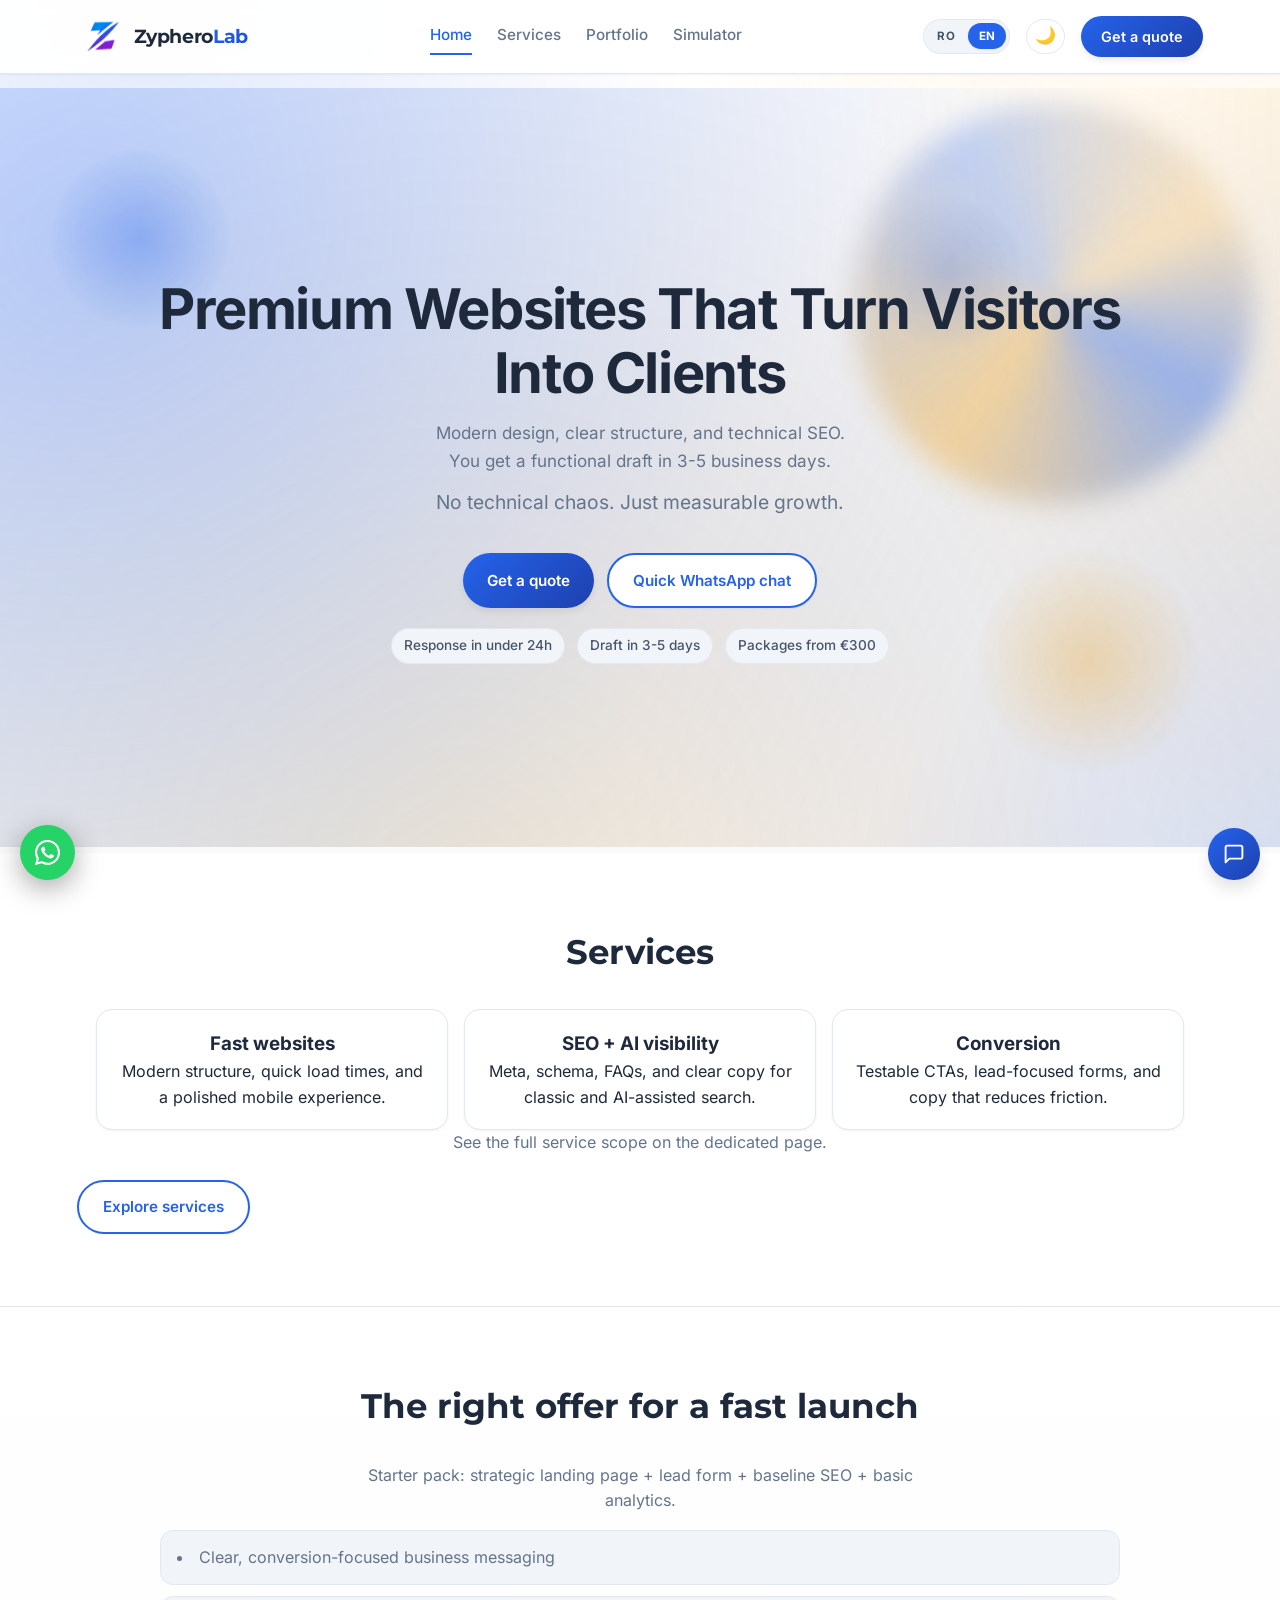
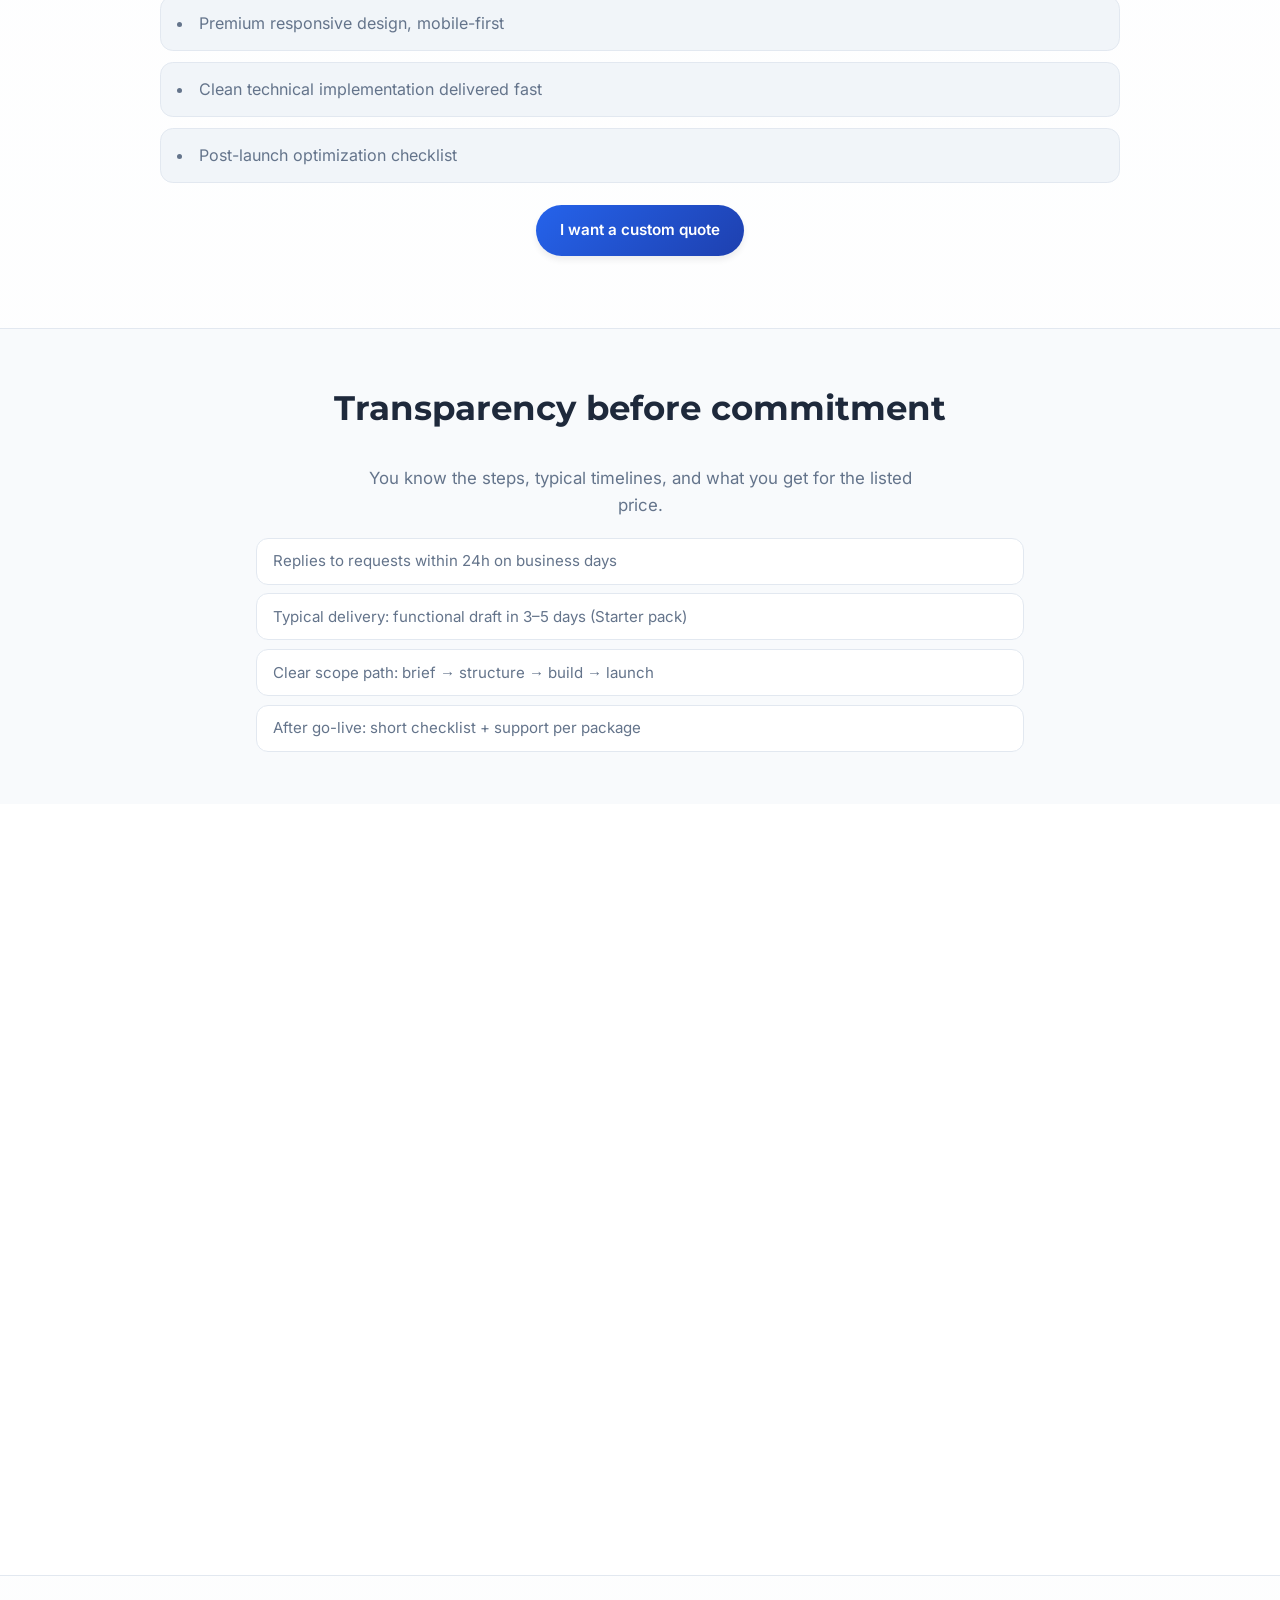
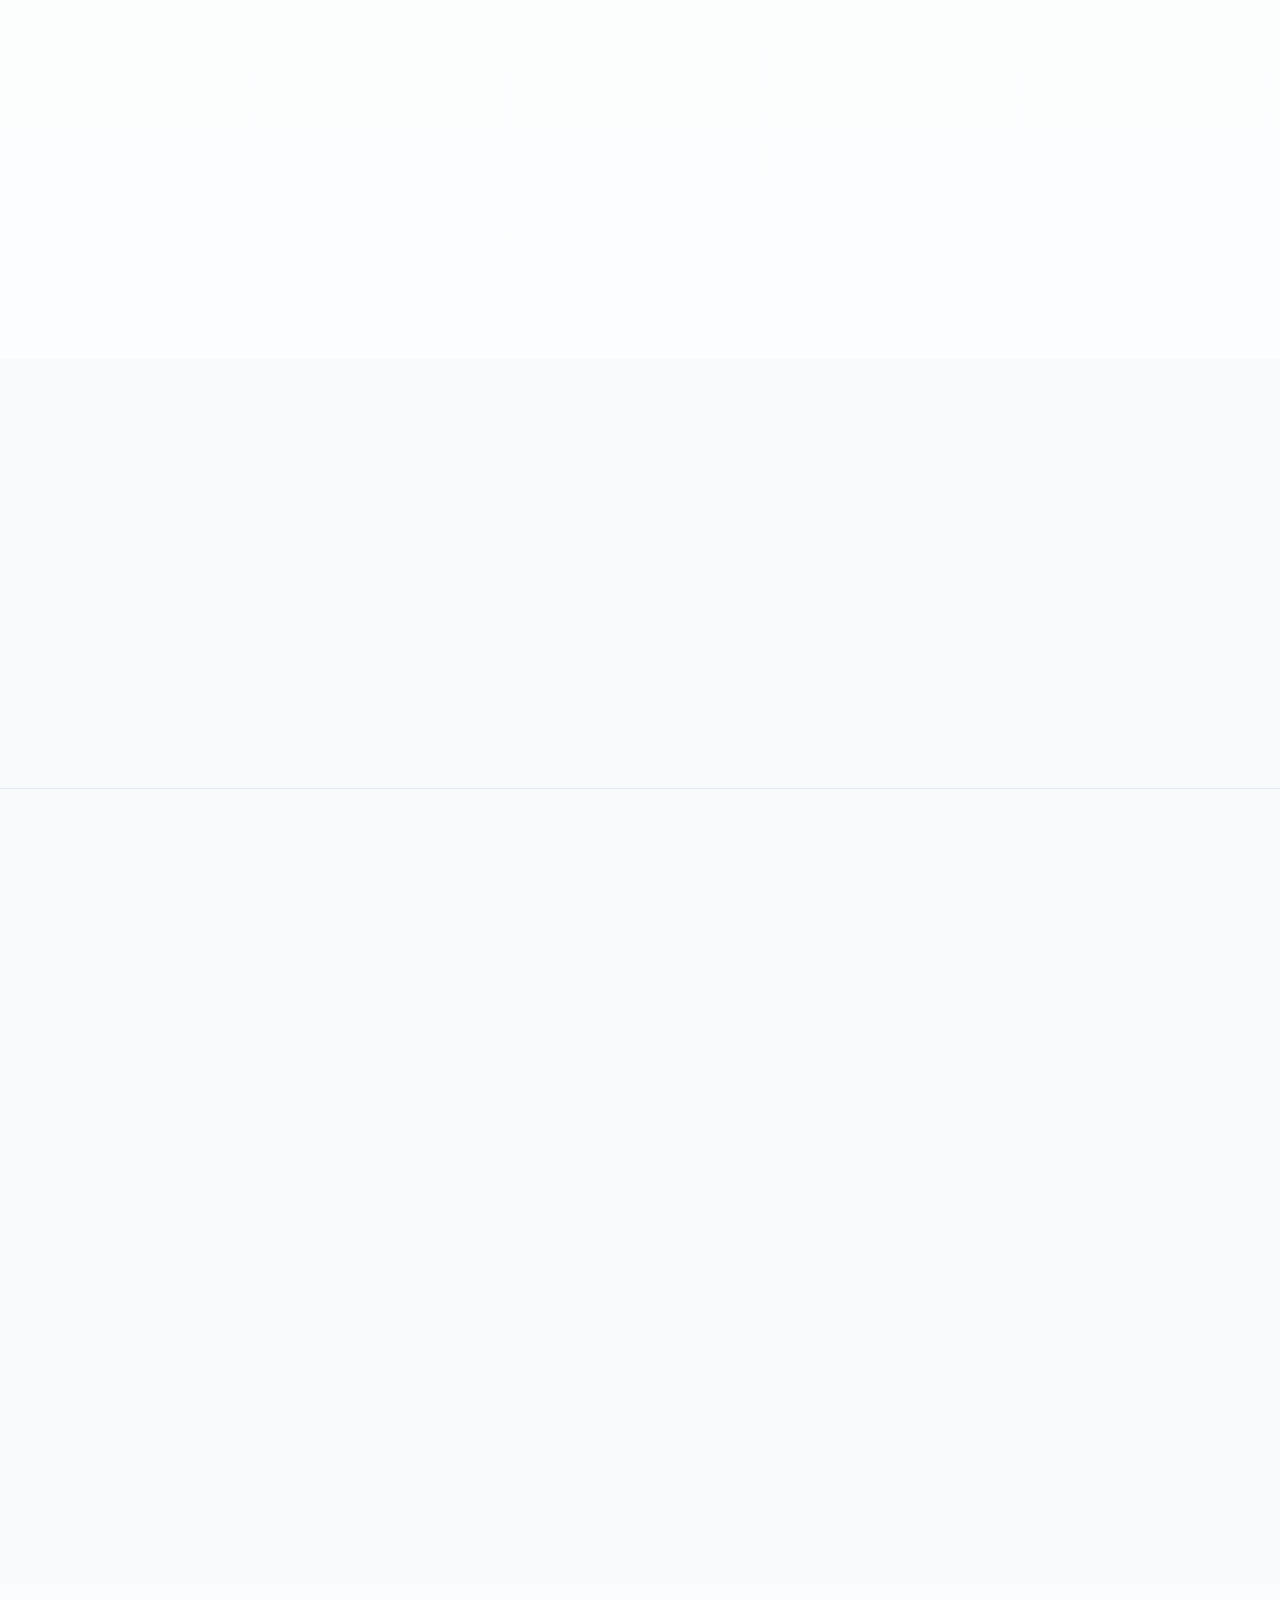
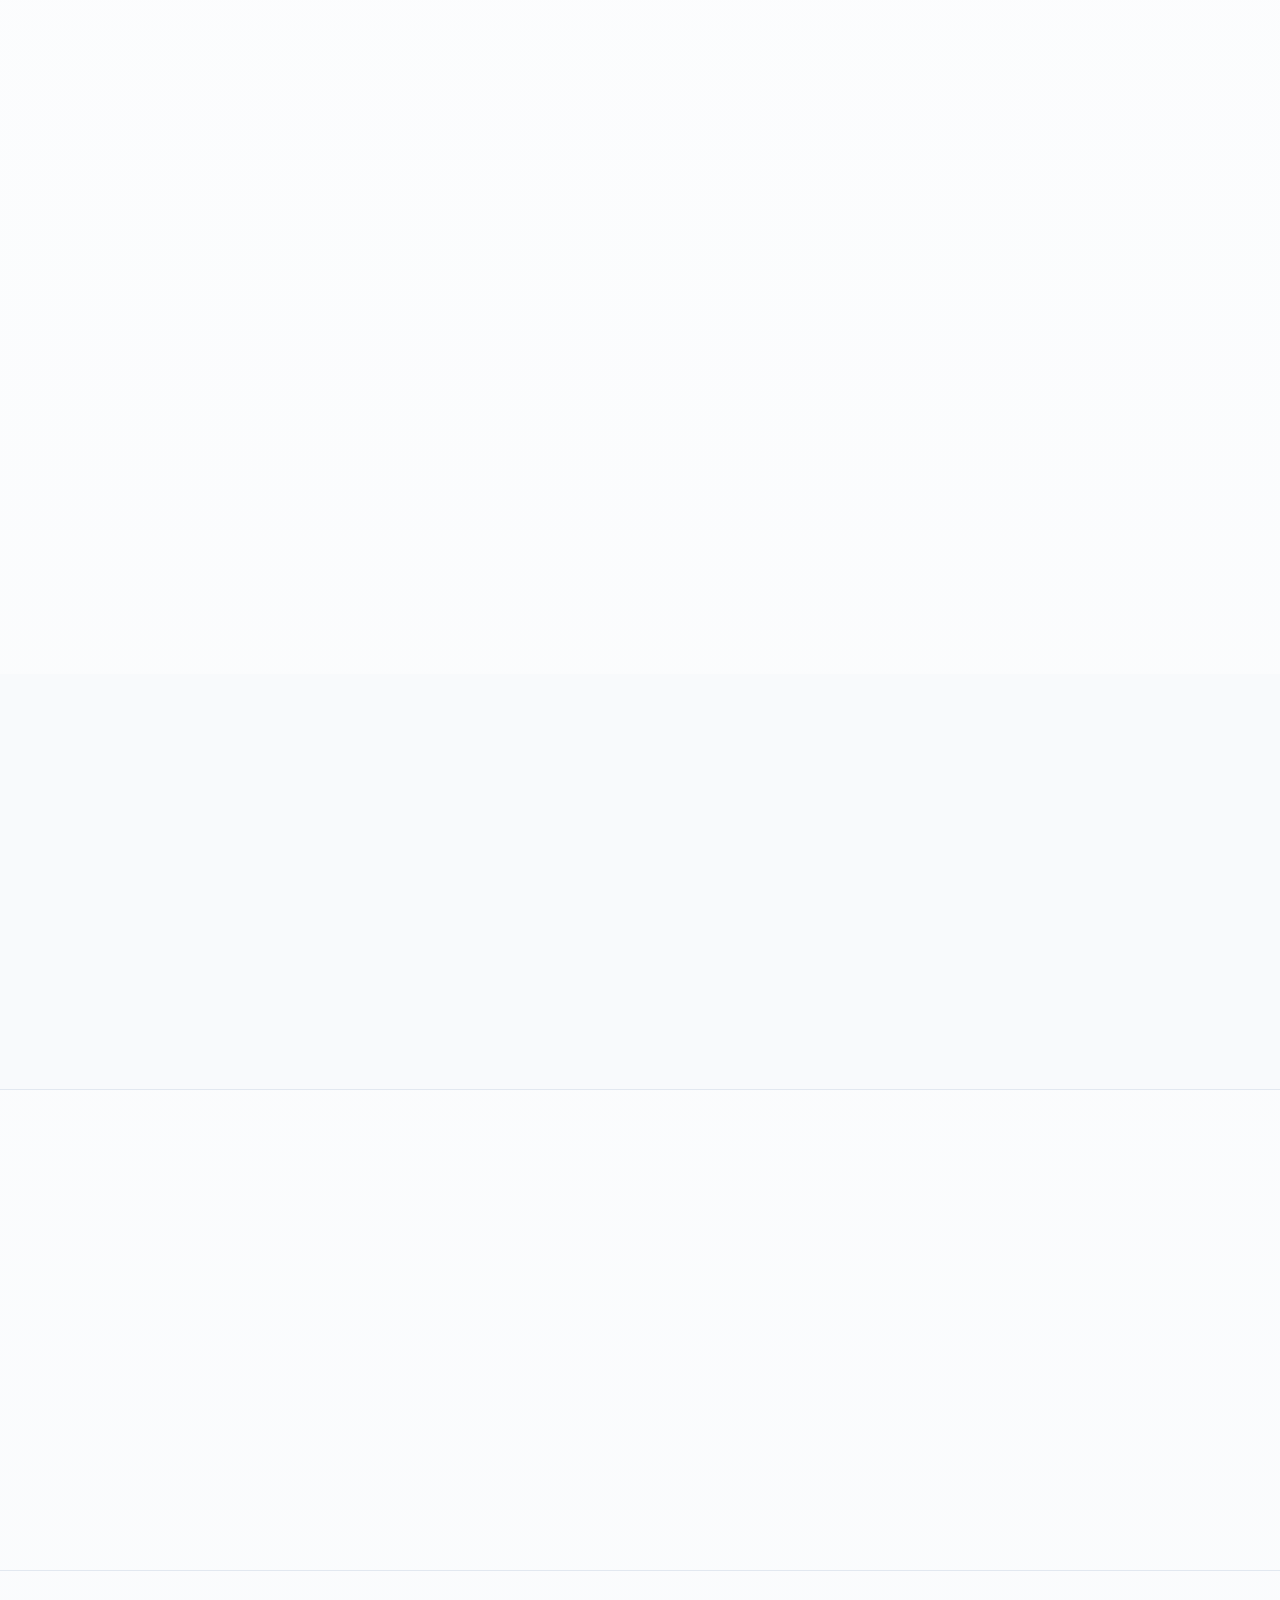
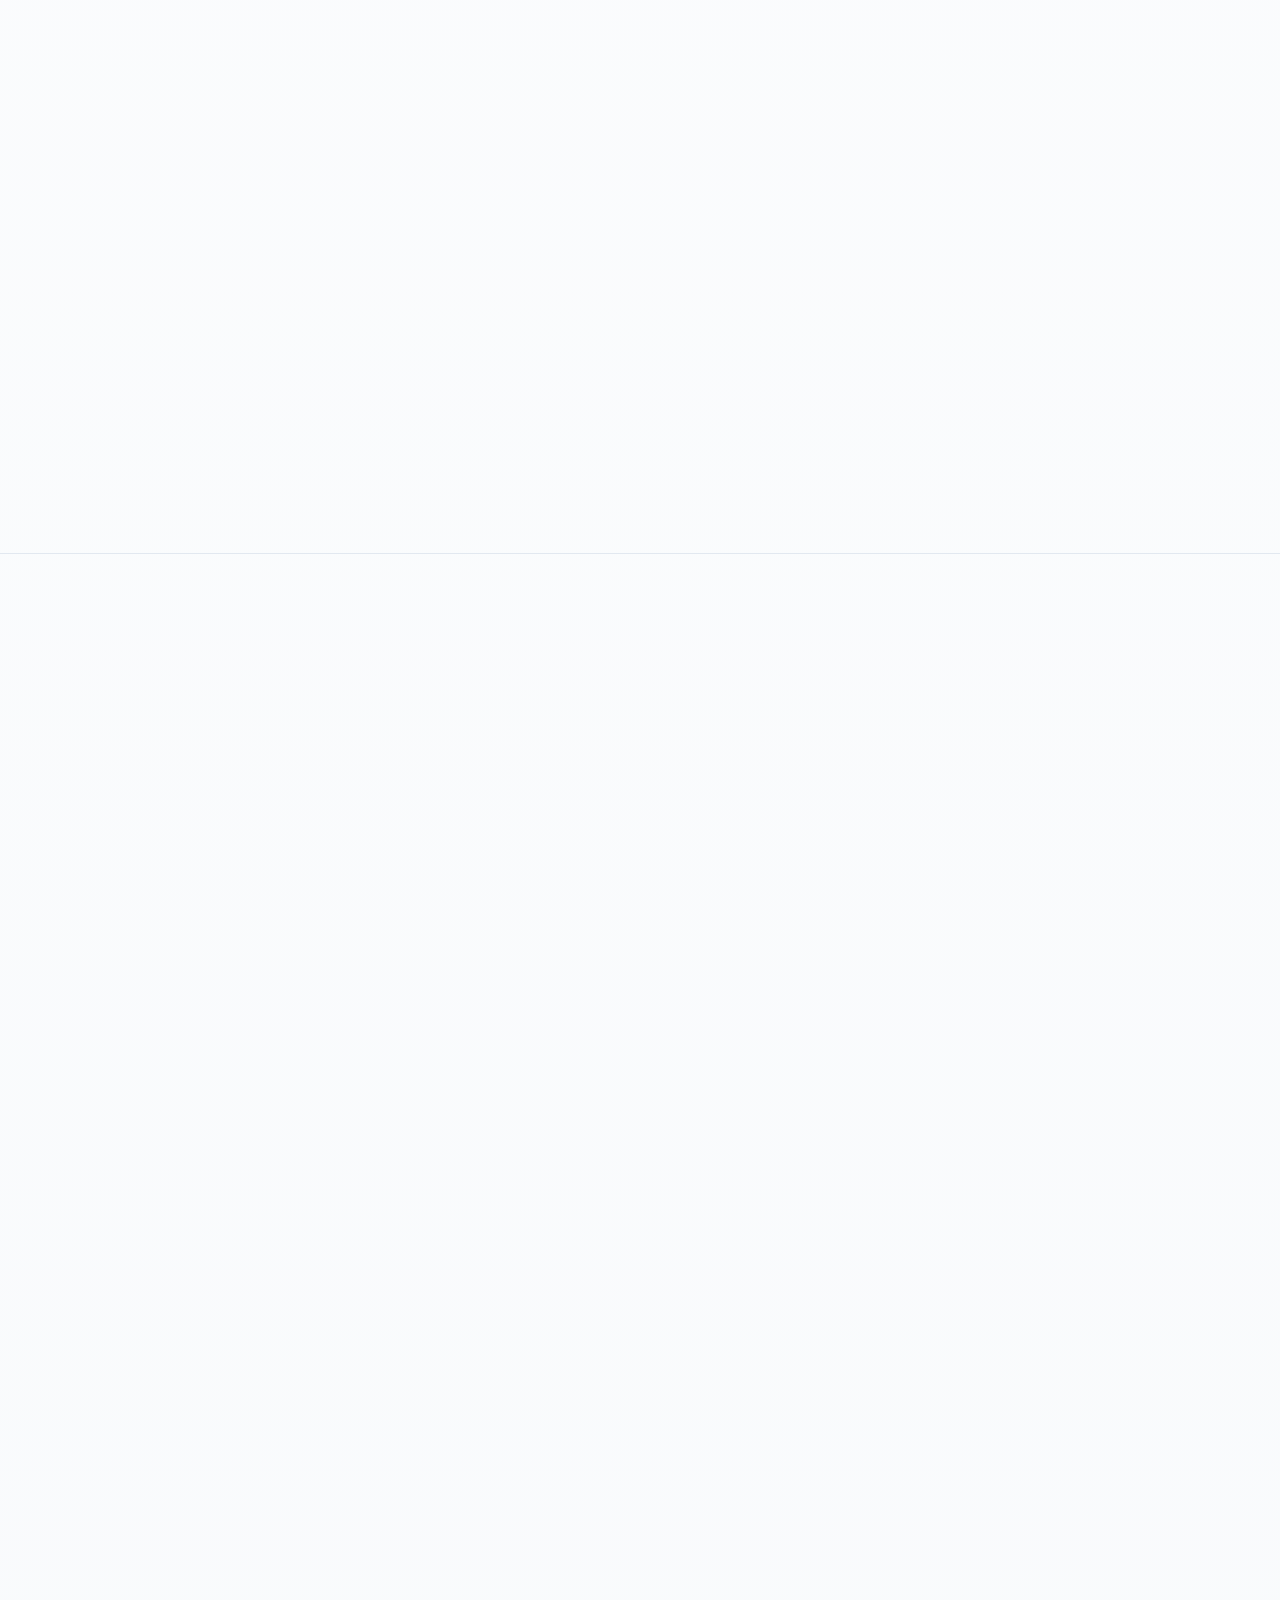
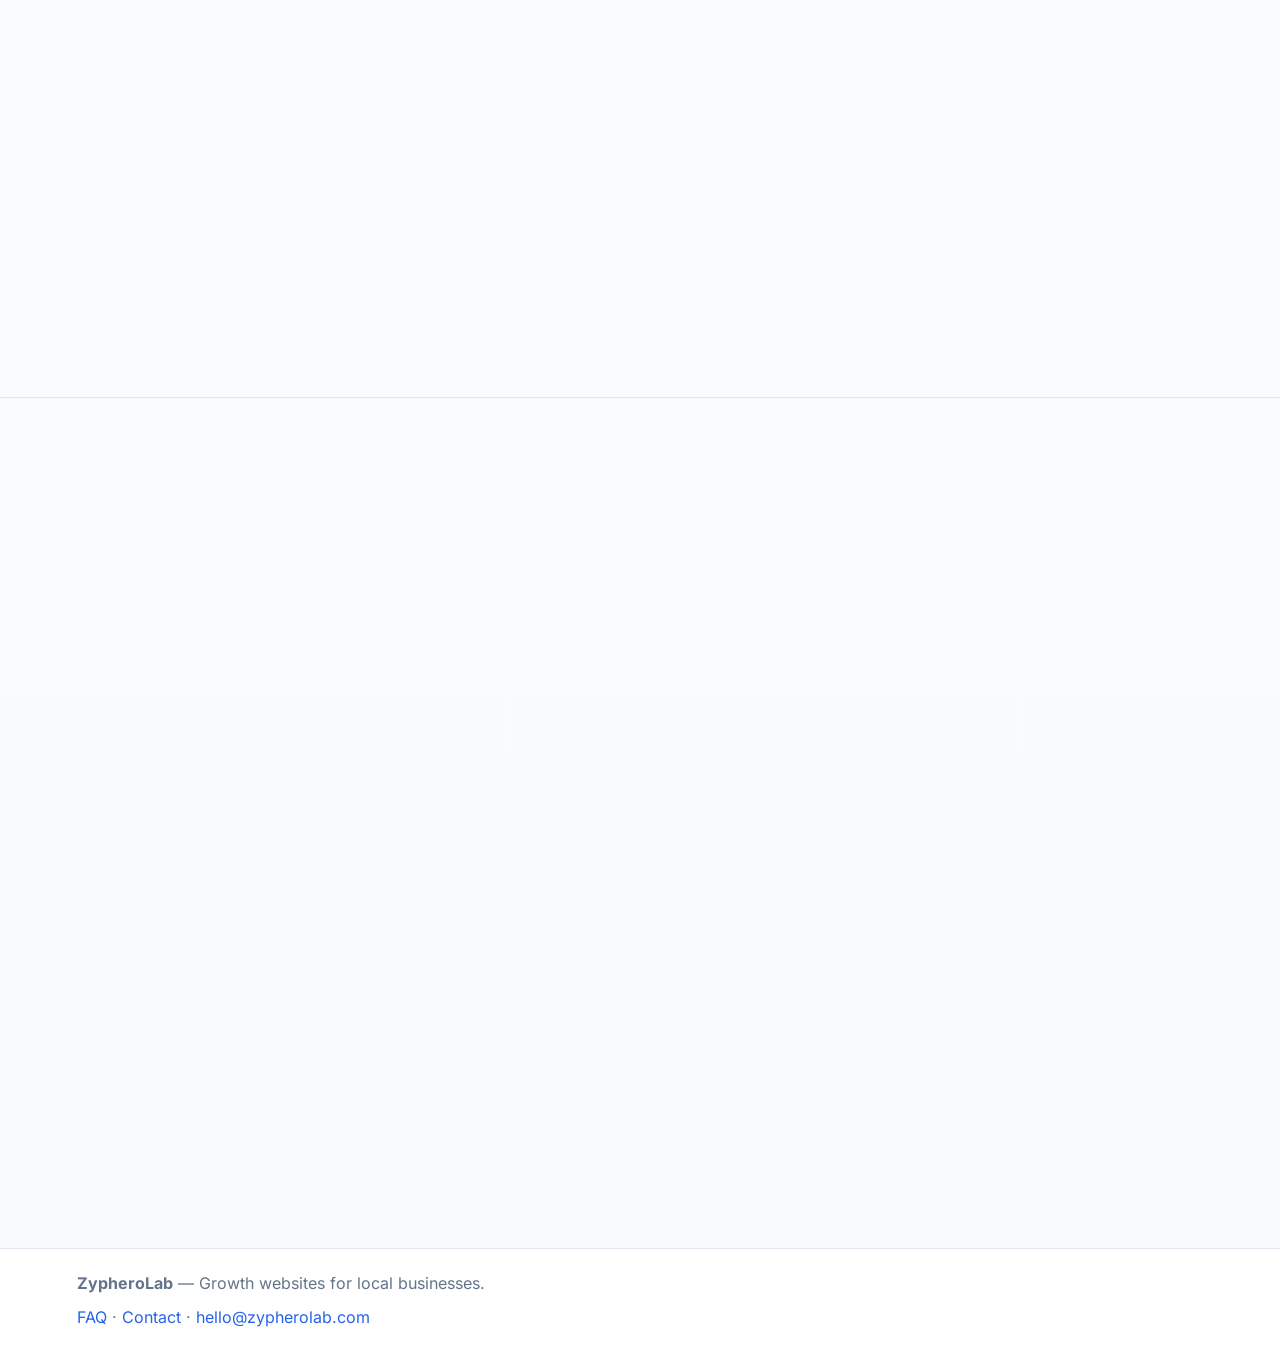
==== en/index.html @ 26cda98b "Optimize homepage font stylesheet loading to avoid unused preload warnings. Switch from direct font " ====
<!DOCTYPE html>
<html lang="en">
<head>
<meta charset="UTF-8">
<meta name="viewport" content="width=device-width, initial-scale=1.0">
<title>ZypheroLab | Premium websites that win clients</title>
<meta name="description" content="ZypheroLab builds premium, high-performance websites for small and medium businesses in Romania and internationally. Conversion-focused UX, technical SEO, and measurable lead growth.">
<meta name="robots" content="index, follow, max-image-preview:large, max-snippet:-1, max-video-preview:-1">
<meta name="google-site-verification" content="-THxZHHRE3mQGlULUgCp1KORz4AVxFaa0b4eiRkuZHc">
<meta name="author" content="ZypheroLab">
<meta name="theme-color" content="#667eea">
<link rel="icon" href="/favicon.ico" sizes="any">
<link rel="icon" href="/favicon-32.png" type="image/png" sizes="32x32">
<link rel="icon" href="/favicon-192.png" type="image/png" sizes="192x192">
<link rel="apple-touch-icon" href="/apple-touch-icon.png">
<link rel="canonical" href="https://zypherolab.com/en/">
<link rel="alternate" hreflang="ro" href="https://zypherolab.com/">
<link rel="alternate" hreflang="en" href="https://zypherolab.com/en/">
<link rel="alternate" hreflang="x-default" href="https://zypherolab.com/">
<meta property="og:type" content="website">
<meta property="og:locale" content="en_US">
<meta property="og:locale:alternate" content="ro_RO">
<meta property="og:title" content="ZypheroLab | Premium websites for growth">
<meta property="og:description" content="Modern design, strong performance, and clear conversion flow. Optimized for Google and AI-assisted search.">
<meta property="og:url" content="https://zypherolab.com/en/">
<meta property="og:site_name" content="ZypheroLab">
<meta property="og:image" content="https://zypherolab.com/img/brand/og-image.png">
<meta property="og:image:width" content="1200">
<meta property="og:image:height" content="630">
<meta name="twitter:card" content="summary_large_image">
<meta name="twitter:title" content="ZypheroLab | Premium websites for business">
<meta name="twitter:description" content="Fast, SEO-ready websites designed to generate leads.">
<meta name="twitter:image" content="https://zypherolab.com/img/brand/og-image.png">
<link rel="preload" href="/css/fonts.css?v=20260424b" as="style" onload="this.onload=null;this.rel='stylesheet'">
<noscript><link rel="stylesheet" href="/css/fonts.css?v=20260424b"></noscript>
<link rel="preload" href="/css/style.css?v=20260424b" as="style" onload="this.onload=null;this.rel='stylesheet'">
<noscript><link rel="stylesheet" href="/css/style.css?v=20260424b"></noscript>
<link rel="alternate" type="text/plain" href="/llms.txt" title="LLMs summary">
<noscript>
  <style>
    @media (max-width: 768px) {
      .nav-main {
        display: flex !important;
        width: 100%;
        justify-content: flex-start;
        overflow-x: auto;
        flex-wrap: nowrap;
        gap: 0.8rem;
        padding-top: 0.35rem;
      }
      .nav-main a {
        margin-left: 0;
        white-space: nowrap;
      }
      .hamburger,
      .mobile-menu,
      .mobile-menu-overlay {
        display: none !important;
      }
      .header-cta,
      .header-inner > .lang-switch,
      .header-inner > .dark-mode-toggle {
        display: inline-flex !important;
      }
      .header-inner {
        flex-wrap: wrap;
        row-gap: 0.5rem;
      }
    }
  </style>
</noscript>
<script type="application/ld+json">
{
  "@context": "https://schema.org",
  "@graph": [
    {
      "@type": "Organization",
      "@id": "https://zypherolab.com/#organization",
      "name": "ZypheroLab",
      "url": "https://zypherolab.com/",
      "description": "ZypheroLab builds premium, high-performance websites for small and medium businesses in Romania and internationally. Conversion-focused UX, technical SEO, and measurable lead growth.",
      "logo": "https://zypherolab.com/img/brand/zypherolab-logo.webp",
      "contactPoint": {
        "@type": "ContactPoint",
        "contactType": "sales",
        "telephone": "+40747821384",
        "url": "https://zypherolab.com/en/#contact",
        "availableLanguage": ["ro", "en"]
      }
    },
    {
      "@type": "WebSite",
      "@id": "https://zypherolab.com/en/#website",
      "url": "https://zypherolab.com/en/",
      "name": "ZypheroLab",
      "publisher": { "@id": "https://zypherolab.com/#organization" },
      "inLanguage": "en-US"
    },
    {
      "@type": "WebPage",
      "@id": "https://zypherolab.com/en/#webpage",
      "url": "https://zypherolab.com/en/",
      "name": "ZypheroLab | Premium websites that win clients",
      "description": "ZypheroLab builds premium, high-performance websites for small and medium businesses in Romania and internationally. Conversion-focused UX, technical SEO, and measurable lead growth.",
      "isPartOf": { "@id": "https://zypherolab.com/en/#website" },
      "about": { "@id": "https://zypherolab.com/#organization" },
      "inLanguage": "en-US",
      "primaryImageOfPage": {
        "@type": "ImageObject",
        "url": "https://zypherolab.com/img/brand/og-image.png"
      }
    },
    {
      "@type": "ProfessionalService",
      "@id": "https://zypherolab.com/en/#service",
      "name": "ZypheroLab Website Growth Service",
      "provider": { "@id": "https://zypherolab.com/#organization" },
      "serviceType": ["Web design", "Technical SEO", "Conversion optimization"],
      "areaServed": ["RO", "Worldwide"]
    },
    {
      "@type": "FAQPage",
      "@id": "https://zypherolab.com/en/#faq",
      "mainEntity": [
        {
          "@type": "Question",
          "name": "How much does a website cost?",
          "acceptedAnswer": {
            "@type": "Answer",
            "text": "Landing page from €300, full 5-page site from €600. Final price depends on features and complexity."
          }
        },
        {
          "@type": "Question",
          "name": "What is included in the starter package?",
          "acceptedAnswer": {
            "@type": "Answer",
            "text": "Strategic page structure, responsive design, lead form, baseline SEO setup, and analytics."
          }
        },
        {
          "@type": "Question",
          "name": "How does the website help me get more clients?",
          "acceptedAnswer": {
            "@type": "Answer",
            "text": "Through clear messaging, conversion-focused structure, and CTA flows that reduce friction."
          }
        },
        {
          "@type": "Question",
          "name": "Can I edit content later?",
          "acceptedAnswer": {
            "@type": "Answer",
            "text": "Yes, we deliver clean, documented source code. You can edit text or I can make changes on request."
          }
        },
        {
          "@type": "Question",
          "name": "Do you work with bilingual audiences?",
          "acceptedAnswer": {
            "@type": "Answer",
            "text": "Yes. The site supports RO/EN and content can be adapted for international clients."
          }
        }
      ]
    }
  ]
}
</script>
<script>
  (function () {
    var markReady = function () {
      document.documentElement.classList.add("fx-ready");
    };
    if ("requestIdleCallback" in window) {
      requestIdleCallback(markReady, { timeout: 1200 });
      return;
    }
    window.setTimeout(markReady, 400);
  })();
</script>
</head>
<body>
<a class="skip-link" href="#main-content" data-i18n="skip">Skip to content</a>

<header>
  <div class="header-inner">
    <a href="#home" class="brand" data-i18n-aria="brand.aria" aria-label="ZypheroLab — Home">
      <span class="brand-mark-hex" aria-hidden="true">
        <picture class="brand-mark-img">
          <source srcset="/img/brand/zypherolab-logo.webp" type="image/webp">
          <img src="/img/brand/zypherolab-logo.png" alt="ZypheroLab logo" width="44" height="44" decoding="async" loading="eager">
        </picture>
      </span>
      <span class="brand-wordmark">Zyphero<span class="brand-wordmark-accent">Lab</span></span>
    </a>
    <button type="button" class="hamburger" aria-label="Open menu" aria-expanded="false" aria-controls="mobile-menu">
      <span class="hamburger-line"></span>
      <span class="hamburger-line"></span>
      <span class="hamburger-line"></span>
    </button>
    <nav class="nav-main" data-i18n-aria="nav.aria" aria-label="Main navigation">
      <a href="#home" data-nav-target="home" class="is-active" data-i18n="nav.home">Home</a>
      <a href="#services" data-nav-target="services" data-i18n="nav.services">Services</a>
      <a href="#results" data-nav-target="results" data-i18n="nav.portfolio">Portfolio</a>
      <a href="#simulator" data-nav-target="simulator" data-i18n="nav.simulator">Simulator</a>
    </nav>
    <div class="lang-switch" role="group">
      <button type="button" class="lang-btn" data-lang="ro" aria-pressed="false">RO</button>
      <button type="button" class="lang-btn is-active" data-lang="en" aria-pressed="true">EN</button>
    </div>
    <button type="button" class="dark-mode-toggle" aria-label="Toggle dark mode" data-i18n-aria="darkMode.aria">
      <span class="dark-mode-toggle-icon" aria-hidden="true">🌙</span>
    </button>
    <a class="header-cta" href="#contact" data-i18n="header.cta">Get a quote</a>
  </div>
</header>

<div class="mobile-menu-overlay" aria-hidden="true"></div>
<div class="mobile-menu" id="mobile-menu" aria-hidden="true">
  <div class="mobile-menu-header">
    <a href="#home" class="brand" data-i18n-aria="brand.aria" aria-label="ZypheroLab — Home">
      <span class="brand-mark-hex" aria-hidden="true">
        <picture class="brand-mark-img">
          <source srcset="/img/brand/zypherolab-logo.webp" type="image/webp">
          <img src="/img/brand/zypherolab-logo.png" alt="ZypheroLab logo" width="44" height="44" decoding="async" loading="lazy">
        </picture>
      </span>
      <span class="brand-wordmark">Zyphero<span class="brand-wordmark-accent">Lab</span></span>
    </a>
    <button type="button" class="mobile-menu-close" aria-label="Close menu">
      <span aria-hidden="true">×</span>
    </button>
  </div>
  <nav class="mobile-menu-nav" data-i18n-aria="nav.aria" aria-label="Main navigation">
    <a href="#home" data-nav-target="home" class="is-active" data-i18n="nav.home">Home</a>
    <a href="#services" data-nav-target="services" data-i18n="nav.services">Services</a>
    <a href="#results" data-nav-target="results" data-i18n="nav.portfolio">Portfolio</a>
    <a href="#simulator" data-nav-target="simulator" data-i18n="nav.simulator">Simulator</a>
    <a href="#contact" data-nav-target="contact" data-i18n="nav.contact">Contact</a>
  </nav>
  <div class="mobile-menu-footer">
    <div class="lang-switch" role="group">
      <button type="button" class="lang-btn" data-lang="ro" aria-pressed="false">RO</button>
      <button type="button" class="lang-btn is-active" data-lang="en" aria-pressed="true">EN</button>
    </div>
    <button type="button" class="dark-mode-toggle" aria-label="Toggle dark mode" data-i18n-aria="darkMode.aria">
      <span class="dark-mode-toggle-icon" aria-hidden="true">🌙</span>
    </button>
  </div>
</div>

<main id="main-content">
  <section id="home" class="hero">
    <div class="floating-shape floating-shape--circle-1" aria-hidden="true"></div>
    <div class="floating-shape floating-shape--circle-2" aria-hidden="true"></div>
    <div class="floating-shape floating-shape--circle-3" aria-hidden="true"></div>
    <div class="hero-inner">
      <div class="hero-copy">
        <h1 data-i18n="hero.title">Premium Websites That Turn Visitors Into Clients</h1>
        <div class="hero-lead">
          <p class="hero-subtitle" data-i18n="hero.subtitle">Modern design, clear structure, and technical SEO. You get a functional draft in 3-5 business days.</p>
          <p class="hero-tagline" data-i18n="hero.tagline">No technical chaos. Just measurable growth.</p>
        </div>
        <div class="hero-actions">
          <a class="btn" href="#contact" data-i18n="hero.cta1">Get a quote</a>
          <a class="btn btn-secondary" href="https://wa.me/40747821384?text=Hi%2C%20I%E2%80%99d%20like%20a%20quote%20for%20a%20website." data-wa-link="true" data-i18n="hero.cta2">Quick WhatsApp chat</a>
        </div>
        <div class="trust-badges">
          <span class="trust-badge" data-i18n="hero.t1">Response in under 24h</span>
          <span class="trust-badge" data-i18n="hero.t2">Draft in 3-5 days</span>
          <span class="trust-badge" data-i18n="hero.t3">Packages from €300</span>
        </div>
      </div>
    </div>
  </section>

  <section id="services" class="services reveal" aria-labelledby="services-title">
    <h2 id="services-title" data-i18n="services.title">Services</h2>
    <div class="cards">
      <article class="card">
        <h3 data-i18n="services.c1t">Fast websites</h3>
        <p data-i18n="services.c1p">Modern structure, quick load times, and a polished mobile experience.</p>
      </article>
      <article class="card">
        <h3 data-i18n="services.c2t">SEO + AI visibility</h3>
        <p data-i18n="services.c2p">Meta, schema, FAQs, and clear copy for classic and AI-assisted search.</p>
      </article>
      <article class="card">
        <h3 data-i18n="services.c3t">Conversion</h3>
        <p data-i18n="services.c3p">Testable CTAs, lead-focused forms, and copy that reduces friction.</p>
      </article>
    </div>
    <p class="offer-lead" data-i18n="seoLinks.services.lead">See the full service scope on the dedicated page.</p>
    <a class="btn btn-secondary" href="/en/web-services.html" data-i18n="seoLinks.services.cta">Explore services</a>
  </section>
  <section id="offer" class="offer reveal" aria-labelledby="offer-title">
    <h2 id="offer-title" data-i18n="offer.title">The right offer for a fast launch</h2>
    <p class="offer-lead" data-i18n="offer.lead">Starter pack: strategic landing page + lead form + baseline SEO + basic analytics.</p>
    <ul class="offer-list">
      <li data-i18n="offer.li1">Clear, conversion-focused business messaging</li>
      <li data-i18n="offer.li2">Premium responsive design, mobile-first</li>
      <li data-i18n="offer.li3">Clean technical implementation delivered fast</li>
      <li data-i18n="offer.li4">Post-launch optimization checklist</li>
    </ul>
    <a class="btn" href="#contact" data-i18n="offer.cta">I want a custom quote</a>
  </section>
  <section class="proof-strip reveal" aria-labelledby="proof-title">
    <h2 id="proof-title" data-i18n="proof.title">Transparency before commitment</h2>
    <p class="proof-strip-lead" data-i18n="proof.lead">You know the steps, typical timelines, and what you get for the listed price.</p>
    <ul class="proof-strip-list">
      <li data-i18n="proof.b1">Replies to requests within 24h on business days</li>
      <li data-i18n="proof.b2">Typical delivery: functional draft in 3–5 days (Starter pack)</li>
      <li data-i18n="proof.b3">Clear scope path: brief → structure → build → launch</li>
      <li data-i18n="proof.b4">After go-live: short checklist + support per package</li>
    </ul>
  </section>

  <section id="results" class="portfolio reveal" aria-labelledby="portfolio-title">
    <h2 id="portfolio-title" data-i18n="portfolio.title">Portfolio — web design projects</h2>
    <div class="portfolio-grid">
      <article class="portfolio-item">
        <h3 data-i18n="portfolio.project1.title">Restaurant Landing</h3>
        <ul class="portfolio-case">
          <li><span class="portfolio-case-type" data-i18n="portfolio.labelChallenge">Challenge:</span> <span data-i18n="portfolio.project1.challenge">Old site was slow on mobile; reservations were getting lost on the phone.</span></li>
          <li><span class="portfolio-case-type" data-i18n="portfolio.labelSolution">Solution:</span> <span data-i18n="portfolio.project1.solution">Landing with clear menu, reservation CTA, and easy-to-scan details.</span></li>
          <li><span class="portfolio-case-type" data-i18n="portfolio.labelResult">Outcome:</span> <span data-i18n="portfolio.project1.result">One unified contact flow; a stable phone-first experience.</span></li>
        </ul>
        <a href="#contact" class="portfolio-link" data-i18n="portfolio.project1.link">Details on request →</a>
      </article>
      <article class="portfolio-item">
        <h3 data-i18n="portfolio.project2.title">Law Firm Site</h3>
        <ul class="portfolio-case">
          <li><span class="portfolio-case-type" data-i18n="portfolio.labelChallenge">Challenge:</span> <span data-i18n="portfolio.project2.challenge">Clients did not know how to book; low trust in the online channel.</span></li>
          <li><span class="portfolio-case-type" data-i18n="portfolio.labelSolution">Solution:</span> <span data-i18n="portfolio.project2.solution">Services structure + appointment form + baseline local SEO.</span></li>
          <li><span class="portfolio-case-type" data-i18n="portfolio.labelResult">Outcome:</span> <span data-i18n="portfolio.project2.result">Professional message and a clear intake path.</span></li>
        </ul>
        <a href="#contact" class="portfolio-link" data-i18n="portfolio.project2.link">Details on request →</a>
      </article>
      <article class="portfolio-item">
        <h3 data-i18n="portfolio.project3.title">E-commerce Redesign</h3>
        <ul class="portfolio-case">
          <li><span class="portfolio-case-type" data-i18n="portfolio.labelChallenge">Challenge:</span> <span data-i18n="portfolio.project3.challenge">High cart abandonment; weak mobile; unclear product story.</span></li>
          <li><span class="portfolio-case-type" data-i18n="portfolio.labelSolution">Solution:</span> <span data-i18n="portfolio.project3.solution">Checkout flow redesign, visual hierarchy, and conversion-led product pages.</span></li>
          <li><span class="portfolio-case-type" data-i18n="portfolio.labelResult">Outcome:</span> <span data-i18n="portfolio.project3.result">Estimated +40% sales after launch (vs. same period year before).</span></li>
        </ul>
        <a href="#contact" class="portfolio-link" data-i18n="portfolio.project3.link">Details on request →</a>
      </article>
      <article class="portfolio-item">
        <h3 data-i18n="portfolio.project4.title">Freelancer Portfolio</h3>
        <ul class="portfolio-case">
          <li><span class="portfolio-case-type" data-i18n="portfolio.labelChallenge">Challenge:</span> <span data-i18n="portfolio.project4.challenge">Work was scattered; contact was hard to find quickly.</span></li>
          <li><span class="portfolio-case-type" data-i18n="portfolio.labelSolution">Solution:</span> <span data-i18n="portfolio.project4.solution">Minimal site with a project gallery and one primary CTA.</span></li>
          <li><span class="portfolio-case-type" data-i18n="portfolio.labelResult">Outcome:</span> <span data-i18n="portfolio.project4.result">Unified presentation; fewer unclear inbound messages.</span></li>
        </ul>
        <a href="#contact" class="portfolio-link" data-i18n="portfolio.project4.link">Details on request →</a>
      </article>
      <article class="portfolio-item portfolio-item--highlight">
        <h3 data-i18n="portfolio.project5.title">Interactive demo</h3>
        <ul class="portfolio-case">
          <li><span class="portfolio-case-type" data-i18n="portfolio.labelChallenge">Challenge:</span> <span data-i18n="portfolio.project5.challenge">Hard to visualize the site before a full brief is written.</span></li>
          <li><span class="portfolio-case-type" data-i18n="portfolio.labelSolution">Solution:</span> <span data-i18n="portfolio.project5.solution">Business type + accent color + instant in-page preview (no backend).</span></li>
          <li><span class="portfolio-case-type" data-i18n="portfolio.labelResult">Outcome:</span> <span data-i18n="portfolio.project5.result">Start from a visible concept; then refine into a tailored quote.</span></li>
        </ul>
        <a href="#simulator" class="portfolio-link" data-i18n="portfolio.project5.link">Try demo →</a>
      </article>
    </div>
  </section>

  <section class="testimonials reveal" aria-labelledby="testimonials-title">
    <h2 id="testimonials-title" data-i18n="testimonials.title">What clients say</h2>
    <div class="testimonials-grid">
      <blockquote>
        <p data-i18n="testimonials.cristi.text">"We moved from an outdated site to a clear lead flow. Now requests come in consistently."</p>
        <cite data-i18n="testimonials.cristi.author">— Cristi, local business owner</cite>
      </blockquote>
      <blockquote>
        <p data-i18n="testimonials.maria.text">"Clear process, fast delivery, premium design. Clients now perceive us as much more credible."</p>
        <cite data-i18n="testimonials.maria.author">— Maria, studio founder</cite>
      </blockquote>
      <blockquote>
        <p data-i18n="testimonials.andrei.text">"After launch, qualified enquiries increased within weeks. The site communicates exactly what we offer."</p>
        <cite data-i18n="testimonials.andrei.author">— Andrei, service business founder</cite>
      </blockquote>
    </div>
  </section>
  <section id="process" class="process reveal" aria-labelledby="process-title">
    <h2 id="process-title" data-i18n="process.title">How we work</h2>
    <div class="process-grid">
      <article class="process-step">
        <div class="process-number">1</div>
        <h3 data-i18n="process.step1">Brief call</h3>
        <p data-i18n="process.step1desc">We learn your goals, target audience, and core message.</p>
      </article>
      <article class="process-step">
        <div class="process-number">2</div>
        <h3 data-i18n="process.step2">Wireframe</h3>
        <p data-i18n="process.step2desc">We approve structure and flow before final design.</p>
      </article>
      <article class="process-step">
        <div class="process-number">3</div>
        <h3 data-i18n="process.step3">Build + Test</h3>
        <p data-i18n="process.step3desc">Rapid development, testing on all devices.</p>
      </article>
      <article class="process-step">
        <div class="process-number">4</div>
        <h3 data-i18n="process.step4">Launch + Support</h3>
        <p data-i18n="process.step4desc">Publication, monitoring, and 3 months included support.</p>
      </article>
    </div>
  </section>
  <section id="pricing" class="pricing reveal" aria-labelledby="pricing-title">
    <div class="floating-shape floating-shape--circle-1" aria-hidden="true"></div>
    <div class="floating-shape floating-shape--circle-2" aria-hidden="true"></div>
    <div class="floating-shape floating-shape--circle-3" aria-hidden="true"></div>
    <h2 id="pricing-title" data-i18n="pricing.title">Transparent Pricing</h2>
    <div class="pricing-grid">
      <div class="pricing-card">
        <h3 data-i18n="pricing.start.title">Starter Pack</h3>
        <div class="pricing-price" data-i18n="pricing.start.price">300 €</div>
        <ul class="pricing-features">
          <li data-i18n="pricing.start.f1">Complete landing page</li>
          <li data-i18n="pricing.start.f2">Baseline technical SEO</li>
          <li data-i18n="pricing.start.f3">Lead form + WhatsApp</li>
          <li data-i18n="pricing.start.f4">Launched in 3-5 days</li>
          <li data-i18n="pricing.start.f5">Email support 30 days</li>
        </ul>
        <a class="btn" href="#contact" data-i18n="pricing.start.cta">I want the Starter pack</a>
      </div>
      <div class="pricing-card pricing-card--featured">
        <div class="pricing-badge" data-i18n="pricing.popular">Most Popular</div>
        <h3 data-i18n="pricing.growth.title">Growth Pack</h3>
        <div class="pricing-price" data-i18n="pricing.growth.price">600 €</div>
        <ul class="pricing-features">
          <li data-i18n="pricing.growth.f1">Multi-page website</li>
          <li data-i18n="pricing.growth.f2">Advanced technical SEO</li>
          <li data-i18n="pricing.growth.f3">Analytics + monthly reports</li>
          <li data-i18n="pricing.growth.f4">Launched in 5-7 days</li>
          <li data-i18n="pricing.growth.f5">Priority support 3 months</li>
        </ul>
        <a class="btn" href="#contact" data-i18n="pricing.growth.cta">I want the Growth pack</a>
      </div>
      <div class="pricing-card">
        <h3 data-i18n="pricing.custom.title">Custom Project</h3>
        <div class="pricing-price" data-i18n="pricing.custom.price">On request</div>
        <ul class="pricing-features">
          <li data-i18n="pricing.custom.f1">Custom solution</li>
          <li data-i18n="pricing.custom.f2">E-commerce or application</li>
          <li data-i18n="pricing.custom.f3">API integrations</li>
          <li data-i18n="pricing.custom.f4">Flexible timeline</li>
          <li data-i18n="pricing.custom.f5">Dedicated support</li>
        </ul>
        <a class="btn" href="#contact" data-i18n="pricing.custom.cta">Get a quote</a>
      </div>
    </div>
    <p class="offer-lead" data-i18n="seoLinks.pricing.lead">Compare all packages on the detailed pricing page.</p>
    <a class="btn btn-secondary" href="/en/web-pricing.html" data-i18n="seoLinks.pricing.cta">View detailed pricing</a>
  </section>
  <section id="subscriptions" class="subscriptions reveal" aria-labelledby="subscriptions-title">
    <h2 id="subscriptions-title" data-i18n="pricing.subscription.title">Monthly Subscriptions</h2>
    <p class="subscriptions-subtitle" data-i18n="pricing.subscription.subtitle">Continuous support for growth</p>
    <div class="subscriptions-grid">
      <div class="subscription-card">
        <h3 data-i18n="pricing.subscription.maintenance.title">Maintenance</h3>
        <div class="subscription-price" data-i18n="pricing.subscription.maintenance.price">50 € / month</div>
        <ul class="subscription-features">
          <li data-i18n="pricing.subscription.maintenance.f1">Daily backups</li>
          <li data-i18n="pricing.subscription.maintenance.f2">Security updates</li>
          <li data-i18n="pricing.subscription.maintenance.f3">Uptime monitoring</li>
          <li data-i18n="pricing.subscription.maintenance.f4">Minor bug fixes</li>
        </ul>
        <a class="btn" href="#contact" data-i18n="pricing.subscription.maintenance.cta">Subscribe</a>
      </div>
      <div class="subscription-card subscription-card--featured">
        <div class="subscription-badge">Popular</div>
        <h3 data-i18n="pricing.subscription.support.title">Priority Support</h3>
        <div class="subscription-price" data-i18n="pricing.subscription.support.price">100 € / month</div>
        <ul class="subscription-features">
          <li data-i18n="pricing.subscription.support.f1">2-hour response</li>
          <li data-i18n="pricing.subscription.support.f2">Modifications included</li>
          <li data-i18n="pricing.subscription.support.f3">Technical consulting</li>
          <li data-i18n="pricing.subscription.support.f4">Update priority</li>
        </ul>
        <a class="btn" href="#contact" data-i18n="pricing.subscription.support.cta">Subscribe</a>
      </div>
      <div class="subscription-card">
        <h3 data-i18n="pricing.subscription.content.title">Content Updates</h3>
        <div class="subscription-price" data-i18n="pricing.subscription.content.price">30 € / month</div>
        <ul class="subscription-features">
          <li data-i18n="pricing.subscription.content.f1">Text modifications</li>
          <li data-i18n="pricing.subscription.content.f2">Add articles</li>
          <li data-i18n="pricing.subscription.content.f3">Update images</li>
          <li data-i18n="pricing.subscription.content.f4">On-page SEO</li>
        </ul>
        <a class="btn" href="#contact" data-i18n="pricing.subscription.content.cta">Subscribe</a>
      </div>
    </div>
  </section>
  <section class="about reveal" aria-labelledby="about-title">
    <div class="about-inner">
      <h2 id="about-title" data-i18n="about.title">About me</h2>
      <p data-i18n="about.intro">Freelance web designer. Fast delivery for small and medium businesses in Romania and abroad.</p>
      <a href="#contact" class="btn" data-i18n="about.cta">Let's talk</a>
    </div>
  </section>
  <section class="facts reveal" aria-labelledby="facts-title">
    <h2 id="facts-title" data-i18n="facts.title">Quick signals for Google and AI engines</h2>
    <ul class="facts-list">
      <li data-i18n="facts.li1">ZypheroLab designs conversion-focused websites for SMBs.</li>
      <li data-i18n="facts.li2">Our stack prioritizes performance, accessibility, and easy-to-quote content.</li>
      <li data-i18n="facts.li3">We optimize semantic HTML, schema markup, FAQs, and message clarity.</li>
      <li data-i18n="facts.li4">CTAs are built for direct contact: form + WhatsApp.</li>
    </ul>
  </section>
  <section id="faq" class="faq reveal" aria-labelledby="faq-title">
    <h2 id="faq-title" data-i18n="faq.title">FAQ — web design</h2>
    <div class="faq-list">
      <details class="faq-item">
        <summary data-i18n="faq.q1">How much does a website cost?</summary>
        <p data-i18n="faq.a1">Landing page from €300, full 5-page site from €600. Final price depends on features and complexity.</p>
      </details>
      <details class="faq-item">
        <summary data-i18n="faq.q2">What is included in the starter package?</summary>
        <p data-i18n="faq.a2">Strategic page structure, responsive design, lead form, baseline SEO setup, and analytics.</p>
      </details>
      <details class="faq-item">
        <summary data-i18n="faq.q3">How does the website help me get more clients?</summary>
        <p data-i18n="faq.a3">Through clear messaging, conversion-focused structure, and CTA flows that reduce friction.</p>
      </details>
      <details class="faq-item">
        <summary data-i18n="faq.q4">Can I edit content later?</summary>
        <p data-i18n="faq.a4">Yes, we deliver clean, documented source code. You can edit text or I can make changes on request.</p>
      </details>
      <details class="faq-item">
        <summary data-i18n="faq.q5">Do you work with bilingual audiences?</summary>
        <p data-i18n="faq.a5">Yes. The site supports RO/EN and content can be adapted for international clients.</p>
      </details>
    </div>
  </section>
  <section id="simulator" class="generator-section reveal" aria-labelledby="generator-title">
    <div class="generator-card simulator-box">
      <div class="generator-card-head">
        <h2 id="generator-title" data-i18n="gen.title">AI website generator</h2>
        <p class="generator-funnel-bridge" data-i18n="gen.funnelBridge">Pre-quote step: a directional preview as a starting point (not the final build). When you like the direction, send the request and we align details 1:1.</p>
      </div>
      <div class="generator-grid">
        <div class="generator-form-column inputs">
          <div class="field-group">
            <label for="siteName" data-i18n="gen.labelName">Business name</label>
            <input type="text" id="siteName" data-i18n-placeholder="gen.phName" placeholder="Enter your name" required autocomplete="organization">
          </div>
          <div class="field-group">
            <label for="siteType" data-i18n="gen.labelType">Business type</label>
            <select id="siteType" data-i18n-options>
              <option value="restaurant" data-i18n="gen.opt.restaurant">Restaurant</option>
              <option value="barber" data-i18n="gen.opt.barber">Barber shop</option>
              <option value="agency" data-i18n="gen.opt.agency">Agency</option>
              <option value="services" data-i18n="gen.opt.services">Services</option>
              <option value="ecommerce" data-i18n="gen.opt.ecommerce">E-commerce</option>
              <option value="medical" data-i18n="gen.opt.medical">Medical clinic</option>
              <option value="fitness" data-i18n="gen.opt.fitness">Gym / Fitness</option>
              <option value="legal" data-i18n="gen.opt.legal">Law firm</option>
              <option value="education" data-i18n="gen.opt.education">Education / Courses</option>
              <option value="consulting" data-i18n="gen.opt.consulting">Consulting</option>
            </select>
          </div>
          <div class="field-group">
            <label for="siteDescription" data-i18n="gen.labelDescription">Short description</label>
            <textarea id="siteDescription" rows="2" data-i18n-placeholder="gen.phDescription" placeholder="Describe your business in a few words"></textarea>
          </div>
          <div class="field-group">
            <label for="siteAddress" data-i18n="gen.labelAddress">Address</label>
            <input type="text" id="siteAddress" data-i18n-placeholder="gen.phAddress" placeholder="Street, number, city" autocomplete="street-address">
          </div>
          <div class="field-group">
            <label for="sitePhone" data-i18n="gen.labelPhone">Phone</label>
            <input type="tel" id="sitePhone" data-i18n-placeholder="gen.phPhone" placeholder="07XX XXX XXX" autocomplete="tel">
          </div>
          <div class="field-group">
            <label for="siteServices" data-i18n="gen.labelServices">Main services (comma separated)</label>
            <textarea id="siteServices" rows="2" data-i18n-placeholder="gen.phServices" placeholder="Ex: Web design, SEO, Marketing"></textarea>
          </div>
          <div class="field-group">
            <label for="siteColor"><span data-i18n="gen.labelColor">Primary color</span> <span class="color-value" id="siteColorValue" aria-hidden="true">220°</span></label>
            <input type="range" id="siteColor" class="color-picker" min="0" max="360" value="220" aria-describedby="siteColorHint">
            <span id="siteColorHint" class="sr-only" data-i18n="gen.colorHint">Pick the accent hue for the preview, from 0 to 360 degrees.</span>
          </div>
          <div class="field-group field-group--styles">
            <span class="field-label-like" id="style-label" data-i18n="gen.labelStyle">Style</span>
            <div class="style-toggles style-options" role="group" aria-labelledby="style-label">
              <button type="button" class="active" data-style="modern" aria-label="Modern style">Modern</button>
              <button type="button" data-style="minimal" aria-label="Minimal style">Minimal</button>
              <button type="button" data-style="luxury" aria-label="Luxury style">Luxury</button>
            </div>
          </div>
          <div class="generator-actions">
            <button class="btn btn-generate" id="generatePreviewBtn" type="button" data-i18n="gen.btnGenerate" aria-label="Generate website preview">Generate website preview</button>
            <button class="btn btn-secondary btn-export" id="exportPreviewBtn" type="button" data-i18n="gen.btnExport" aria-label="Export preview">Export preview</button>
          </div>
        </div>
        <div class="generator-preview-column">
          <div class="preview-controls">
            <button type="button" class="preview-toggle preview-toggle--active" data-preview="desktop" aria-label="Desktop preview">Desktop</button>
            <button type="button" class="preview-toggle" data-preview="mobile" aria-label="Mobile preview">Mobile</button>
          </div>
          <div class="preview-laptop preview-device preview-device--active">
            <div class="preview-laptop-bezel">
              <div class="preview-laptop-screen">
                <div class="preview-chrome" aria-hidden="true">
                  <span></span><span></span><span></span>
                </div>
                <div id="previewBox" class="preview-mount" role="region" aria-live="polite" data-i18n-aria="gen.previewRegion" aria-label="Website concept preview">
                  <p class="preview-placeholder" data-i18n="gen.phPreview">Press “Generate website preview” to see the concept.</p>
                </div>
              </div>
            </div>
          </div>
          <div class="preview-mobile preview-device">
            <div class="preview-mobile-bezel">
              <div class="preview-mobile-screen">
                <div class="preview-chrome" aria-hidden="true">
                  <span></span><span></span><span></span>
                </div>
                <div id="previewBoxMobile" class="preview-mount" role="region" aria-live="polite" aria-label="Website concept mobile preview">
                  <p class="preview-placeholder" data-i18n="gen.phPreview">Press “Generate website preview” to see the concept.</p>
                </div>
              </div>
            </div>
          </div>
        </div>
      </div>
      <div class="generator-card-foot">
        <p data-i18n="gen.footText">After the preview, submit the request — we use your inputs as reference for estimation and next steps.</p>
        <a class="btn" href="#contact" data-i18n="gen.footCta">Continue to quote request</a>
      </div>
    </div>
  </section>
  <section id="contact" class="contact reveal" aria-labelledby="contact-title">
    <h2 id="contact-title" data-i18n="contact.title">Book a free call</h2>
    <form id="leadForm" action="https://formspree.io/f/xzdyzdpn" method="POST" novalidate>
      <div class="field-group">
        <label for="name" data-i18n="contact.name">Name</label>
        <input id="name" name="name" type="text" autocomplete="name" data-i18n-placeholder="contact.phName" placeholder="Your name" required>
      </div>
      <div class="field-group">
        <label for="email" data-i18n="contact.email">Email</label>
        <input id="email" name="email" type="email" autocomplete="email" data-i18n-placeholder="contact.phEmail" placeholder="you@company.com" required>
      </div>
      <div class="field-group">
        <label for="business" data-i18n="contact.business">Business</label>
        <input id="business" name="business" type="text" autocomplete="organization" data-i18n-placeholder="contact.phBusiness" placeholder="Business name" required>
      </div>
      <div class="field-group">
        <label for="goal" data-i18n="contact.goal">Main goal</label>
        <textarea id="goal" name="goal" autocomplete="off" data-i18n-placeholder="contact.phGoal" placeholder="e.g. more leads from Google" required></textarea>
      </div>
      <button class="btn" type="submit" data-i18n="contact.submit">Send request</button>
    </form>
    <p id="formStatus" class="form-status" aria-live="polite"></p>
    <p class="offer-lead" data-i18n="seoLinks.contact.lead">Need a broader scope? Use the dedicated commercial contact page.</p>
    <a class="btn btn-secondary" href="/en/contact.html" data-i18n="seoLinks.contact.cta">Contact page</a>
  </section>
</main>

<footer>
  <p><strong>ZypheroLab</strong> — <span data-i18n="footer.line">Growth websites for local businesses.</span></p>
  <p class="footer-links">
    <a href="#faq" data-i18n="footer.faq">FAQ</a>
    <span aria-hidden="true"> · </span>
    <a href="#contact" data-i18n="footer.contact">Contact</a>
    <span aria-hidden="true"> · </span>
    <a href="mailto:hello@zypherolab.com">hello@zypherolab.com</a>
  </p>
</footer>

<a href="https://wa.me/40747821384?text=Hi%2C%20I%E2%80%99d%20like%20a%20quote%20for%20a%20website." class="whatsapp" data-wa-link="true" data-i18n-aria="float.wa" aria-label="Chat on WhatsApp">
  <span class="whatsapp-icon" aria-hidden="true"></span>
</a>
<a href="#contact" class="chat-ai" data-i18n-aria="float.chat" aria-label="Request a quote">
  <span class="chat-ai-icon" aria-hidden="true"></span>
</a>

<noscript data-i18n="noscript">This site works best with JavaScript enabled.</noscript>
<script src="/js/config.js?v=20260424b" defer></script>
<script src="/js/mobile-menu.js?v=20260424b" defer></script>
<script src="/js/dark-mode.js?v=20260424b" defer></script>
<script src="/js/reveal.js?v=20260424a" defer></script>
<script>
  (function () {
    var loaded = {
      i18n: false,
      simulator: false
    };

    function loadScriptOnce(key, src) {
      if (loaded[key]) {
        return;
      }
      loaded[key] = true;
      var script = document.createElement("script");
      script.src = src;
      script.defer = true;
      document.head.appendChild(script);
    }

    function loadStyleOnce(key, href) {
      if (loaded[key]) {
        return;
      }
      loaded[key] = true;
      var link = document.createElement("link");
      link.rel = "stylesheet";
      link.href = href;
      document.head.appendChild(link);
    }

    function loadI18n() {
      loadScriptOnce("i18n", "/js/i18n.js?v=20260424b");
    }

    function loadSimulator() {
      loadI18n();
      loadStyleOnce("simulatorCss", "/css/simulator.css?v=20260424b");
      loadScriptOnce("simulator", "/js/simulator.js?v=20260424b");
    }

    function setupIntentLoaders() {
      var langSwitch = document.querySelector(".lang-switch");
      if (langSwitch) {
        ["pointerdown", "touchstart", "focusin", "keydown"].forEach(function (eventName) {
          langSwitch.addEventListener(eventName, loadI18n, eventName === "keydown" ? { once: true } : { once: true, passive: true });
        });
      }

      var simulatorSection = document.getElementById("simulator");
      if (!simulatorSection) {
        return;
      }

      if ("IntersectionObserver" in window) {
        var observer = new IntersectionObserver(
          function (entries, currentObserver) {
            entries.forEach(function (entry) {
              if (entry.isIntersecting) {
                loadSimulator();
                currentObserver.disconnect();
              }
            });
          },
          {
            threshold: 0.08,
            rootMargin: "220px 0px"
          }
        );
        observer.observe(simulatorSection);
      }

      ["pointerdown", "touchstart", "focusin"].forEach(function (eventName) {
        simulatorSection.addEventListener(eventName, loadSimulator, { once: true, passive: true });
      });
      if (window.location.hash === "#simulator") {
        loadSimulator();
      }
    }

    setupIntentLoaders();
  })();
</script>
<script src="/js/analytics-loader.js?v=20260424d" defer></script>
</body>
</html>
---- css/fonts.css ----
/* Self-hosted subsets (latin + latin-ext) for RO/EN. SIL Open Font License. */
@font-face {
  font-family: "Inter";
  font-style: normal;
  font-weight: 400;
  font-display: swap;
  src: url("/fonts/inter-latin.woff2") format("woff2");
  unicode-range: U+0000-00FF, U+0131, U+0152-0153, U+02BB-02BC, U+02C6, U+02DA, U+02DC, U+0304, U+0308, U+0329, U+2000-206F, U+20AC, U+2122, U+2191, U+2193, U+2212, U+2215, U+FEFF, U+FFFD;
}

@font-face {
  font-family: "Inter";
  font-style: normal;
  font-weight: 400;
  font-display: swap;
  src: url("/fonts/inter-latin-ext.woff2") format("woff2");
  unicode-range: U+0100-02BA, U+02BD-02C5, U+02C7-02CC, U+02CE-02D7, U+02DD-02FF, U+0304, U+0308, U+0329, U+1D00-1DBF, U+1E00-1E9F, U+1EF2-1EFF, U+2020, U+20A0-20AB, U+20AD-20C0, U+2113, U+2C60-2C7F, U+A720-A7FF;
}

@font-face {
  font-family: "Inter";
  font-style: normal;
  font-weight: 500;
  font-display: swap;
  src: url("/fonts/inter-latin.woff2") format("woff2");
  unicode-range: U+0000-00FF, U+0131, U+0152-0153, U+02BB-02BC, U+02C6, U+02DA, U+02DC, U+0304, U+0308, U+0329, U+2000-206F, U+20AC, U+2122, U+2191, U+2193, U+2212, U+2215, U+FEFF, U+FFFD;
}

@font-face {
  font-family: "Inter";
  font-style: normal;
  font-weight: 500;
  font-display: swap;
  src: url("/fonts/inter-latin-ext.woff2") format("woff2");
  unicode-range: U+0100-02BA, U+02BD-02C5, U+02C7-02CC, U+02CE-02D7, U+02DD-02FF, U+0304, U+0308, U+0329, U+1D00-1DBF, U+1E00-1E9F, U+1EF2-1EFF, U+2020, U+20A0-20AB, U+20AD-20C0, U+2113, U+2C60-2C7F, U+A720-A7FF;
}

@font-face {
  font-family: "Inter";
  font-style: normal;
  font-weight: 600;
  font-display: swap;
  src: url("/fonts/inter-latin.woff2") format("woff2");
  unicode-range: U+0000-00FF, U+0131, U+0152-0153, U+02BB-02BC, U+02C6, U+02DA, U+02DC, U+0304, U+0308, U+0329, U+2000-206F, U+20AC, U+2122, U+2191, U+2193, U+2212, U+2215, U+FEFF, U+FFFD;
}

@font-face {
  font-family: "Inter";
  font-style: normal;
  font-weight: 600;
  font-display: swap;
  src: url("/fonts/inter-latin-ext.woff2") format("woff2");
  unicode-range: U+0100-02BA, U+02BD-02C5, U+02C7-02CC, U+02CE-02D7, U+02DD-02FF, U+0304, U+0308, U+0329, U+1D00-1DBF, U+1E00-1E9F, U+1EF2-1EFF, U+2020, U+20A0-20AB, U+20AD-20C0, U+2113, U+2C60-2C7F, U+A720-A7FF;
}

@font-face {
  font-family: "Inter";
  font-style: normal;
  font-weight: 700;
  font-display: swap;
  src: url("/fonts/inter-latin.woff2") format("woff2");
  unicode-range: U+0000-00FF, U+0131, U+0152-0153, U+02BB-02BC, U+02C6, U+02DA, U+02DC, U+0304, U+0308, U+0329, U+2000-206F, U+20AC, U+2122, U+2191, U+2193, U+2212, U+2215, U+FEFF, U+FFFD;
}

@font-face {
  font-family: "Inter";
  font-style: normal;
  font-weight: 700;
  font-display: swap;
  src: url("/fonts/inter-latin-ext.woff2") format("woff2");
  unicode-range: U+0100-02BA, U+02BD-02C5, U+02C7-02CC, U+02CE-02D7, U+02DD-02FF, U+0304, U+0308, U+0329, U+1D00-1DBF, U+1E00-1E9F, U+1EF2-1EFF, U+2020, U+20A0-20AB, U+20AD-20C0, U+2113, U+2C60-2C7F, U+A720-A7FF;
}

@font-face {
  font-family: "Montserrat";
  font-style: normal;
  font-weight: 600;
  font-display: swap;
  src: url("/fonts/montserrat-latin.woff2") format("woff2");
  unicode-range: U+0000-00FF, U+0131, U+0152-0153, U+02BB-02BC, U+02C6, U+02DA, U+02DC, U+0304, U+0308, U+0329, U+2000-206F, U+20AC, U+2122, U+2191, U+2193, U+2212, U+2215, U+FEFF, U+FFFD;
}

@font-face {
  font-family: "Montserrat";
  font-style: normal;
  font-weight: 600;
  font-display: swap;
  src: url("/fonts/montserrat-latin-ext.woff2") format("woff2");
  unicode-range: U+0100-02BA, U+02BD-02C5, U+02C7-02CC, U+02CE-02D7, U+02DD-02FF, U+0304, U+0308, U+0329, U+1D00-1DBF, U+1E00-1E9F, U+1EF2-1EFF, U+2020, U+20A0-20AB, U+20AD-20C0, U+2113, U+2C60-2C7F, U+A720-A7FF;
}

@font-face {
  font-family: "Montserrat";
  font-style: normal;
  font-weight: 700;
  font-display: swap;
  src: url("/fonts/montserrat-latin.woff2") format("woff2");
  unicode-range: U+0000-00FF, U+0131, U+0152-0153, U+02BB-02BC, U+02C6, U+02DA, U+02DC, U+0304, U+0308, U+0329, U+2000-206F, U+20AC, U+2122, U+2191, U+2193, U+2212, U+2215, U+FEFF, U+FFFD;
}

@font-face {
  font-family: "Montserrat";
  font-style: normal;
  font-weight: 700;
  font-display: swap;
  src: url("/fonts/montserrat-latin-ext.woff2") format("woff2");
  unicode-range: U+0100-02BA, U+02BD-02C5, U+02C7-02CC, U+02CE-02D7, U+02DD-02FF, U+0304, U+0308, U+0329, U+1D00-1DBF, U+1E00-1E9F, U+1EF2-1EFF, U+2020, U+20A0-20AB, U+20AD-20C0, U+2113, U+2C60-2C7F, U+A720-A7FF;
}

@font-face {
  font-family: "Montserrat";
  font-style: normal;
  font-weight: 800;
  font-display: swap;
  src: url("/fonts/montserrat-latin.woff2") format("woff2");
  unicode-range: U+0000-00FF, U+0131, U+0152-0153, U+02BB-02BC, U+02C6, U+02DA, U+02DC, U+0304, U+0308, U+0329, U+2000-206F, U+20AC, U+2122, U+2191, U+2193, U+2212, U+2215, U+FEFF, U+FFFD;
}

@font-face {
  font-family: "Montserrat";
  font-style: normal;
  font-weight: 800;
  font-display: swap;
  src: url("/fonts/montserrat-latin-ext.woff2") format("woff2");
  unicode-range: U+0100-02BA, U+02BD-02C5, U+02C7-02CC, U+02CE-02D7, U+02DD-02FF, U+0304, U+0308, U+0329, U+1D00-1DBF, U+1E00-1E9F, U+1EF2-1EFF, U+2020, U+20A0-20AB, U+20AD-20C0, U+2113, U+2C60-2C7F, U+A720-A7FF;
}
---- css/fonts.css ----
/* Self-hosted subsets (latin + latin-ext) for RO/EN. SIL Open Font License. */
@font-face {
  font-family: "Inter";
  font-style: normal;
  font-weight: 400;
  font-display: swap;
  src: url("/fonts/inter-latin.woff2") format("woff2");
  unicode-range: U+0000-00FF, U+0131, U+0152-0153, U+02BB-02BC, U+02C6, U+02DA, U+02DC, U+0304, U+0308, U+0329, U+2000-206F, U+20AC, U+2122, U+2191, U+2193, U+2212, U+2215, U+FEFF, U+FFFD;
}

@font-face {
  font-family: "Inter";
  font-style: normal;
  font-weight: 400;
  font-display: swap;
  src: url("/fonts/inter-latin-ext.woff2") format("woff2");
  unicode-range: U+0100-02BA, U+02BD-02C5, U+02C7-02CC, U+02CE-02D7, U+02DD-02FF, U+0304, U+0308, U+0329, U+1D00-1DBF, U+1E00-1E9F, U+1EF2-1EFF, U+2020, U+20A0-20AB, U+20AD-20C0, U+2113, U+2C60-2C7F, U+A720-A7FF;
}

@font-face {
  font-family: "Inter";
  font-style: normal;
  font-weight: 500;
  font-display: swap;
  src: url("/fonts/inter-latin.woff2") format("woff2");
  unicode-range: U+0000-00FF, U+0131, U+0152-0153, U+02BB-02BC, U+02C6, U+02DA, U+02DC, U+0304, U+0308, U+0329, U+2000-206F, U+20AC, U+2122, U+2191, U+2193, U+2212, U+2215, U+FEFF, U+FFFD;
}

@font-face {
  font-family: "Inter";
  font-style: normal;
  font-weight: 500;
  font-display: swap;
  src: url("/fonts/inter-latin-ext.woff2") format("woff2");
  unicode-range: U+0100-02BA, U+02BD-02C5, U+02C7-02CC, U+02CE-02D7, U+02DD-02FF, U+0304, U+0308, U+0329, U+1D00-1DBF, U+1E00-1E9F, U+1EF2-1EFF, U+2020, U+20A0-20AB, U+20AD-20C0, U+2113, U+2C60-2C7F, U+A720-A7FF;
}

@font-face {
  font-family: "Inter";
  font-style: normal;
  font-weight: 600;
  font-display: swap;
  src: url("/fonts/inter-latin.woff2") format("woff2");
  unicode-range: U+0000-00FF, U+0131, U+0152-0153, U+02BB-02BC, U+02C6, U+02DA, U+02DC, U+0304, U+0308, U+0329, U+2000-206F, U+20AC, U+2122, U+2191, U+2193, U+2212, U+2215, U+FEFF, U+FFFD;
}

@font-face {
  font-family: "Inter";
  font-style: normal;
  font-weight: 600;
  font-display: swap;
  src: url("/fonts/inter-latin-ext.woff2") format("woff2");
  unicode-range: U+0100-02BA, U+02BD-02C5, U+02C7-02CC, U+02CE-02D7, U+02DD-02FF, U+0304, U+0308, U+0329, U+1D00-1DBF, U+1E00-1E9F, U+1EF2-1EFF, U+2020, U+20A0-20AB, U+20AD-20C0, U+2113, U+2C60-2C7F, U+A720-A7FF;
}

@font-face {
  font-family: "Inter";
  font-style: normal;
  font-weight: 700;
  font-display: swap;
  src: url("/fonts/inter-latin.woff2") format("woff2");
  unicode-range: U+0000-00FF, U+0131, U+0152-0153, U+02BB-02BC, U+02C6, U+02DA, U+02DC, U+0304, U+0308, U+0329, U+2000-206F, U+20AC, U+2122, U+2191, U+2193, U+2212, U+2215, U+FEFF, U+FFFD;
}

@font-face {
  font-family: "Inter";
  font-style: normal;
  font-weight: 700;
  font-display: swap;
  src: url("/fonts/inter-latin-ext.woff2") format("woff2");
  unicode-range: U+0100-02BA, U+02BD-02C5, U+02C7-02CC, U+02CE-02D7, U+02DD-02FF, U+0304, U+0308, U+0329, U+1D00-1DBF, U+1E00-1E9F, U+1EF2-1EFF, U+2020, U+20A0-20AB, U+20AD-20C0, U+2113, U+2C60-2C7F, U+A720-A7FF;
}

@font-face {
  font-family: "Montserrat";
  font-style: normal;
  font-weight: 600;
  font-display: swap;
  src: url("/fonts/montserrat-latin.woff2") format("woff2");
  unicode-range: U+0000-00FF, U+0131, U+0152-0153, U+02BB-02BC, U+02C6, U+02DA, U+02DC, U+0304, U+0308, U+0329, U+2000-206F, U+20AC, U+2122, U+2191, U+2193, U+2212, U+2215, U+FEFF, U+FFFD;
}

@font-face {
  font-family: "Montserrat";
  font-style: normal;
  font-weight: 600;
  font-display: swap;
  src: url("/fonts/montserrat-latin-ext.woff2") format("woff2");
  unicode-range: U+0100-02BA, U+02BD-02C5, U+02C7-02CC, U+02CE-02D7, U+02DD-02FF, U+0304, U+0308, U+0329, U+1D00-1DBF, U+1E00-1E9F, U+1EF2-1EFF, U+2020, U+20A0-20AB, U+20AD-20C0, U+2113, U+2C60-2C7F, U+A720-A7FF;
}

@font-face {
  font-family: "Montserrat";
  font-style: normal;
  font-weight: 700;
  font-display: swap;
  src: url("/fonts/montserrat-latin.woff2") format("woff2");
  unicode-range: U+0000-00FF, U+0131, U+0152-0153, U+02BB-02BC, U+02C6, U+02DA, U+02DC, U+0304, U+0308, U+0329, U+2000-206F, U+20AC, U+2122, U+2191, U+2193, U+2212, U+2215, U+FEFF, U+FFFD;
}

@font-face {
  font-family: "Montserrat";
  font-style: normal;
  font-weight: 700;
  font-display: swap;
  src: url("/fonts/montserrat-latin-ext.woff2") format("woff2");
  unicode-range: U+0100-02BA, U+02BD-02C5, U+02C7-02CC, U+02CE-02D7, U+02DD-02FF, U+0304, U+0308, U+0329, U+1D00-1DBF, U+1E00-1E9F, U+1EF2-1EFF, U+2020, U+20A0-20AB, U+20AD-20C0, U+2113, U+2C60-2C7F, U+A720-A7FF;
}

@font-face {
  font-family: "Montserrat";
  font-style: normal;
  font-weight: 800;
  font-display: swap;
  src: url("/fonts/montserrat-latin.woff2") format("woff2");
  unicode-range: U+0000-00FF, U+0131, U+0152-0153, U+02BB-02BC, U+02C6, U+02DA, U+02DC, U+0304, U+0308, U+0329, U+2000-206F, U+20AC, U+2122, U+2191, U+2193, U+2212, U+2215, U+FEFF, U+FFFD;
}

@font-face {
  font-family: "Montserrat";
  font-style: normal;
  font-weight: 800;
  font-display: swap;
  src: url("/fonts/montserrat-latin-ext.woff2") format("woff2");
  unicode-range: U+0100-02BA, U+02BD-02C5, U+02C7-02CC, U+02CE-02D7, U+02DD-02FF, U+0304, U+0308, U+0329, U+1D00-1DBF, U+1E00-1E9F, U+1EF2-1EFF, U+2020, U+20A0-20AB, U+20AD-20C0, U+2113, U+2C60-2C7F, U+A720-A7FF;
}
---- css/style.css ----
/* RESET */
* {
  margin: 0;
  padding: 0;
  box-sizing: border-box;
}

:root {
  /* Trust-First Professional Palette */
  --bg-primary: #ffffff;
  --bg-secondary: #f8fafc;
  --bg-tertiary: #f1f5f9;
  --bg-dark: #0f172a;

  --primary: #2563eb;
  --primary-dark: #1d4ed8;
  --secondary: #0f172a;
  --accent: #f59e0b;
  --success: #10b981;

  --text-main: #1e293b;
  --text-secondary: #64748b;
  --text-muted: #94a3b8;

  --border: #e2e8f0;
  --border-dark: #cbd5e1;

  --primary-rgb: 37 99 235;
  --secondary-rgb: 15 23 42;
  --accent-rgb: 245 158 11;
  --success-rgb: 16 185 129;

  /* Gradients - simplified */
  --gradient-main: linear-gradient(135deg, #2563eb 0%, #1d4ed8 100%);
  --gradient-cta: linear-gradient(135deg, #2563eb 0%, #1e40af 100%);

  /* Shadows */
  --shadow-sm: 0 1px 2px rgba(0, 0, 0, 0.05);
  --shadow-md: 0 4px 6px rgba(0, 0, 0, 0.07);
  --shadow-lg: 0 10px 15px rgba(0, 0, 0, 0.1);

  /* Backgrounds */
  --bg: var(--bg-primary);
  --bg-elevated: var(--bg-secondary);
  --bg-soft: var(--bg-tertiary);

  /* Text aliases */
  --text: var(--text-main);
  --muted: var(--text-muted);

  /* Preview */
  --preview-hue: 217;

  /* Typography */
  --font-display: "Montserrat", "Inter", system-ui, sans-serif;
  --header-offset: 5.5rem;

  /* Legacy compatibility */
  --accent-a: var(--primary);
  --accent-b: var(--secondary);
  --accent-c: var(--accent);
  --glow: 0 0 20px rgba(37, 99, 235, 0.3);
}

html {
  scroll-behavior: smooth;
  scroll-padding-top: var(--header-offset);
}

body {
  font-family: "Inter", sans-serif;
  color: var(--text-main);
  line-height: 1.6;
  min-height: 100vh;
  position: relative;
  background-color: var(--bg-primary);
  background-image: linear-gradient(180deg, var(--bg-primary) 0%, var(--bg-secondary) 100%);
}

body::before {
  content: none;
  position: fixed;
  inset: -20% -10% auto;
  height: 65vh;
  pointer-events: none;
  background:
    radial-gradient(circle at 18% 28%, rgb(var(--primary-rgb) / 0.14), transparent 42%),
    radial-gradient(circle at 82% 0%, rgb(var(--accent-rgb) / 0.11), transparent 38%);
  z-index: 0;
}

.fx-ready body::before {
  content: "";
}

a {
  color: inherit;
}

.sr-only {
  position: absolute;
  width: 1px;
  height: 1px;
  padding: 0;
  margin: -1px;
  overflow: hidden;
  clip: rect(0, 0, 0, 0);
  white-space: nowrap;
  border: 0;
}

.skip-link {
  position: absolute;
  left: -9999px;
  top: 0;
  background: var(--bg-dark);
  color: #fff;
  padding: 0.6rem 0.8rem;
  border-radius: 0.5rem;
  z-index: 9999;
}

.skip-link:focus-visible {
  left: 1rem;
  top: 1rem;
}

header {
  position: fixed;
  top: 0;
  left: 0;
  width: 100%;
  z-index: 1000;
  padding: 16px 6%;
  box-sizing: border-box;
  display: flex;
  justify-content: center;
  align-items: center;
  background: rgba(255, 255, 255, 0.95);
  backdrop-filter: blur(10px);
  -webkit-backdrop-filter: blur(10px);
  border-bottom: 1px solid var(--border);
  box-shadow: var(--shadow-sm);
}

.header-inner {
  width: 100%;
  max-width: 1200px;
  margin: 0 auto;
  display: flex;
  align-items: center;
  justify-content: space-between;
  gap: 1rem;
  position: relative;
}

.brand {
  display: inline-flex;
  align-items: center;
  gap: 0.42rem;
  text-decoration: none;
  color: var(--text-main);
  flex-shrink: 0;
  border-radius: 0.65rem;
}

.brand:hover .brand-mark-hex {
  transform: scale(1.05);
}

.brand:focus-visible {
  outline: 2px solid var(--primary);
  outline-offset: 4px;
}

.brand-mark-hex {
  display: inline-flex;
  align-items: center;
  justify-content: center;
  width: 50px;
  height: 36px;
  flex-shrink: 0;
  transition: transform 0.2s ease;
}

.brand-mark-img {
  display: block;
  width: 100%;
  height: 100%;
  transition: transform 0.2s ease;
}

.brand-mark-img img {
  display: block;
  width: 100%;
  height: 100%;
  object-fit: contain;
}

.brand-wordmark {
  font-family: var(--font-display);
  font-weight: 700;
  font-size: clamp(1.05rem, 2.8vw, 1.2rem);
  letter-spacing: -0.02em;
  line-height: 1;
  color: var(--text-main);
  font-style: normal;
  white-space: nowrap;
}

.brand-wordmark-accent {
  margin-left: 0.02em;
  background: linear-gradient(135deg, var(--primary) 0%, var(--primary-dark) 100%);
  -webkit-background-clip: text;
  background-clip: text;
  color: transparent;
}

.nav-main {
  display: flex;
  flex-wrap: wrap;
  align-items: center;
  justify-content: center;
  flex: 1;
  position: relative;
  z-index: 2;
}

.nav-main a {
  text-decoration: none;
  color: var(--text-secondary);
  font-weight: 500;
  font-size: 0.95rem;
  padding: 0.35rem 0;
  margin-left: 25px;
  border-bottom: 2px solid transparent;
  transition: color 0.3s ease, border-color 0.3s ease;
}

.nav-main a:first-child {
  margin-left: 0;
}

.nav-main a:hover {
  color: var(--primary);
}

.nav-main a.is-active {
  color: var(--primary);
  border-bottom-color: var(--primary);
}

.header-cta {
  flex-shrink: 0;
  padding: 0.55rem 1.25rem;
  border-radius: 999px;
  font-weight: 600;
  font-size: 0.9rem;
  text-decoration: none;
  color: white;
  background: var(--gradient-cta);
  border: none;
  box-shadow: var(--shadow-md);
  transition: transform 0.2s ease, box-shadow 0.2s ease;
  position: relative;
  z-index: 1;
}

.header-cta:hover {
  transform: translateY(-1px);
  box-shadow: var(--shadow-lg);
}

.lang-switch {
  display: inline-flex;
  align-items: center;
  gap: 0.2rem;
  padding: 0.2rem;
  border-radius: 999px;
  background: var(--bg-tertiary);
  border: 1px solid var(--border);
  flex-shrink: 0;
}

.lang-btn {
  min-width: 2.35rem;
  padding: 0.38rem 0.5rem;
  border: none;
  border-radius: 999px;
  font-family: inherit;
  font-size: 0.72rem;
  font-weight: 700;
  letter-spacing: 0.04em;
  color: #475569;
  background: transparent;
  cursor: pointer;
  transition: color 0.2s ease, background 0.2s ease, box-shadow 0.2s ease;
}

.lang-btn:hover {
  color: var(--text-main);
}

.lang-btn.is-active {
  color: white;
  background: var(--primary);
  box-shadow: var(--shadow-sm);
}

.lang-btn:focus-visible {
  outline: 2px solid var(--primary);
  outline-offset: 2px;
}

.dark-mode-toggle {
  padding: 0.5rem;
  border: 1px solid var(--border);
  border-radius: 999px;
  background: white;
  cursor: pointer;
  transition: background 0.2s ease;
  display: flex;
  align-items: center;
  justify-content: center;
}

.dark-mode-toggle:hover {
  background: var(--bg-tertiary);
}

.dark-mode-toggle-icon {
  font-size: 1.05rem;
  line-height: 1;
}

.hamburger {
  display: none;
  flex-direction: column;
  justify-content: center;
  align-items: center;
  width: 40px;
  height: 40px;
  padding: 0;
  border: none;
  background: transparent;
  cursor: pointer;
  gap: 5px;
}

.hamburger-line {
  width: 24px;
  height: 2px;
  background: var(--text-main);
  border-radius: 2px;
  transition: all 0.25s ease;
}

.hamburger[aria-expanded="true"] .hamburger-line:nth-child(1) {
  transform: rotate(45deg) translate(5px, 5px);
}

.hamburger[aria-expanded="true"] .hamburger-line:nth-child(2) {
  opacity: 0;
}

.hamburger[aria-expanded="true"] .hamburger-line:nth-child(3) {
  transform: rotate(-45deg) translate(5px, -5px);
}

.mobile-menu-overlay {
  position: fixed;
  inset: 0;
  background: rgba(0, 0, 0, 0.45);
  z-index: 1001;
  opacity: 0;
  visibility: hidden;
  transition: opacity 0.25s ease, visibility 0.25s ease;
}

.mobile-menu-overlay.is-active {
  opacity: 1;
  visibility: visible;
}

.mobile-menu {
  position: fixed;
  top: 0;
  right: -100%;
  width: 100%;
  max-width: 320px;
  height: 100%;
  background: white;
  z-index: 1002;
  transition: right 0.25s ease;
  display: flex;
  flex-direction: column;
  box-shadow: -5px 0 25px rgba(0, 0, 0, 0.15);
}

.mobile-menu.is-active {
  right: 0;
}

.mobile-menu-header {
  display: flex;
  align-items: center;
  justify-content: space-between;
  padding: 1rem;
  border-bottom: 1px solid var(--border);
}

.mobile-menu-close {
  width: 36px;
  height: 36px;
  padding: 0;
  border: none;
  background: transparent;
  font-size: 1.5rem;
  color: var(--text-main);
  cursor: pointer;
  display: flex;
  align-items: center;
  justify-content: center;
  border-radius: 999px;
}

.mobile-menu-nav {
  flex: 1;
  padding: 1rem;
  display: flex;
  flex-direction: column;
  gap: 0.5rem;
  overflow-y: auto;
}

.mobile-menu-nav a {
  padding: 0.75rem 1rem;
  border-radius: 8px;
  text-decoration: none;
  color: var(--text-main);
  font-weight: 500;
}

.mobile-menu-nav a.is-active {
  background: var(--gradient-main);
  color: white;
}

.mobile-menu-footer {
  padding: 1rem;
  border-top: 1px solid var(--border);
  display: flex;
  flex-direction: column;
  gap: 1rem;
}

main {
  overflow-x: clip;
  position: relative;
  z-index: 1;
  padding-top: var(--header-offset);
}

section {
  padding: 4.5rem 6%;
}

main > section:not(.hero) {
  content-visibility: auto;
  contain-intrinsic-size: 1px 920px;
}

.hero {
  position: relative;
  padding: 120px 10%;
  min-height: min(85vh, 48rem);
  display: flex;
  align-items: center;
  background: linear-gradient(180deg, var(--bg-primary) 0%, var(--bg-secondary) 100%);
  overflow: hidden;
  isolation: isolate;
}

.hero::before {
  content: none;
  position: absolute;
  inset: -20% -14% 2%;
  z-index: 0;
  pointer-events: none;
  background:
    radial-gradient(circle at 12% 24%, rgb(var(--primary-rgb) / 0.32), transparent 43%),
    radial-gradient(circle at 84% 20%, rgb(var(--accent-rgb) / 0.24), transparent 41%),
    radial-gradient(circle at 74% 78%, rgb(var(--primary-rgb) / 0.22), transparent 46%),
    radial-gradient(circle at 28% 74%, rgb(var(--accent-rgb) / 0.16), transparent 52%);
  background-size: 140% 140%;
  filter: saturate(1.12);
  transform: translate3d(0, 0, 0) scale(1.02);
  animation: none;
}

.floating-shape {
  position: absolute;
  border-radius: 50%;
  filter: blur(2px);
  pointer-events: none;
  z-index: 0;
  display: none;
}

.floating-shape--circle-1 {
  width: clamp(8rem, 14vw, 13rem);
  aspect-ratio: 1;
  top: 8%;
  left: 4%;
  background: radial-gradient(circle, rgb(var(--primary-rgb) / 0.34), transparent 72%);
}

.floating-shape--circle-2 {
  width: clamp(10rem, 18vw, 16rem);
  aspect-ratio: 1;
  right: 6%;
  bottom: 10%;
  background: radial-gradient(circle, rgb(var(--accent-rgb) / 0.3), transparent 70%);
}

.floating-shape--circle-3 {
  width: clamp(7rem, 12vw, 11rem);
  aspect-ratio: 1;
  right: 20%;
  top: 14%;
  background: radial-gradient(circle, rgb(var(--primary-rgb) / 0.24), transparent 72%);
}

.hero::after {
  content: none;
  position: absolute;
  right: 2%;
  top: 2%;
  width: min(42vw, 25rem);
  aspect-ratio: 1;
  border-radius: 50%;
  background:
    conic-gradient(
      from 120deg,
      rgb(var(--primary-rgb) / 0.42) 0deg,
      rgb(var(--accent-rgb) / 0.34) 95deg,
      rgb(var(--primary-rgb) / 0.26) 210deg,
      rgb(var(--accent-rgb) / 0.18) 300deg,
      rgb(var(--primary-rgb) / 0.42) 360deg
    );
  filter: blur(14px);
  pointer-events: none;
  z-index: 0;
  animation: none;
}

.hero-inner {
  max-width: 1200px;
  margin: 0 auto;
  width: 100%;
  display: grid;
  grid-template-columns: 1fr;
  gap: clamp(1.2rem, 3vw, 2rem);
  align-items: center;
  justify-items: center;
}

.hero-copy {
  display: flex;
  flex-direction: column;
  align-items: center;
  text-align: center;
  position: relative;
  z-index: 1;
}

.hero .floating-shape {
  opacity: 0.9;
  transform: translate3d(0, 0, 0);
  will-change: transform, opacity;
}

.hero .floating-shape--circle-1 {
  animation: none;
}

.hero .floating-shape--circle-2 {
  animation: none;
}

.hero .floating-shape--circle-3 {
  animation: none;
}

.fx-ready .hero::before {
  content: "";
  animation: heroAmbientDrift 16s ease-in-out infinite alternate;
}

.fx-ready .hero::after {
  content: "";
  animation: heroGlowPulse 20s linear infinite;
}

.fx-ready .hero .floating-shape {
  display: block;
}

.fx-ready .hero .floating-shape--circle-1 {
  animation: heroFloatOne 16s ease-in-out infinite;
}

.fx-ready .hero .floating-shape--circle-2 {
  animation: heroFloatTwo 20s ease-in-out infinite;
}

.fx-ready .hero .floating-shape--circle-3 {
  animation: heroFloatThree 14s ease-in-out infinite;
}

@keyframes heroAmbientDrift {
  0% {
    transform: translate3d(-4%, -2%, 0) scale(1.02);
  }
  100% {
    transform: translate3d(4%, 2%, 0) scale(1.08);
  }
}

@keyframes heroFloatOne {
  0%, 100% {
    transform: translate3d(0, 0, 0);
    opacity: 0.64;
  }
  50% {
    transform: translate3d(30px, -22px, 0);
    opacity: 0.98;
  }
}

@keyframes heroFloatTwo {
  0%, 100% {
    transform: translate3d(0, 0, 0);
    opacity: 0.62;
  }
  50% {
    transform: translate3d(-28px, 24px, 0);
    opacity: 0.94;
  }
}

@keyframes heroFloatThree {
  0%, 100% {
    transform: translate3d(0, 0, 0);
    opacity: 0.58;
  }
  50% {
    transform: translate3d(20px, 24px, 0);
    opacity: 0.88;
  }
}

@keyframes heroGlowPulse {
  0% {
    transform: translate3d(0, 0, 0) scale(0.92) rotate(0deg);
    opacity: 0.46;
  }
  50% {
    transform: translate3d(-3%, 3%, 0) scale(1.12) rotate(180deg);
    opacity: 0.92;
  }
  100% {
    transform: translate3d(0, 0, 0) scale(0.92) rotate(360deg);
    opacity: 0.46;
  }
}

.hero h1 {
  font-family: "Inter", system-ui, sans-serif;
  font-size: clamp(2.25rem, 5.5vw, 3.5rem);
  font-weight: 700;
  line-height: 1.15;
  letter-spacing: -0.025em;
  color: var(--text-main);
}

.hero p {
  margin-top: 15px;
  color: var(--text-secondary);
  font-size: 17px;
}

.hero-subtitle {
  max-width: 42ch;
  margin-inline: auto;
}

.hero .hero-tagline {
  margin-top: 0.75rem;
  color: var(--text-secondary);
  font-size: clamp(1.05rem, 2.2vw, 1.2rem);
  font-weight: 400;
}

.hero-lead {
  max-width: 42ch;
  margin-left: auto;
  margin-right: auto;
}

.hero-actions {
  display: flex;
  flex-wrap: wrap;
  justify-content: center;
  gap: 0.85rem;
  margin-top: 1.75rem;
  min-height: 2.75rem;
}

.trust-badges {
  display: flex;
  flex-wrap: wrap;
  justify-content: center;
  gap: 0.75rem;
  margin-top: 1.25rem;
}

.trust-badge {
  display: inline-flex;
  align-items: center;
  gap: 0.35rem;
  padding: 0.4rem 0.75rem;
  background: var(--bg-tertiary);
  border: 1px solid var(--border);
  border-radius: 999px;
  font-size: 0.85rem;
  font-weight: 500;
  color: #475569;
}

.hero-visual {
  position: relative;
  display: flex;
  justify-content: center;
  align-items: center;
  min-height: min(320px, 48vh);
  background: var(--bg-tertiary);
  border-radius: 16px;
  border: 1px solid var(--border);
  box-shadow: var(--shadow-lg);
  padding: 2rem;
}

.hero-placeholder {
  text-align: center;
  color: var(--text-muted);
  font-size: 0.95rem;
}

.btn {
  display: inline-flex;
  align-items: center;
  justify-content: center;
  gap: 0.4rem;
  margin-top: 0.5rem;
  padding: 0.82rem 1.5rem;
  border-radius: 999px;
  border: none;
  font-weight: 600;
  font-size: 0.95rem;
  text-decoration: none;
  background: var(--gradient-cta);
  color: white;
  cursor: pointer;
  box-shadow: var(--shadow-md);
  transition: transform 0.2s ease, box-shadow 0.2s ease;
}

.btn:hover {
  transform: translateY(-2px);
  box-shadow: var(--shadow-lg);
}

.btn-secondary {
  background: white;
  border: 2px solid var(--primary);
  color: var(--primary);
  box-shadow: var(--shadow-sm);
}

.btn-secondary:hover {
  background: var(--bg-tertiary);
}

.facts,
.offer,
.testimonials,
.faq,
.contact,
.generator-section {
  border-top: 1px solid var(--border);
}

.offer {
  text-align: center;
}

.services,
.portfolio {
  background: var(--bg-primary);
}

.proof-strip {
  padding: 3.25rem 6%;
  border-top: 1px solid var(--border);
  background: var(--bg-secondary);
  text-align: center;
}

.proof-strip-lead {
  max-width: 52ch;
  margin: 0 auto 1.2rem;
  color: var(--text-secondary);
  font-size: clamp(0.95rem, 2.2vw, 1.05rem);
}

.proof-strip-list {
  max-width: 48rem;
  margin: 0 auto;
  padding: 0;
  list-style: none;
  display: grid;
  gap: 0.55rem;
}

.proof-strip-list li {
  background: var(--bg-primary);
  border: 1px solid var(--border);
  border-radius: 0.75rem;
  padding: 0.72rem 1rem;
  text-align: left;
  color: var(--text-secondary);
  font-size: 0.94rem;
  line-height: 1.45;
}

.about {
  background: var(--bg-secondary);
}

h2 {
  text-align: center;
  margin-bottom: 1.8rem;
  font-family: var(--font-display);
  font-size: clamp(1.55rem, 3vw, 2.15rem);
  font-weight: 700;
  color: var(--text-main);
}

.facts-list,
.offer-list {
  max-width: 60rem;
  margin: 0 auto;
  padding: 0;
  display: grid;
  gap: 0.7rem;
  color: var(--text-secondary);
}

.facts-list li,
.offer-list li {
  background: var(--bg-tertiary);
  border: 1px solid var(--border);
  border-radius: 0.8rem;
  padding: 0.85rem 1rem;
  list-style-position: inside;
  text-align: left;
}

.cards {
  display: grid;
  grid-template-columns: repeat(auto-fit, minmax(16.5rem, 1fr));
  gap: 1rem;
  max-width: 68rem;
  margin: 0 auto;
}

.card,
.portfolio-item,
details,
blockquote {
  border-radius: 1rem;
  background: white;
  border: 1px solid var(--border);
  box-shadow: 0 14px 32px rgba(15, 23, 42, 0.05);
}

.card {
  padding: 1.2rem;
  box-shadow: var(--shadow-sm);
  transition: transform 0.2s ease, box-shadow 0.2s ease;
  text-align: center;
}

.card:hover {
  transform: translateY(-4px);
  box-shadow: var(--shadow-md);
}

.offer-lead {
  max-width: 58ch;
  margin: 0 auto 1rem;
  text-align: center;
  color: var(--text-secondary);
}

.offer .btn {
  margin: 1.4rem auto 0;
}

.pricing {
  background: var(--bg-secondary);
  border-top: 1px solid var(--border);
  position: relative;
  overflow: clip;
}

.pricing-grid {
  display: grid;
  grid-template-columns: repeat(auto-fit, minmax(18rem, 1fr));
  gap: 1.5rem;
  max-width: 72rem;
  margin: 0 auto;
}

.pricing-card {
  background: white;
  border: 1px solid var(--border);
  border-radius: 1rem;
  padding: 2rem;
  box-shadow: var(--shadow-sm);
  transition: transform 0.2s ease, box-shadow 0.2s ease;
  position: relative;
  display: flex;
  flex-direction: column;
  background-image: linear-gradient(180deg, #ffffff 0%, #f8fafc 100%);
  text-align: center;
}

.pricing-card:hover {
  transform: translateY(-4px);
  box-shadow: var(--shadow-lg);
}

.pricing-card--featured {
  border: 2px solid var(--primary);
  box-shadow: 0 0 0 4px rgba(37, 99, 235, 0.1);
}

.pricing-badge {
  position: absolute;
  top: -12px;
  left: 50%;
  transform: translateX(-50%);
  background: var(--primary);
  color: white;
  padding: 0.35rem 1rem;
  border-radius: 999px;
  font-size: 0.75rem;
  font-weight: 600;
  text-transform: uppercase;
  letter-spacing: 0.05em;
}

.pricing-card h3 {
  font-family: var(--font-display);
  font-size: 1.25rem;
  font-weight: 700;
  margin-bottom: 0.75rem;
  color: var(--text-main);
}

.pricing-price {
  font-size: 2rem;
  font-weight: 700;
  color: var(--primary);
  margin-bottom: 1.5rem;
}

.pricing-features {
  list-style: none;
  padding: 0;
  margin: 0 0 1.5rem 0;
  flex: 1;
}

.pricing-features li {
  padding: 0.5rem 0;
  color: var(--text-secondary);
  font-size: 0.95rem;
  position: relative;
  padding-left: 1.5rem;
}

.pricing-features li::before {
  content: "✓";
  position: absolute;
  left: 0;
  color: var(--success);
  font-weight: 600;
}

.pricing-card .btn {
  margin-top: auto;
  align-self: center;
}

.subscriptions {
  max-width: 1200px;
  margin: 0 auto;
}

.subscriptions-subtitle {
  text-align: center;
  color: var(--text-secondary);
  font-size: 1.05rem;
  margin-bottom: 2rem;
}

.subscriptions-grid {
  display: grid;
  grid-template-columns: repeat(auto-fit, minmax(17rem, 1fr));
  gap: 1.5rem;
}

.subscription-card {
  background: white;
  border: 1px solid var(--border);
  border-radius: 1rem;
  padding: 2rem;
  box-shadow: var(--shadow-sm);
  position: relative;
  display: flex;
  flex-direction: column;
  background-image: linear-gradient(180deg, #ffffff 0%, #f8fafc 100%);
  text-align: center;
}

.subscription-card .btn {
  align-self: center;
}

.subscription-card--featured {
  border: 2px solid var(--primary);
}

.subscription-badge {
  position: absolute;
  top: -12px;
  left: 50%;
  transform: translateX(-50%);
  background: var(--primary);
  color: white;
  padding: 0.35rem 1rem;
  border-radius: 999px;
  font-size: 0.75rem;
  font-weight: 600;
  text-transform: uppercase;
  letter-spacing: 0.05em;
}

.subscription-price {
  font-size: 1.7rem;
  font-weight: 700;
  color: var(--primary);
  margin-bottom: 1.2rem;
}

.subscription-features {
  list-style: none;
  padding: 0;
  margin: 0 0 1.5rem;
  flex: 1;
}

.subscription-features li {
  padding: 0.45rem 0 0.45rem 1.4rem;
  color: var(--text-secondary);
  position: relative;
}

.subscription-features li::before {
  content: "✓";
  position: absolute;
  left: 0;
  color: var(--primary);
  font-weight: 700;
}

.process {
  padding: 4rem 5%;
  background: var(--bg-secondary);
}

.process-grid {
  display: grid;
  grid-template-columns: repeat(auto-fit, minmax(220px, 1fr));
  gap: 1.25rem;
  max-width: 1000px;
  margin: 0 auto;
}

.process-step {
  background: white;
  border: 1px solid var(--border);
  border-radius: 1rem;
  padding: 1.4rem;
  text-align: center;
}

.process-number {
  width: 48px;
  height: 48px;
  background: var(--gradient-main);
  color: white;
  border-radius: 50%;
  display: flex;
  align-items: center;
  justify-content: center;
  font-size: 1.2rem;
  font-weight: 700;
  margin: 0 auto 1rem;
}

.portfolio-grid {
  display: grid;
  grid-template-columns: repeat(auto-fit, minmax(17rem, 1fr));
  gap: 1rem;
}

.portfolio-item {
  padding: 1.2rem;
  text-align: center;
}

.portfolio-item--highlight {
  border-color: color-mix(in srgb, var(--primary) 38%, var(--border));
  box-shadow: 0 16px 34px rgb(var(--primary-rgb) / 0.14);
}

.portfolio-link {
  display: inline-flex;
  margin-top: 0.8rem;
  font-weight: 600;
  color: var(--primary);
  text-decoration: none;
  margin-left: auto;
  margin-right: auto;
}

.portfolio-link:hover {
  text-decoration: underline;
}

.portfolio-case {
  list-style: none;
  margin: 0.85rem 0 0;
  padding: 0;
  display: flex;
  flex-direction: column;
  gap: 0.42rem;
  text-align: left;
}

.portfolio-case li {
  font-size: 0.92rem;
  color: var(--text-secondary);
  line-height: 1.45;
}

.portfolio-case-type {
  font-weight: 600;
  color: var(--text-main);
  margin-right: 0.2rem;
}

.result-metric {
  margin-top: 0.45rem;
  color: var(--primary);
  font-weight: 600;
}

blockquote {
  max-width: 52rem;
  margin: 0 auto;
  padding: 1.2rem;
  text-align: center;
}

.testimonials-grid {
  display: grid;
  gap: 1rem;
  max-width: 72rem;
  margin: 0 auto;
  grid-template-columns: repeat(auto-fit, minmax(16rem, 1fr));
}

.testimonials-grid blockquote {
  margin: 0;
}

blockquote p {
  color: var(--text-main);
}

cite {
  margin-top: 0.75rem;
  display: block;
  color: var(--text-secondary);
}

.faq p {
  color: var(--text-secondary);
}

.faq-list {
  max-width: 56rem;
  margin: 0 auto;
}

.faq-item + .faq-item {
  margin-top: 0.8rem;
}

.faq .faq-item {
  text-align: center;
}

.field-group {
  display: grid;
  gap: 0.35rem;
}

.field-label-like {
  font-weight: 500;
  color: var(--text-main);
  font-size: 0.95rem;
}

label {
  font-weight: 500;
  color: var(--text-main);
  font-size: 0.92rem;
}

.color-value {
  font-weight: 400;
  color: var(--text-muted);
  font-size: 0.85rem;
}

input[type="text"],
input[type="email"],
select,
textarea {
  width: 100%;
  padding: 14px;
  border-radius: 12px;
  background: var(--bg-tertiary);
  border: 1px solid var(--border);
  color: var(--text-main);
  font-family: inherit;
}

input[type="text"]:focus,
input[type="email"]:focus,
select:focus,
textarea:focus {
  outline: none;
  border-color: var(--primary);
  box-shadow: 0 0 0 3px rgba(37, 99, 235, 0.1);
}

input[type="range"] {
  width: 100%;
  appearance: none;
  outline: none;
}

/* Slider nuanță (hue) — gradient pe track în WebKit / Firefox */
input[type="range"].color-picker {
  height: 40px;
  border-radius: 10px;
  background: transparent;
}

input[type="range"].color-picker::-webkit-slider-runnable-track {
  height: 40px;
  border-radius: 10px;
  background: linear-gradient(90deg, #22d3ee, #6366f1, #9333ea, #e879f9, #f472b6, #facc15);
}

input[type="range"].color-picker::-webkit-slider-thumb {
  appearance: none;
  width: 20px;
  height: 20px;
  margin-top: 10px;
  border-radius: 50%;
  background: #fff;
  border: 2px solid rgba(15, 23, 42, 0.9);
  box-shadow: 0 0 12px rgb(var(--secondary-rgb) / 0.5);
  cursor: pointer;
}

input[type="range"].color-picker::-moz-range-track {
  height: 40px;
  border-radius: 10px;
  background: linear-gradient(90deg, #22d3ee, #6366f1, #9333ea, #e879f9, #f472b6, #facc15);
}

input[type="range"].color-picker::-moz-range-thumb {
  width: 20px;
  height: 20px;
  border-radius: 50%;
  background: #fff;
  border: 2px solid rgba(15, 23, 42, 0.9);
  box-shadow: 0 0 12px rgb(var(--secondary-rgb) / 0.5);
  cursor: pointer;
}

textarea {
  min-height: 8rem;
  resize: vertical;
}

input::placeholder,
textarea::placeholder {
  color: #64748b;
}

.btn:focus-visible,
a:focus-visible,
summary:focus-visible {
  outline: 2px solid var(--primary);
  outline-offset: 2px;
}

#leadForm {
  max-width: 44rem;
  margin: 0 auto;
  display: grid;
  gap: 0.8rem;
}

.about-inner {
  max-width: 62ch;
  margin: 0 auto;
  text-align: center;
  background: color-mix(in srgb, var(--bg-secondary) 84%, white);
  border: 1px solid var(--border);
  border-radius: 1rem;
  padding: clamp(1.2rem, 3vw, 2rem);
  box-shadow: var(--shadow-sm);
}

.about-inner .btn {
  margin-top: 1.2rem;
}

.form-status {
  margin-top: 0.7rem;
  text-align: center;
  min-height: 1.4rem;
  color: color-mix(in srgb, var(--primary) 48%, white);
}

details {
  max-width: 52rem;
  margin: 0 auto 0.8rem;
  padding: 0.95rem 1rem;
}

summary {
  cursor: pointer;
  font-weight: 600;
}

footer {
  border-top: 1px solid var(--border);
  padding: 1.4rem 6%;
  color: var(--text-secondary);
  position: relative;
  z-index: 1;
  background: var(--bg-primary);
}

.footer-links {
  margin-top: 0.5rem;
}

.footer-links a {
  color: var(--primary);
  text-decoration: none;
}

.footer-links a:hover {
  text-decoration: underline;
}

body.dark-mode {
  --bg-primary: #0b1120;
  --bg-secondary: #111827;
  --bg-tertiary: #1f2937;
  --text-main: #e5e7eb;
  --text-secondary: #9ca3af;
  --text-muted: #94a3b8;
  --border: #263244;
  --border-dark: #334155;
  --primary: #60a5fa;
  --primary-dark: #3b82f6;
}

body.dark-mode header,
body.dark-mode .mobile-menu,
body.dark-mode .card,
body.dark-mode .portfolio-item,
body.dark-mode details,
body.dark-mode blockquote,
body.dark-mode .pricing-card,
body.dark-mode .subscription-card,
body.dark-mode .process-step,
body.dark-mode footer {
  background-color: #111827;
  border-color: #263244;
}

body.dark-mode .btn-secondary {
  background: #0f172a;
  border-color: var(--primary);
  color: #bfdbfe;
}

body.dark-mode .pricing {
  background: #0f172a;
}

body.dark-mode .subscriptions-subtitle {
  color: #cbd5e1;
}

body.dark-mode .pricing-card,
body.dark-mode .subscription-card {
  background-color: #111827;
  background-image: linear-gradient(180deg, #111827 0%, #0f172a 100%);
  border-color: #334155;
  box-shadow: 0 14px 32px rgba(2, 6, 23, 0.45);
}

body.dark-mode .proof-strip-list li {
  background: #0f172a;
  border-color: #334155;
}

body.dark-mode .pricing-card h3,
body.dark-mode .subscription-card h3 {
  color: #f8fafc;
}

body.dark-mode .pricing-features li,
body.dark-mode .subscription-features li {
  color: #cbd5e1;
}

body.dark-mode .pricing-price,
body.dark-mode .subscription-price {
  color: #93c5fd;
}

body.dark-mode .pricing-card--featured,
body.dark-mode .subscription-card--featured {
  border-color: #60a5fa;
  box-shadow: 0 0 0 3px rgba(96, 165, 250, 0.25), 0 16px 36px rgba(2, 6, 23, 0.5);
}

body.dark-mode .pricing-badge,
body.dark-mode .subscription-badge {
  background: #bfdbfe;
  color: #0f172a;
  border: 1px solid #93c5fd;
}

body.dark-mode .dark-mode-toggle {
  background: #0f172a;
  border-color: #334155;
}

body.dark-mode .lang-switch {
  background: #0f172a;
  border-color: #334155;
}

body.dark-mode .lang-btn {
  color: #cbd5e1;
}

body.dark-mode .lang-btn.is-active {
  color: #0b1120;
}

body.dark-mode .facts-list li,
body.dark-mode .offer-list li,
body.dark-mode input[type="text"],
body.dark-mode input[type="email"],
body.dark-mode select,
body.dark-mode textarea {
  background: #0f172a;
  border-color: #334155;
  color: #e5e7eb;
}

body.dark-mode .about-inner {
  background: #0f172a;
  border-color: #334155;
}

body.dark-mode .hero::before {
  background:
    radial-gradient(circle at 12% 24%, rgb(var(--primary-rgb) / 0.26), transparent 44%),
    radial-gradient(circle at 84% 20%, rgb(var(--accent-rgb) / 0.2), transparent 42%),
    radial-gradient(circle at 74% 78%, rgb(var(--primary-rgb) / 0.2), transparent 48%),
    radial-gradient(circle at 28% 74%, rgb(var(--accent-rgb) / 0.14), transparent 54%);
}

body.dark-mode .hero::after {
  opacity: 0.78;
}

body.dark-mode .hero .floating-shape {
  opacity: 0.78;
}

.whatsapp,
.chat-ai {
  position: fixed;
  z-index: 950;
  display: flex;
  align-items: center;
  justify-content: center;
  text-decoration: none;
  border-radius: 50%;
  box-shadow: 0 8px 28px rgba(0, 0, 0, 0.35);
  transition: transform 0.2s ease, box-shadow 0.2s ease;
}

.whatsapp.is-hidden,
.chat-ai.is-hidden {
  opacity: 0;
  pointer-events: none;
  transform: translateY(10px);
}

.whatsapp:hover,
.chat-ai:hover {
  transform: scale(1.06);
}

.whatsapp {
  left: 20px;
  bottom: max(20px, env(safe-area-inset-bottom));
  background: #25d366;
  padding: 15px;
}

.whatsapp-icon {
  width: 1.55rem;
  height: 1.55rem;
  background: url("data:image/svg+xml,%3Csvg xmlns='http://www.w3.org/2000/svg' viewBox='0 0 24 24' fill='%23fff'%3E%3Cpath d='M17.472 14.382c-.297-.149-1.758-.867-2.03-.967-.273-.099-.471-.148-.67.15-.197.297-.767.966-.94 1.164-.173.199-.347.223-.644.075-.297-.15-1.255-.463-2.39-1.475-.883-.788-1.48-1.761-1.653-2.059-.173-.297-.018-.458.13-.606.134-.133.298-.347.446-.52.149-.174.198-.298.298-.497.099-.198.05-.371-.025-.52-.075-.149-.669-1.612-.916-2.207-.242-.579-.487-.5-.669-.51-.173-.008-.371-.01-.57-.01-.198 0-.52.074-.792.372-.272.297-1.04 1.016-1.04 2.479 0 1.462 1.065 2.875 1.213 3.074.149.198 2.096 3.2 5.077 4.487.709.306 1.262.489 1.694.625.712.227 1.36.195 1.871.118.571-.085 1.758-.719 2.006-1.413.248-.694.248-1.289.173-1.413-.074-.124-.272-.198-.57-.347m-5.421 7.403h-.004a9.87 9.87 0 01-5.031-1.378l-.361-.214-3.741.982.998-3.648-.235-.374a9.86 9.86 0 01-1.51-5.26c.001-5.45 4.436-9.884 9.888-9.884 2.64 0 5.122 1.03 6.988 2.898a9.825 9.825 0 012.893 6.994c-.003 5.45-4.435 9.884-9.885 9.884m8.413-18.297A11.815 11.815 0 0012.05 0C5.495 0 .16 5.335.157 11.892c0 2.096.547 4.142 1.588 5.945L.057 24l6.305-1.654a11.882 11.882 0 005.683 1.448h.005c6.554 0 11.89-5.335 11.893-11.893a11.821 11.821 0 00-3.48-8.413z'/%3E%3C/svg%3E") center / contain no-repeat;
}

.chat-ai {
  right: 20px;
  bottom: max(20px, env(safe-area-inset-bottom));
  background: var(--gradient-cta);
  padding: 15px;
  box-shadow: var(--shadow-lg);
}

.chat-ai-icon {
  width: 1.35rem;
  height: 1.35rem;
  background: url("data:image/svg+xml,%3Csvg xmlns='http://www.w3.org/2000/svg' viewBox='0 0 24 24' fill='none' stroke='%23fff' stroke-width='2' stroke-linecap='round' stroke-linejoin='round'%3E%3Cpath d='M21 15a2 2 0 0 1-2 2H7l-4 4V5a2 2 0 0 1 2-2h14a2 2 0 0 1 2 2z'/%3E%3C/svg%3E") center / contain no-repeat;
}

.reveal {
  opacity: 0;
  transform: translateY(20px);
  transition: opacity 0.45s ease, transform 0.45s ease;
}

.reveal.active {
  opacity: 1;
  transform: translateY(0);
}

@media (max-width: 900px) {
  header {
    padding: 16px 5%;
  }

  :root {
    --header-offset: 5rem;
  }

  .nav-main a {
    margin-left: 18px;
  }

  .nav-main a:first-child {
    margin-left: 0;
  }

  section {
    padding: 3.5rem 5%;
  }

  .hero {
    padding: 100px 6%;
  }

  .hero h1 {
    font-size: clamp(2rem, 7vw, 2.75rem);
  }

  .hero p {
    font-size: 17px;
  }

  .hero-inner {
    grid-template-columns: 1fr;
    text-align: center;
  }

  .hero-copy .hero-lead {
    margin-left: auto;
    margin-right: auto;
  }

  .hero-actions {
    justify-content: center;
  }

  .hero-visual {
    order: -1;
    min-height: 220px;
  }

}

@media (max-width: 768px) {
  :root {
    --header-offset: 4.2rem;
  }

  .hero::before {
    inset: -12% -16% 16%;
    opacity: 0.52;
    animation-duration: 26s;
    filter: saturate(1);
  }

  .hero::after {
    opacity: 0.44;
  }

  .hero .floating-shape {
    opacity: 0.48;
  }

  .nav-main {
    display: none !important;
  }

  .hamburger {
    display: flex;
  }

  .header-cta {
    display: none;
  }

  .header-inner {
    padding: 12px 6%;
    flex-direction: row;
    align-items: center;
    justify-content: space-between;
    gap: 0.5rem;
  }

  .header-inner .brand {
    flex: 1;
    min-width: 0;
  }

  .header-inner > .lang-switch,
  .header-inner > .dark-mode-toggle {
    display: none;
  }

  .hamburger {
    margin-left: auto;
    flex: 0 0 auto;
  }

  body.mobile-menu-open {
    overflow: hidden;
  }

}

@media (max-width: 720px) {
  :root {
    --header-offset: 5rem;
  }

  .header-inner > .lang-switch {
    order: 2;
    margin-left: auto;
  }

  .header-cta {
    order: 2;
  }

  .nav-main {
    order: 3;
    width: 100%;
    justify-content: flex-start;
    overflow-x: auto;
    flex-wrap: nowrap;
    padding-bottom: 0.2rem;
    -webkit-overflow-scrolling: touch;
    scrollbar-width: thin;
  }

  .nav-main a {
    white-space: nowrap;
  }
}

@media (max-width: 520px) {
  .hero {
    padding: 72px 5%;
  }

  .header-inner .brand {
    flex: 1;
    min-width: 0;
    gap: 0.5rem;
  }

  .brand-wordmark {
    font-size: clamp(0.92rem, 4.2vw, 1.05rem);
  }

  .brand-mark-hex {
    width: 44px;
    height: 31px;
  }

  .header-inner > .lang-switch {
    margin-left: 0;
  }
}

@media (max-width: 360px) {
  .header-inner {
    gap: 0.4rem;
  }

  .brand-wordmark {
    font-size: 0.9rem;
  }

  .brand-wordmark-accent {
    display: none;
  }

  .brand-mark-hex {
    width: 40px;
    height: 28px;
  }
}

@media (max-width: 650px) {
  .pricing .floating-shape {
    display: none;
  }

  .hero .floating-shape {
    display: block;
    opacity: 0.36;
  }

  .hero .floating-shape--circle-3 {
    display: none;
  }

  .hero::before {
    opacity: 0.5;
    animation-duration: 30s;
    filter: saturate(0.92);
  }

  .hero::after {
    opacity: 0.38;
    width: min(46vw, 15rem);
    right: -8%;
    top: 6%;
  }

  .hero-actions {
    flex-direction: column;
    align-items: stretch;
    min-height: 8rem;
  }

  .btn {
    justify-content: center;
  }

  .whatsapp,
  .chat-ai {
    padding: 12px;
    bottom: max(16px, calc(env(safe-area-inset-bottom) + 10px));
  }

  .whatsapp {
    left: 16px;
  }

  .chat-ai {
    right: 16px;
  }
}

@media (prefers-reduced-motion: reduce) {
  html {
    scroll-behavior: auto;
  }

  *,
  *::before,
  *::after {
    animation: none !important;
    transition: none !important;
  }

  .reveal {
    opacity: 1;
    transform: none;
  }
}
---- css/style.css ----
/* RESET */
* {
  margin: 0;
  padding: 0;
  box-sizing: border-box;
}

:root {
  /* Trust-First Professional Palette */
  --bg-primary: #ffffff;
  --bg-secondary: #f8fafc;
  --bg-tertiary: #f1f5f9;
  --bg-dark: #0f172a;

  --primary: #2563eb;
  --primary-dark: #1d4ed8;
  --secondary: #0f172a;
  --accent: #f59e0b;
  --success: #10b981;

  --text-main: #1e293b;
  --text-secondary: #64748b;
  --text-muted: #94a3b8;

  --border: #e2e8f0;
  --border-dark: #cbd5e1;

  --primary-rgb: 37 99 235;
  --secondary-rgb: 15 23 42;
  --accent-rgb: 245 158 11;
  --success-rgb: 16 185 129;

  /* Gradients - simplified */
  --gradient-main: linear-gradient(135deg, #2563eb 0%, #1d4ed8 100%);
  --gradient-cta: linear-gradient(135deg, #2563eb 0%, #1e40af 100%);

  /* Shadows */
  --shadow-sm: 0 1px 2px rgba(0, 0, 0, 0.05);
  --shadow-md: 0 4px 6px rgba(0, 0, 0, 0.07);
  --shadow-lg: 0 10px 15px rgba(0, 0, 0, 0.1);

  /* Backgrounds */
  --bg: var(--bg-primary);
  --bg-elevated: var(--bg-secondary);
  --bg-soft: var(--bg-tertiary);

  /* Text aliases */
  --text: var(--text-main);
  --muted: var(--text-muted);

  /* Preview */
  --preview-hue: 217;

  /* Typography */
  --font-display: "Montserrat", "Inter", system-ui, sans-serif;
  --header-offset: 5.5rem;

  /* Legacy compatibility */
  --accent-a: var(--primary);
  --accent-b: var(--secondary);
  --accent-c: var(--accent);
  --glow: 0 0 20px rgba(37, 99, 235, 0.3);
}

html {
  scroll-behavior: smooth;
  scroll-padding-top: var(--header-offset);
}

body {
  font-family: "Inter", sans-serif;
  color: var(--text-main);
  line-height: 1.6;
  min-height: 100vh;
  position: relative;
  background-color: var(--bg-primary);
  background-image: linear-gradient(180deg, var(--bg-primary) 0%, var(--bg-secondary) 100%);
}

body::before {
  content: none;
  position: fixed;
  inset: -20% -10% auto;
  height: 65vh;
  pointer-events: none;
  background:
    radial-gradient(circle at 18% 28%, rgb(var(--primary-rgb) / 0.14), transparent 42%),
    radial-gradient(circle at 82% 0%, rgb(var(--accent-rgb) / 0.11), transparent 38%);
  z-index: 0;
}

.fx-ready body::before {
  content: "";
}

a {
  color: inherit;
}

.sr-only {
  position: absolute;
  width: 1px;
  height: 1px;
  padding: 0;
  margin: -1px;
  overflow: hidden;
  clip: rect(0, 0, 0, 0);
  white-space: nowrap;
  border: 0;
}

.skip-link {
  position: absolute;
  left: -9999px;
  top: 0;
  background: var(--bg-dark);
  color: #fff;
  padding: 0.6rem 0.8rem;
  border-radius: 0.5rem;
  z-index: 9999;
}

.skip-link:focus-visible {
  left: 1rem;
  top: 1rem;
}

header {
  position: fixed;
  top: 0;
  left: 0;
  width: 100%;
  z-index: 1000;
  padding: 16px 6%;
  box-sizing: border-box;
  display: flex;
  justify-content: center;
  align-items: center;
  background: rgba(255, 255, 255, 0.95);
  backdrop-filter: blur(10px);
  -webkit-backdrop-filter: blur(10px);
  border-bottom: 1px solid var(--border);
  box-shadow: var(--shadow-sm);
}

.header-inner {
  width: 100%;
  max-width: 1200px;
  margin: 0 auto;
  display: flex;
  align-items: center;
  justify-content: space-between;
  gap: 1rem;
  position: relative;
}

.brand {
  display: inline-flex;
  align-items: center;
  gap: 0.42rem;
  text-decoration: none;
  color: var(--text-main);
  flex-shrink: 0;
  border-radius: 0.65rem;
}

.brand:hover .brand-mark-hex {
  transform: scale(1.05);
}

.brand:focus-visible {
  outline: 2px solid var(--primary);
  outline-offset: 4px;
}

.brand-mark-hex {
  display: inline-flex;
  align-items: center;
  justify-content: center;
  width: 50px;
  height: 36px;
  flex-shrink: 0;
  transition: transform 0.2s ease;
}

.brand-mark-img {
  display: block;
  width: 100%;
  height: 100%;
  transition: transform 0.2s ease;
}

.brand-mark-img img {
  display: block;
  width: 100%;
  height: 100%;
  object-fit: contain;
}

.brand-wordmark {
  font-family: var(--font-display);
  font-weight: 700;
  font-size: clamp(1.05rem, 2.8vw, 1.2rem);
  letter-spacing: -0.02em;
  line-height: 1;
  color: var(--text-main);
  font-style: normal;
  white-space: nowrap;
}

.brand-wordmark-accent {
  margin-left: 0.02em;
  background: linear-gradient(135deg, var(--primary) 0%, var(--primary-dark) 100%);
  -webkit-background-clip: text;
  background-clip: text;
  color: transparent;
}

.nav-main {
  display: flex;
  flex-wrap: wrap;
  align-items: center;
  justify-content: center;
  flex: 1;
  position: relative;
  z-index: 2;
}

.nav-main a {
  text-decoration: none;
  color: var(--text-secondary);
  font-weight: 500;
  font-size: 0.95rem;
  padding: 0.35rem 0;
  margin-left: 25px;
  border-bottom: 2px solid transparent;
  transition: color 0.3s ease, border-color 0.3s ease;
}

.nav-main a:first-child {
  margin-left: 0;
}

.nav-main a:hover {
  color: var(--primary);
}

.nav-main a.is-active {
  color: var(--primary);
  border-bottom-color: var(--primary);
}

.header-cta {
  flex-shrink: 0;
  padding: 0.55rem 1.25rem;
  border-radius: 999px;
  font-weight: 600;
  font-size: 0.9rem;
  text-decoration: none;
  color: white;
  background: var(--gradient-cta);
  border: none;
  box-shadow: var(--shadow-md);
  transition: transform 0.2s ease, box-shadow 0.2s ease;
  position: relative;
  z-index: 1;
}

.header-cta:hover {
  transform: translateY(-1px);
  box-shadow: var(--shadow-lg);
}

.lang-switch {
  display: inline-flex;
  align-items: center;
  gap: 0.2rem;
  padding: 0.2rem;
  border-radius: 999px;
  background: var(--bg-tertiary);
  border: 1px solid var(--border);
  flex-shrink: 0;
}

.lang-btn {
  min-width: 2.35rem;
  padding: 0.38rem 0.5rem;
  border: none;
  border-radius: 999px;
  font-family: inherit;
  font-size: 0.72rem;
  font-weight: 700;
  letter-spacing: 0.04em;
  color: #475569;
  background: transparent;
  cursor: pointer;
  transition: color 0.2s ease, background 0.2s ease, box-shadow 0.2s ease;
}

.lang-btn:hover {
  color: var(--text-main);
}

.lang-btn.is-active {
  color: white;
  background: var(--primary);
  box-shadow: var(--shadow-sm);
}

.lang-btn:focus-visible {
  outline: 2px solid var(--primary);
  outline-offset: 2px;
}

.dark-mode-toggle {
  padding: 0.5rem;
  border: 1px solid var(--border);
  border-radius: 999px;
  background: white;
  cursor: pointer;
  transition: background 0.2s ease;
  display: flex;
  align-items: center;
  justify-content: center;
}

.dark-mode-toggle:hover {
  background: var(--bg-tertiary);
}

.dark-mode-toggle-icon {
  font-size: 1.05rem;
  line-height: 1;
}

.hamburger {
  display: none;
  flex-direction: column;
  justify-content: center;
  align-items: center;
  width: 40px;
  height: 40px;
  padding: 0;
  border: none;
  background: transparent;
  cursor: pointer;
  gap: 5px;
}

.hamburger-line {
  width: 24px;
  height: 2px;
  background: var(--text-main);
  border-radius: 2px;
  transition: all 0.25s ease;
}

.hamburger[aria-expanded="true"] .hamburger-line:nth-child(1) {
  transform: rotate(45deg) translate(5px, 5px);
}

.hamburger[aria-expanded="true"] .hamburger-line:nth-child(2) {
  opacity: 0;
}

.hamburger[aria-expanded="true"] .hamburger-line:nth-child(3) {
  transform: rotate(-45deg) translate(5px, -5px);
}

.mobile-menu-overlay {
  position: fixed;
  inset: 0;
  background: rgba(0, 0, 0, 0.45);
  z-index: 1001;
  opacity: 0;
  visibility: hidden;
  transition: opacity 0.25s ease, visibility 0.25s ease;
}

.mobile-menu-overlay.is-active {
  opacity: 1;
  visibility: visible;
}

.mobile-menu {
  position: fixed;
  top: 0;
  right: -100%;
  width: 100%;
  max-width: 320px;
  height: 100%;
  background: white;
  z-index: 1002;
  transition: right 0.25s ease;
  display: flex;
  flex-direction: column;
  box-shadow: -5px 0 25px rgba(0, 0, 0, 0.15);
}

.mobile-menu.is-active {
  right: 0;
}

.mobile-menu-header {
  display: flex;
  align-items: center;
  justify-content: space-between;
  padding: 1rem;
  border-bottom: 1px solid var(--border);
}

.mobile-menu-close {
  width: 36px;
  height: 36px;
  padding: 0;
  border: none;
  background: transparent;
  font-size: 1.5rem;
  color: var(--text-main);
  cursor: pointer;
  display: flex;
  align-items: center;
  justify-content: center;
  border-radius: 999px;
}

.mobile-menu-nav {
  flex: 1;
  padding: 1rem;
  display: flex;
  flex-direction: column;
  gap: 0.5rem;
  overflow-y: auto;
}

.mobile-menu-nav a {
  padding: 0.75rem 1rem;
  border-radius: 8px;
  text-decoration: none;
  color: var(--text-main);
  font-weight: 500;
}

.mobile-menu-nav a.is-active {
  background: var(--gradient-main);
  color: white;
}

.mobile-menu-footer {
  padding: 1rem;
  border-top: 1px solid var(--border);
  display: flex;
  flex-direction: column;
  gap: 1rem;
}

main {
  overflow-x: clip;
  position: relative;
  z-index: 1;
  padding-top: var(--header-offset);
}

section {
  padding: 4.5rem 6%;
}

main > section:not(.hero) {
  content-visibility: auto;
  contain-intrinsic-size: 1px 920px;
}

.hero {
  position: relative;
  padding: 120px 10%;
  min-height: min(85vh, 48rem);
  display: flex;
  align-items: center;
  background: linear-gradient(180deg, var(--bg-primary) 0%, var(--bg-secondary) 100%);
  overflow: hidden;
  isolation: isolate;
}

.hero::before {
  content: none;
  position: absolute;
  inset: -20% -14% 2%;
  z-index: 0;
  pointer-events: none;
  background:
    radial-gradient(circle at 12% 24%, rgb(var(--primary-rgb) / 0.32), transparent 43%),
    radial-gradient(circle at 84% 20%, rgb(var(--accent-rgb) / 0.24), transparent 41%),
    radial-gradient(circle at 74% 78%, rgb(var(--primary-rgb) / 0.22), transparent 46%),
    radial-gradient(circle at 28% 74%, rgb(var(--accent-rgb) / 0.16), transparent 52%);
  background-size: 140% 140%;
  filter: saturate(1.12);
  transform: translate3d(0, 0, 0) scale(1.02);
  animation: none;
}

.floating-shape {
  position: absolute;
  border-radius: 50%;
  filter: blur(2px);
  pointer-events: none;
  z-index: 0;
  display: none;
}

.floating-shape--circle-1 {
  width: clamp(8rem, 14vw, 13rem);
  aspect-ratio: 1;
  top: 8%;
  left: 4%;
  background: radial-gradient(circle, rgb(var(--primary-rgb) / 0.34), transparent 72%);
}

.floating-shape--circle-2 {
  width: clamp(10rem, 18vw, 16rem);
  aspect-ratio: 1;
  right: 6%;
  bottom: 10%;
  background: radial-gradient(circle, rgb(var(--accent-rgb) / 0.3), transparent 70%);
}

.floating-shape--circle-3 {
  width: clamp(7rem, 12vw, 11rem);
  aspect-ratio: 1;
  right: 20%;
  top: 14%;
  background: radial-gradient(circle, rgb(var(--primary-rgb) / 0.24), transparent 72%);
}

.hero::after {
  content: none;
  position: absolute;
  right: 2%;
  top: 2%;
  width: min(42vw, 25rem);
  aspect-ratio: 1;
  border-radius: 50%;
  background:
    conic-gradient(
      from 120deg,
      rgb(var(--primary-rgb) / 0.42) 0deg,
      rgb(var(--accent-rgb) / 0.34) 95deg,
      rgb(var(--primary-rgb) / 0.26) 210deg,
      rgb(var(--accent-rgb) / 0.18) 300deg,
      rgb(var(--primary-rgb) / 0.42) 360deg
    );
  filter: blur(14px);
  pointer-events: none;
  z-index: 0;
  animation: none;
}

.hero-inner {
  max-width: 1200px;
  margin: 0 auto;
  width: 100%;
  display: grid;
  grid-template-columns: 1fr;
  gap: clamp(1.2rem, 3vw, 2rem);
  align-items: center;
  justify-items: center;
}

.hero-copy {
  display: flex;
  flex-direction: column;
  align-items: center;
  text-align: center;
  position: relative;
  z-index: 1;
}

.hero .floating-shape {
  opacity: 0.9;
  transform: translate3d(0, 0, 0);
  will-change: transform, opacity;
}

.hero .floating-shape--circle-1 {
  animation: none;
}

.hero .floating-shape--circle-2 {
  animation: none;
}

.hero .floating-shape--circle-3 {
  animation: none;
}

.fx-ready .hero::before {
  content: "";
  animation: heroAmbientDrift 16s ease-in-out infinite alternate;
}

.fx-ready .hero::after {
  content: "";
  animation: heroGlowPulse 20s linear infinite;
}

.fx-ready .hero .floating-shape {
  display: block;
}

.fx-ready .hero .floating-shape--circle-1 {
  animation: heroFloatOne 16s ease-in-out infinite;
}

.fx-ready .hero .floating-shape--circle-2 {
  animation: heroFloatTwo 20s ease-in-out infinite;
}

.fx-ready .hero .floating-shape--circle-3 {
  animation: heroFloatThree 14s ease-in-out infinite;
}

@keyframes heroAmbientDrift {
  0% {
    transform: translate3d(-4%, -2%, 0) scale(1.02);
  }
  100% {
    transform: translate3d(4%, 2%, 0) scale(1.08);
  }
}

@keyframes heroFloatOne {
  0%, 100% {
    transform: translate3d(0, 0, 0);
    opacity: 0.64;
  }
  50% {
    transform: translate3d(30px, -22px, 0);
    opacity: 0.98;
  }
}

@keyframes heroFloatTwo {
  0%, 100% {
    transform: translate3d(0, 0, 0);
    opacity: 0.62;
  }
  50% {
    transform: translate3d(-28px, 24px, 0);
    opacity: 0.94;
  }
}

@keyframes heroFloatThree {
  0%, 100% {
    transform: translate3d(0, 0, 0);
    opacity: 0.58;
  }
  50% {
    transform: translate3d(20px, 24px, 0);
    opacity: 0.88;
  }
}

@keyframes heroGlowPulse {
  0% {
    transform: translate3d(0, 0, 0) scale(0.92) rotate(0deg);
    opacity: 0.46;
  }
  50% {
    transform: translate3d(-3%, 3%, 0) scale(1.12) rotate(180deg);
    opacity: 0.92;
  }
  100% {
    transform: translate3d(0, 0, 0) scale(0.92) rotate(360deg);
    opacity: 0.46;
  }
}

.hero h1 {
  font-family: "Inter", system-ui, sans-serif;
  font-size: clamp(2.25rem, 5.5vw, 3.5rem);
  font-weight: 700;
  line-height: 1.15;
  letter-spacing: -0.025em;
  color: var(--text-main);
}

.hero p {
  margin-top: 15px;
  color: var(--text-secondary);
  font-size: 17px;
}

.hero-subtitle {
  max-width: 42ch;
  margin-inline: auto;
}

.hero .hero-tagline {
  margin-top: 0.75rem;
  color: var(--text-secondary);
  font-size: clamp(1.05rem, 2.2vw, 1.2rem);
  font-weight: 400;
}

.hero-lead {
  max-width: 42ch;
  margin-left: auto;
  margin-right: auto;
}

.hero-actions {
  display: flex;
  flex-wrap: wrap;
  justify-content: center;
  gap: 0.85rem;
  margin-top: 1.75rem;
  min-height: 2.75rem;
}

.trust-badges {
  display: flex;
  flex-wrap: wrap;
  justify-content: center;
  gap: 0.75rem;
  margin-top: 1.25rem;
}

.trust-badge {
  display: inline-flex;
  align-items: center;
  gap: 0.35rem;
  padding: 0.4rem 0.75rem;
  background: var(--bg-tertiary);
  border: 1px solid var(--border);
  border-radius: 999px;
  font-size: 0.85rem;
  font-weight: 500;
  color: #475569;
}

.hero-visual {
  position: relative;
  display: flex;
  justify-content: center;
  align-items: center;
  min-height: min(320px, 48vh);
  background: var(--bg-tertiary);
  border-radius: 16px;
  border: 1px solid var(--border);
  box-shadow: var(--shadow-lg);
  padding: 2rem;
}

.hero-placeholder {
  text-align: center;
  color: var(--text-muted);
  font-size: 0.95rem;
}

.btn {
  display: inline-flex;
  align-items: center;
  justify-content: center;
  gap: 0.4rem;
  margin-top: 0.5rem;
  padding: 0.82rem 1.5rem;
  border-radius: 999px;
  border: none;
  font-weight: 600;
  font-size: 0.95rem;
  text-decoration: none;
  background: var(--gradient-cta);
  color: white;
  cursor: pointer;
  box-shadow: var(--shadow-md);
  transition: transform 0.2s ease, box-shadow 0.2s ease;
}

.btn:hover {
  transform: translateY(-2px);
  box-shadow: var(--shadow-lg);
}

.btn-secondary {
  background: white;
  border: 2px solid var(--primary);
  color: var(--primary);
  box-shadow: var(--shadow-sm);
}

.btn-secondary:hover {
  background: var(--bg-tertiary);
}

.facts,
.offer,
.testimonials,
.faq,
.contact,
.generator-section {
  border-top: 1px solid var(--border);
}

.offer {
  text-align: center;
}

.services,
.portfolio {
  background: var(--bg-primary);
}

.proof-strip {
  padding: 3.25rem 6%;
  border-top: 1px solid var(--border);
  background: var(--bg-secondary);
  text-align: center;
}

.proof-strip-lead {
  max-width: 52ch;
  margin: 0 auto 1.2rem;
  color: var(--text-secondary);
  font-size: clamp(0.95rem, 2.2vw, 1.05rem);
}

.proof-strip-list {
  max-width: 48rem;
  margin: 0 auto;
  padding: 0;
  list-style: none;
  display: grid;
  gap: 0.55rem;
}

.proof-strip-list li {
  background: var(--bg-primary);
  border: 1px solid var(--border);
  border-radius: 0.75rem;
  padding: 0.72rem 1rem;
  text-align: left;
  color: var(--text-secondary);
  font-size: 0.94rem;
  line-height: 1.45;
}

.about {
  background: var(--bg-secondary);
}

h2 {
  text-align: center;
  margin-bottom: 1.8rem;
  font-family: var(--font-display);
  font-size: clamp(1.55rem, 3vw, 2.15rem);
  font-weight: 700;
  color: var(--text-main);
}

.facts-list,
.offer-list {
  max-width: 60rem;
  margin: 0 auto;
  padding: 0;
  display: grid;
  gap: 0.7rem;
  color: var(--text-secondary);
}

.facts-list li,
.offer-list li {
  background: var(--bg-tertiary);
  border: 1px solid var(--border);
  border-radius: 0.8rem;
  padding: 0.85rem 1rem;
  list-style-position: inside;
  text-align: left;
}

.cards {
  display: grid;
  grid-template-columns: repeat(auto-fit, minmax(16.5rem, 1fr));
  gap: 1rem;
  max-width: 68rem;
  margin: 0 auto;
}

.card,
.portfolio-item,
details,
blockquote {
  border-radius: 1rem;
  background: white;
  border: 1px solid var(--border);
  box-shadow: 0 14px 32px rgba(15, 23, 42, 0.05);
}

.card {
  padding: 1.2rem;
  box-shadow: var(--shadow-sm);
  transition: transform 0.2s ease, box-shadow 0.2s ease;
  text-align: center;
}

.card:hover {
  transform: translateY(-4px);
  box-shadow: var(--shadow-md);
}

.offer-lead {
  max-width: 58ch;
  margin: 0 auto 1rem;
  text-align: center;
  color: var(--text-secondary);
}

.offer .btn {
  margin: 1.4rem auto 0;
}

.pricing {
  background: var(--bg-secondary);
  border-top: 1px solid var(--border);
  position: relative;
  overflow: clip;
}

.pricing-grid {
  display: grid;
  grid-template-columns: repeat(auto-fit, minmax(18rem, 1fr));
  gap: 1.5rem;
  max-width: 72rem;
  margin: 0 auto;
}

.pricing-card {
  background: white;
  border: 1px solid var(--border);
  border-radius: 1rem;
  padding: 2rem;
  box-shadow: var(--shadow-sm);
  transition: transform 0.2s ease, box-shadow 0.2s ease;
  position: relative;
  display: flex;
  flex-direction: column;
  background-image: linear-gradient(180deg, #ffffff 0%, #f8fafc 100%);
  text-align: center;
}

.pricing-card:hover {
  transform: translateY(-4px);
  box-shadow: var(--shadow-lg);
}

.pricing-card--featured {
  border: 2px solid var(--primary);
  box-shadow: 0 0 0 4px rgba(37, 99, 235, 0.1);
}

.pricing-badge {
  position: absolute;
  top: -12px;
  left: 50%;
  transform: translateX(-50%);
  background: var(--primary);
  color: white;
  padding: 0.35rem 1rem;
  border-radius: 999px;
  font-size: 0.75rem;
  font-weight: 600;
  text-transform: uppercase;
  letter-spacing: 0.05em;
}

.pricing-card h3 {
  font-family: var(--font-display);
  font-size: 1.25rem;
  font-weight: 700;
  margin-bottom: 0.75rem;
  color: var(--text-main);
}

.pricing-price {
  font-size: 2rem;
  font-weight: 700;
  color: var(--primary);
  margin-bottom: 1.5rem;
}

.pricing-features {
  list-style: none;
  padding: 0;
  margin: 0 0 1.5rem 0;
  flex: 1;
}

.pricing-features li {
  padding: 0.5rem 0;
  color: var(--text-secondary);
  font-size: 0.95rem;
  position: relative;
  padding-left: 1.5rem;
}

.pricing-features li::before {
  content: "✓";
  position: absolute;
  left: 0;
  color: var(--success);
  font-weight: 600;
}

.pricing-card .btn {
  margin-top: auto;
  align-self: center;
}

.subscriptions {
  max-width: 1200px;
  margin: 0 auto;
}

.subscriptions-subtitle {
  text-align: center;
  color: var(--text-secondary);
  font-size: 1.05rem;
  margin-bottom: 2rem;
}

.subscriptions-grid {
  display: grid;
  grid-template-columns: repeat(auto-fit, minmax(17rem, 1fr));
  gap: 1.5rem;
}

.subscription-card {
  background: white;
  border: 1px solid var(--border);
  border-radius: 1rem;
  padding: 2rem;
  box-shadow: var(--shadow-sm);
  position: relative;
  display: flex;
  flex-direction: column;
  background-image: linear-gradient(180deg, #ffffff 0%, #f8fafc 100%);
  text-align: center;
}

.subscription-card .btn {
  align-self: center;
}

.subscription-card--featured {
  border: 2px solid var(--primary);
}

.subscription-badge {
  position: absolute;
  top: -12px;
  left: 50%;
  transform: translateX(-50%);
  background: var(--primary);
  color: white;
  padding: 0.35rem 1rem;
  border-radius: 999px;
  font-size: 0.75rem;
  font-weight: 600;
  text-transform: uppercase;
  letter-spacing: 0.05em;
}

.subscription-price {
  font-size: 1.7rem;
  font-weight: 700;
  color: var(--primary);
  margin-bottom: 1.2rem;
}

.subscription-features {
  list-style: none;
  padding: 0;
  margin: 0 0 1.5rem;
  flex: 1;
}

.subscription-features li {
  padding: 0.45rem 0 0.45rem 1.4rem;
  color: var(--text-secondary);
  position: relative;
}

.subscription-features li::before {
  content: "✓";
  position: absolute;
  left: 0;
  color: var(--primary);
  font-weight: 700;
}

.process {
  padding: 4rem 5%;
  background: var(--bg-secondary);
}

.process-grid {
  display: grid;
  grid-template-columns: repeat(auto-fit, minmax(220px, 1fr));
  gap: 1.25rem;
  max-width: 1000px;
  margin: 0 auto;
}

.process-step {
  background: white;
  border: 1px solid var(--border);
  border-radius: 1rem;
  padding: 1.4rem;
  text-align: center;
}

.process-number {
  width: 48px;
  height: 48px;
  background: var(--gradient-main);
  color: white;
  border-radius: 50%;
  display: flex;
  align-items: center;
  justify-content: center;
  font-size: 1.2rem;
  font-weight: 700;
  margin: 0 auto 1rem;
}

.portfolio-grid {
  display: grid;
  grid-template-columns: repeat(auto-fit, minmax(17rem, 1fr));
  gap: 1rem;
}

.portfolio-item {
  padding: 1.2rem;
  text-align: center;
}

.portfolio-item--highlight {
  border-color: color-mix(in srgb, var(--primary) 38%, var(--border));
  box-shadow: 0 16px 34px rgb(var(--primary-rgb) / 0.14);
}

.portfolio-link {
  display: inline-flex;
  margin-top: 0.8rem;
  font-weight: 600;
  color: var(--primary);
  text-decoration: none;
  margin-left: auto;
  margin-right: auto;
}

.portfolio-link:hover {
  text-decoration: underline;
}

.portfolio-case {
  list-style: none;
  margin: 0.85rem 0 0;
  padding: 0;
  display: flex;
  flex-direction: column;
  gap: 0.42rem;
  text-align: left;
}

.portfolio-case li {
  font-size: 0.92rem;
  color: var(--text-secondary);
  line-height: 1.45;
}

.portfolio-case-type {
  font-weight: 600;
  color: var(--text-main);
  margin-right: 0.2rem;
}

.result-metric {
  margin-top: 0.45rem;
  color: var(--primary);
  font-weight: 600;
}

blockquote {
  max-width: 52rem;
  margin: 0 auto;
  padding: 1.2rem;
  text-align: center;
}

.testimonials-grid {
  display: grid;
  gap: 1rem;
  max-width: 72rem;
  margin: 0 auto;
  grid-template-columns: repeat(auto-fit, minmax(16rem, 1fr));
}

.testimonials-grid blockquote {
  margin: 0;
}

blockquote p {
  color: var(--text-main);
}

cite {
  margin-top: 0.75rem;
  display: block;
  color: var(--text-secondary);
}

.faq p {
  color: var(--text-secondary);
}

.faq-list {
  max-width: 56rem;
  margin: 0 auto;
}

.faq-item + .faq-item {
  margin-top: 0.8rem;
}

.faq .faq-item {
  text-align: center;
}

.field-group {
  display: grid;
  gap: 0.35rem;
}

.field-label-like {
  font-weight: 500;
  color: var(--text-main);
  font-size: 0.95rem;
}

label {
  font-weight: 500;
  color: var(--text-main);
  font-size: 0.92rem;
}

.color-value {
  font-weight: 400;
  color: var(--text-muted);
  font-size: 0.85rem;
}

input[type="text"],
input[type="email"],
select,
textarea {
  width: 100%;
  padding: 14px;
  border-radius: 12px;
  background: var(--bg-tertiary);
  border: 1px solid var(--border);
  color: var(--text-main);
  font-family: inherit;
}

input[type="text"]:focus,
input[type="email"]:focus,
select:focus,
textarea:focus {
  outline: none;
  border-color: var(--primary);
  box-shadow: 0 0 0 3px rgba(37, 99, 235, 0.1);
}

input[type="range"] {
  width: 100%;
  appearance: none;
  outline: none;
}

/* Slider nuanță (hue) — gradient pe track în WebKit / Firefox */
input[type="range"].color-picker {
  height: 40px;
  border-radius: 10px;
  background: transparent;
}

input[type="range"].color-picker::-webkit-slider-runnable-track {
  height: 40px;
  border-radius: 10px;
  background: linear-gradient(90deg, #22d3ee, #6366f1, #9333ea, #e879f9, #f472b6, #facc15);
}

input[type="range"].color-picker::-webkit-slider-thumb {
  appearance: none;
  width: 20px;
  height: 20px;
  margin-top: 10px;
  border-radius: 50%;
  background: #fff;
  border: 2px solid rgba(15, 23, 42, 0.9);
  box-shadow: 0 0 12px rgb(var(--secondary-rgb) / 0.5);
  cursor: pointer;
}

input[type="range"].color-picker::-moz-range-track {
  height: 40px;
  border-radius: 10px;
  background: linear-gradient(90deg, #22d3ee, #6366f1, #9333ea, #e879f9, #f472b6, #facc15);
}

input[type="range"].color-picker::-moz-range-thumb {
  width: 20px;
  height: 20px;
  border-radius: 50%;
  background: #fff;
  border: 2px solid rgba(15, 23, 42, 0.9);
  box-shadow: 0 0 12px rgb(var(--secondary-rgb) / 0.5);
  cursor: pointer;
}

textarea {
  min-height: 8rem;
  resize: vertical;
}

input::placeholder,
textarea::placeholder {
  color: #64748b;
}

.btn:focus-visible,
a:focus-visible,
summary:focus-visible {
  outline: 2px solid var(--primary);
  outline-offset: 2px;
}

#leadForm {
  max-width: 44rem;
  margin: 0 auto;
  display: grid;
  gap: 0.8rem;
}

.about-inner {
  max-width: 62ch;
  margin: 0 auto;
  text-align: center;
  background: color-mix(in srgb, var(--bg-secondary) 84%, white);
  border: 1px solid var(--border);
  border-radius: 1rem;
  padding: clamp(1.2rem, 3vw, 2rem);
  box-shadow: var(--shadow-sm);
}

.about-inner .btn {
  margin-top: 1.2rem;
}

.form-status {
  margin-top: 0.7rem;
  text-align: center;
  min-height: 1.4rem;
  color: color-mix(in srgb, var(--primary) 48%, white);
}

details {
  max-width: 52rem;
  margin: 0 auto 0.8rem;
  padding: 0.95rem 1rem;
}

summary {
  cursor: pointer;
  font-weight: 600;
}

footer {
  border-top: 1px solid var(--border);
  padding: 1.4rem 6%;
  color: var(--text-secondary);
  position: relative;
  z-index: 1;
  background: var(--bg-primary);
}

.footer-links {
  margin-top: 0.5rem;
}

.footer-links a {
  color: var(--primary);
  text-decoration: none;
}

.footer-links a:hover {
  text-decoration: underline;
}

body.dark-mode {
  --bg-primary: #0b1120;
  --bg-secondary: #111827;
  --bg-tertiary: #1f2937;
  --text-main: #e5e7eb;
  --text-secondary: #9ca3af;
  --text-muted: #94a3b8;
  --border: #263244;
  --border-dark: #334155;
  --primary: #60a5fa;
  --primary-dark: #3b82f6;
}

body.dark-mode header,
body.dark-mode .mobile-menu,
body.dark-mode .card,
body.dark-mode .portfolio-item,
body.dark-mode details,
body.dark-mode blockquote,
body.dark-mode .pricing-card,
body.dark-mode .subscription-card,
body.dark-mode .process-step,
body.dark-mode footer {
  background-color: #111827;
  border-color: #263244;
}

body.dark-mode .btn-secondary {
  background: #0f172a;
  border-color: var(--primary);
  color: #bfdbfe;
}

body.dark-mode .pricing {
  background: #0f172a;
}

body.dark-mode .subscriptions-subtitle {
  color: #cbd5e1;
}

body.dark-mode .pricing-card,
body.dark-mode .subscription-card {
  background-color: #111827;
  background-image: linear-gradient(180deg, #111827 0%, #0f172a 100%);
  border-color: #334155;
  box-shadow: 0 14px 32px rgba(2, 6, 23, 0.45);
}

body.dark-mode .proof-strip-list li {
  background: #0f172a;
  border-color: #334155;
}

body.dark-mode .pricing-card h3,
body.dark-mode .subscription-card h3 {
  color: #f8fafc;
}

body.dark-mode .pricing-features li,
body.dark-mode .subscription-features li {
  color: #cbd5e1;
}

body.dark-mode .pricing-price,
body.dark-mode .subscription-price {
  color: #93c5fd;
}

body.dark-mode .pricing-card--featured,
body.dark-mode .subscription-card--featured {
  border-color: #60a5fa;
  box-shadow: 0 0 0 3px rgba(96, 165, 250, 0.25), 0 16px 36px rgba(2, 6, 23, 0.5);
}

body.dark-mode .pricing-badge,
body.dark-mode .subscription-badge {
  background: #bfdbfe;
  color: #0f172a;
  border: 1px solid #93c5fd;
}

body.dark-mode .dark-mode-toggle {
  background: #0f172a;
  border-color: #334155;
}

body.dark-mode .lang-switch {
  background: #0f172a;
  border-color: #334155;
}

body.dark-mode .lang-btn {
  color: #cbd5e1;
}

body.dark-mode .lang-btn.is-active {
  color: #0b1120;
}

body.dark-mode .facts-list li,
body.dark-mode .offer-list li,
body.dark-mode input[type="text"],
body.dark-mode input[type="email"],
body.dark-mode select,
body.dark-mode textarea {
  background: #0f172a;
  border-color: #334155;
  color: #e5e7eb;
}

body.dark-mode .about-inner {
  background: #0f172a;
  border-color: #334155;
}

body.dark-mode .hero::before {
  background:
    radial-gradient(circle at 12% 24%, rgb(var(--primary-rgb) / 0.26), transparent 44%),
    radial-gradient(circle at 84% 20%, rgb(var(--accent-rgb) / 0.2), transparent 42%),
    radial-gradient(circle at 74% 78%, rgb(var(--primary-rgb) / 0.2), transparent 48%),
    radial-gradient(circle at 28% 74%, rgb(var(--accent-rgb) / 0.14), transparent 54%);
}

body.dark-mode .hero::after {
  opacity: 0.78;
}

body.dark-mode .hero .floating-shape {
  opacity: 0.78;
}

.whatsapp,
.chat-ai {
  position: fixed;
  z-index: 950;
  display: flex;
  align-items: center;
  justify-content: center;
  text-decoration: none;
  border-radius: 50%;
  box-shadow: 0 8px 28px rgba(0, 0, 0, 0.35);
  transition: transform 0.2s ease, box-shadow 0.2s ease;
}

.whatsapp.is-hidden,
.chat-ai.is-hidden {
  opacity: 0;
  pointer-events: none;
  transform: translateY(10px);
}

.whatsapp:hover,
.chat-ai:hover {
  transform: scale(1.06);
}

.whatsapp {
  left: 20px;
  bottom: max(20px, env(safe-area-inset-bottom));
  background: #25d366;
  padding: 15px;
}

.whatsapp-icon {
  width: 1.55rem;
  height: 1.55rem;
  background: url("data:image/svg+xml,%3Csvg xmlns='http://www.w3.org/2000/svg' viewBox='0 0 24 24' fill='%23fff'%3E%3Cpath d='M17.472 14.382c-.297-.149-1.758-.867-2.03-.967-.273-.099-.471-.148-.67.15-.197.297-.767.966-.94 1.164-.173.199-.347.223-.644.075-.297-.15-1.255-.463-2.39-1.475-.883-.788-1.48-1.761-1.653-2.059-.173-.297-.018-.458.13-.606.134-.133.298-.347.446-.52.149-.174.198-.298.298-.497.099-.198.05-.371-.025-.52-.075-.149-.669-1.612-.916-2.207-.242-.579-.487-.5-.669-.51-.173-.008-.371-.01-.57-.01-.198 0-.52.074-.792.372-.272.297-1.04 1.016-1.04 2.479 0 1.462 1.065 2.875 1.213 3.074.149.198 2.096 3.2 5.077 4.487.709.306 1.262.489 1.694.625.712.227 1.36.195 1.871.118.571-.085 1.758-.719 2.006-1.413.248-.694.248-1.289.173-1.413-.074-.124-.272-.198-.57-.347m-5.421 7.403h-.004a9.87 9.87 0 01-5.031-1.378l-.361-.214-3.741.982.998-3.648-.235-.374a9.86 9.86 0 01-1.51-5.26c.001-5.45 4.436-9.884 9.888-9.884 2.64 0 5.122 1.03 6.988 2.898a9.825 9.825 0 012.893 6.994c-.003 5.45-4.435 9.884-9.885 9.884m8.413-18.297A11.815 11.815 0 0012.05 0C5.495 0 .16 5.335.157 11.892c0 2.096.547 4.142 1.588 5.945L.057 24l6.305-1.654a11.882 11.882 0 005.683 1.448h.005c6.554 0 11.89-5.335 11.893-11.893a11.821 11.821 0 00-3.48-8.413z'/%3E%3C/svg%3E") center / contain no-repeat;
}

.chat-ai {
  right: 20px;
  bottom: max(20px, env(safe-area-inset-bottom));
  background: var(--gradient-cta);
  padding: 15px;
  box-shadow: var(--shadow-lg);
}

.chat-ai-icon {
  width: 1.35rem;
  height: 1.35rem;
  background: url("data:image/svg+xml,%3Csvg xmlns='http://www.w3.org/2000/svg' viewBox='0 0 24 24' fill='none' stroke='%23fff' stroke-width='2' stroke-linecap='round' stroke-linejoin='round'%3E%3Cpath d='M21 15a2 2 0 0 1-2 2H7l-4 4V5a2 2 0 0 1 2-2h14a2 2 0 0 1 2 2z'/%3E%3C/svg%3E") center / contain no-repeat;
}

.reveal {
  opacity: 0;
  transform: translateY(20px);
  transition: opacity 0.45s ease, transform 0.45s ease;
}

.reveal.active {
  opacity: 1;
  transform: translateY(0);
}

@media (max-width: 900px) {
  header {
    padding: 16px 5%;
  }

  :root {
    --header-offset: 5rem;
  }

  .nav-main a {
    margin-left: 18px;
  }

  .nav-main a:first-child {
    margin-left: 0;
  }

  section {
    padding: 3.5rem 5%;
  }

  .hero {
    padding: 100px 6%;
  }

  .hero h1 {
    font-size: clamp(2rem, 7vw, 2.75rem);
  }

  .hero p {
    font-size: 17px;
  }

  .hero-inner {
    grid-template-columns: 1fr;
    text-align: center;
  }

  .hero-copy .hero-lead {
    margin-left: auto;
    margin-right: auto;
  }

  .hero-actions {
    justify-content: center;
  }

  .hero-visual {
    order: -1;
    min-height: 220px;
  }

}

@media (max-width: 768px) {
  :root {
    --header-offset: 4.2rem;
  }

  .hero::before {
    inset: -12% -16% 16%;
    opacity: 0.52;
    animation-duration: 26s;
    filter: saturate(1);
  }

  .hero::after {
    opacity: 0.44;
  }

  .hero .floating-shape {
    opacity: 0.48;
  }

  .nav-main {
    display: none !important;
  }

  .hamburger {
    display: flex;
  }

  .header-cta {
    display: none;
  }

  .header-inner {
    padding: 12px 6%;
    flex-direction: row;
    align-items: center;
    justify-content: space-between;
    gap: 0.5rem;
  }

  .header-inner .brand {
    flex: 1;
    min-width: 0;
  }

  .header-inner > .lang-switch,
  .header-inner > .dark-mode-toggle {
    display: none;
  }

  .hamburger {
    margin-left: auto;
    flex: 0 0 auto;
  }

  body.mobile-menu-open {
    overflow: hidden;
  }

}

@media (max-width: 720px) {
  :root {
    --header-offset: 5rem;
  }

  .header-inner > .lang-switch {
    order: 2;
    margin-left: auto;
  }

  .header-cta {
    order: 2;
  }

  .nav-main {
    order: 3;
    width: 100%;
    justify-content: flex-start;
    overflow-x: auto;
    flex-wrap: nowrap;
    padding-bottom: 0.2rem;
    -webkit-overflow-scrolling: touch;
    scrollbar-width: thin;
  }

  .nav-main a {
    white-space: nowrap;
  }
}

@media (max-width: 520px) {
  .hero {
    padding: 72px 5%;
  }

  .header-inner .brand {
    flex: 1;
    min-width: 0;
    gap: 0.5rem;
  }

  .brand-wordmark {
    font-size: clamp(0.92rem, 4.2vw, 1.05rem);
  }

  .brand-mark-hex {
    width: 44px;
    height: 31px;
  }

  .header-inner > .lang-switch {
    margin-left: 0;
  }
}

@media (max-width: 360px) {
  .header-inner {
    gap: 0.4rem;
  }

  .brand-wordmark {
    font-size: 0.9rem;
  }

  .brand-wordmark-accent {
    display: none;
  }

  .brand-mark-hex {
    width: 40px;
    height: 28px;
  }
}

@media (max-width: 650px) {
  .pricing .floating-shape {
    display: none;
  }

  .hero .floating-shape {
    display: block;
    opacity: 0.36;
  }

  .hero .floating-shape--circle-3 {
    display: none;
  }

  .hero::before {
    opacity: 0.5;
    animation-duration: 30s;
    filter: saturate(0.92);
  }

  .hero::after {
    opacity: 0.38;
    width: min(46vw, 15rem);
    right: -8%;
    top: 6%;
  }

  .hero-actions {
    flex-direction: column;
    align-items: stretch;
    min-height: 8rem;
  }

  .btn {
    justify-content: center;
  }

  .whatsapp,
  .chat-ai {
    padding: 12px;
    bottom: max(16px, calc(env(safe-area-inset-bottom) + 10px));
  }

  .whatsapp {
    left: 16px;
  }

  .chat-ai {
    right: 16px;
  }
}

@media (prefers-reduced-motion: reduce) {
  html {
    scroll-behavior: auto;
  }

  *,
  *::before,
  *::after {
    animation: none !important;
    transition: none !important;
  }

  .reveal {
    opacity: 1;
    transform: none;
  }
}
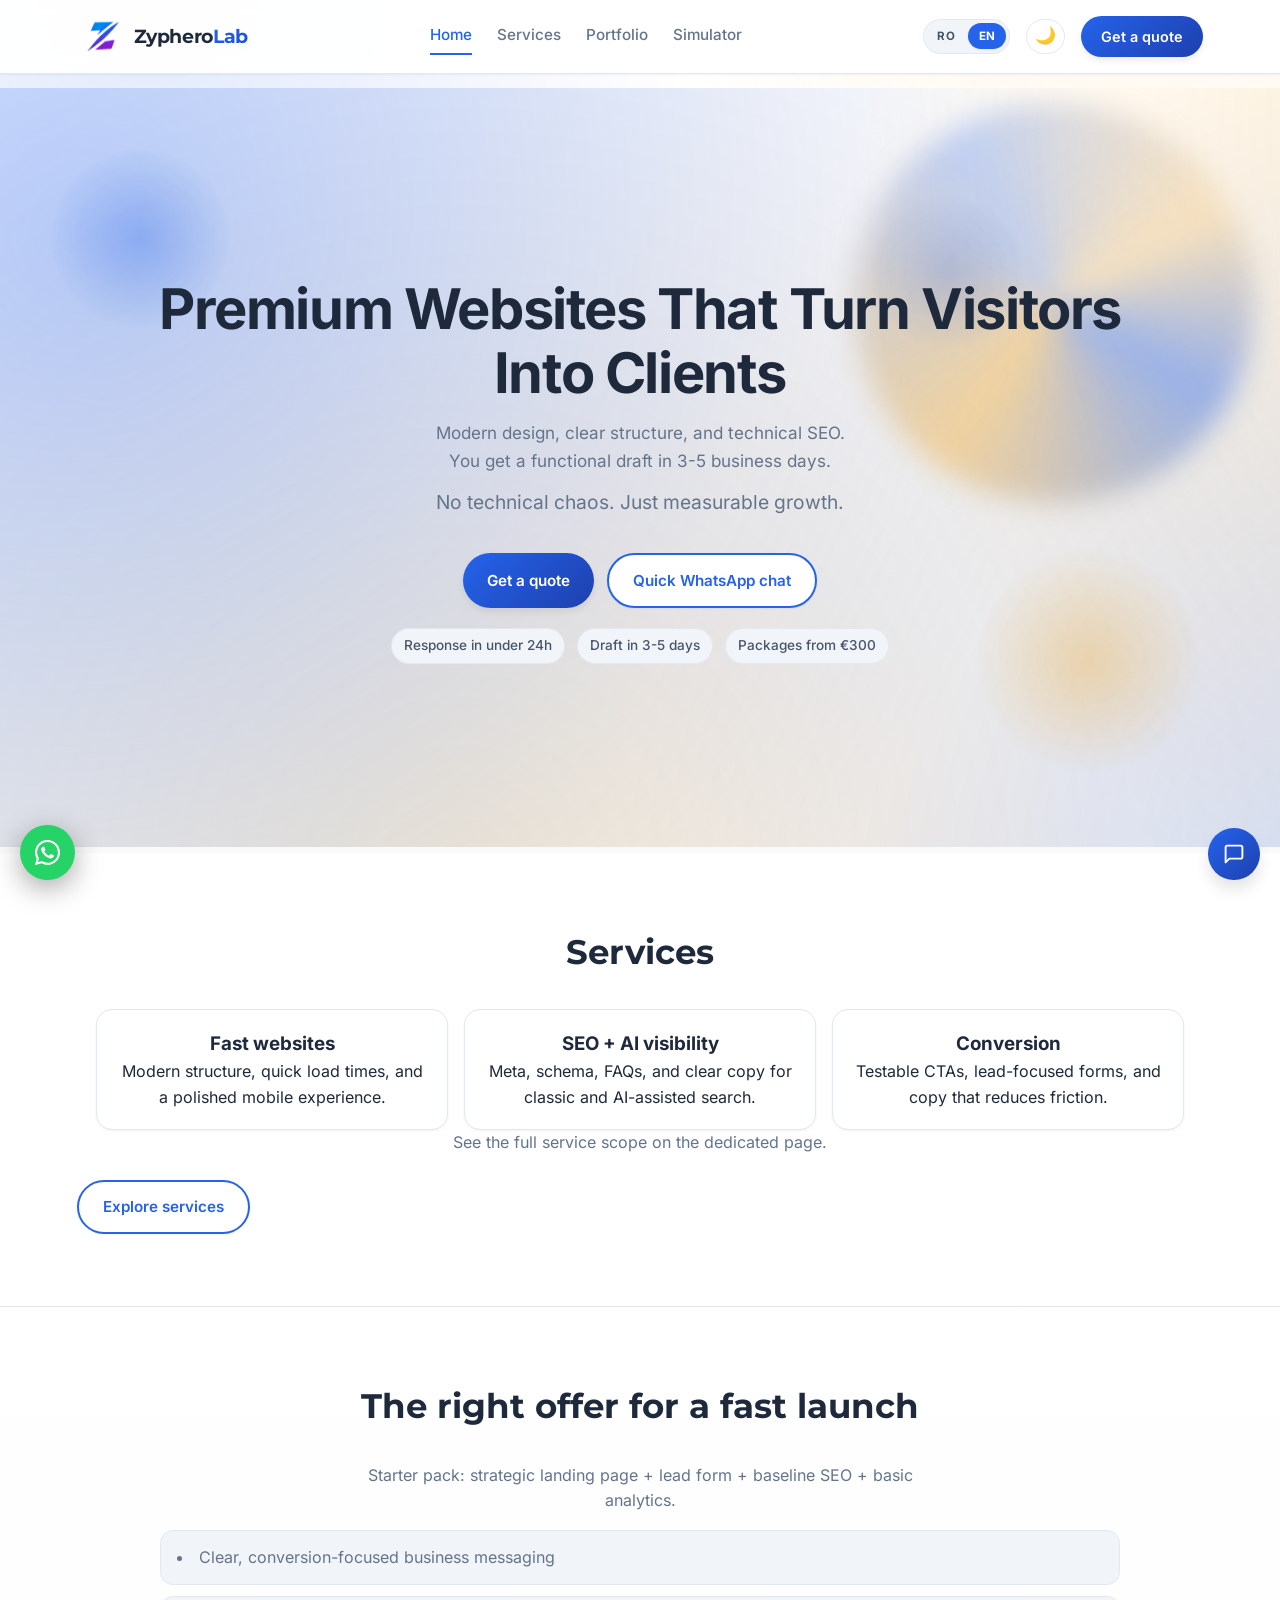
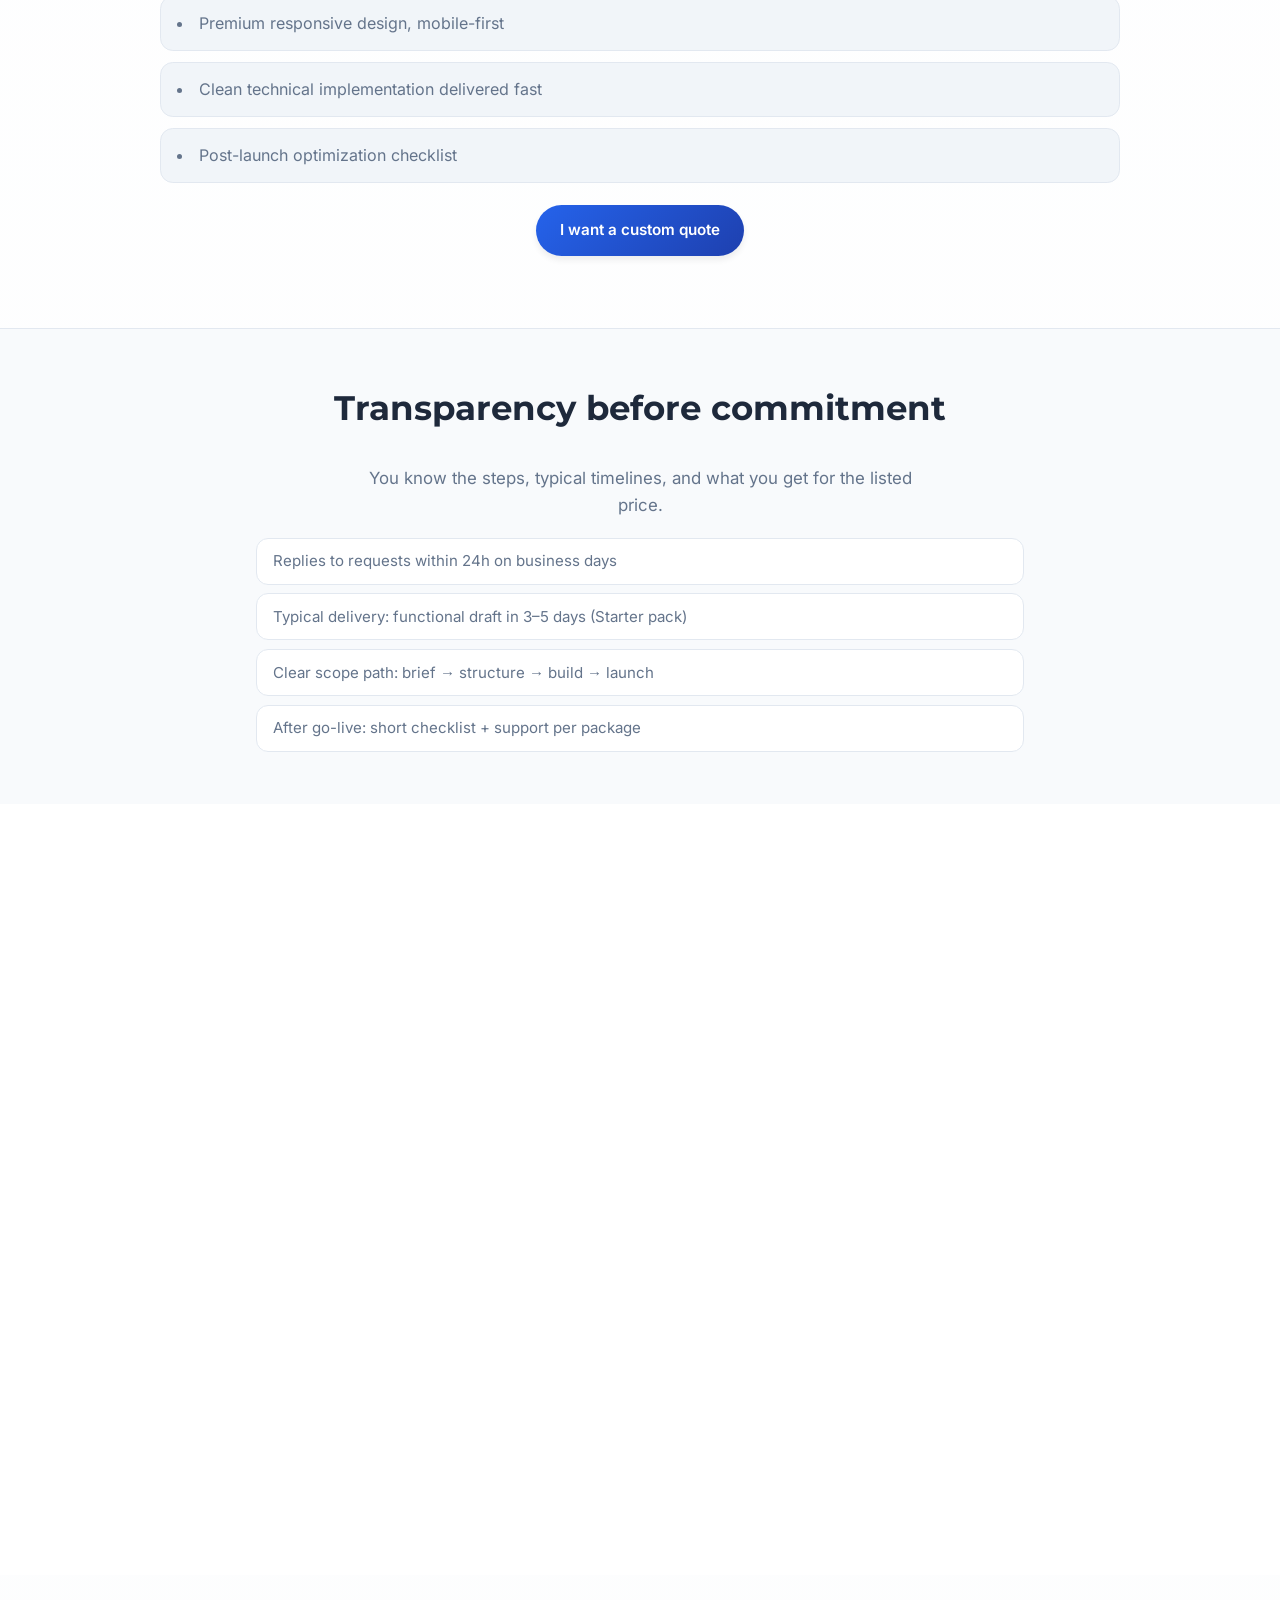
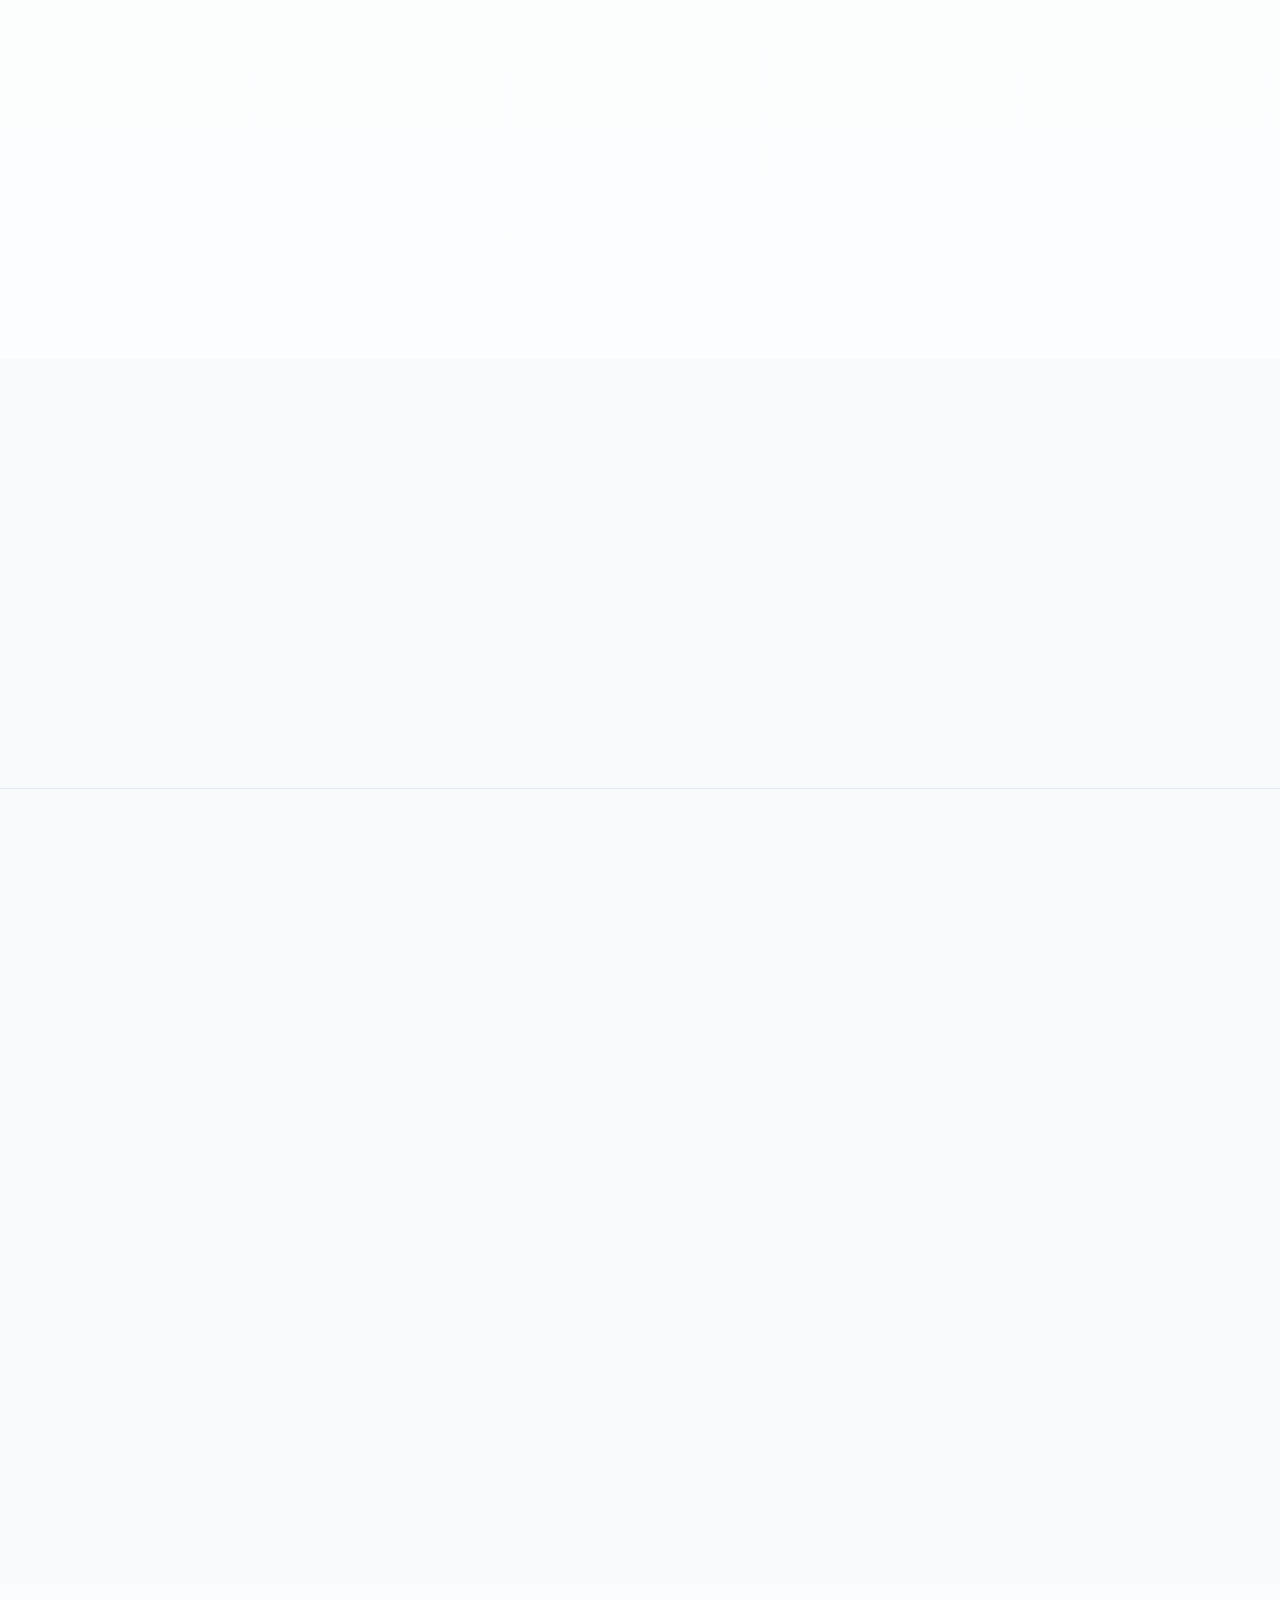
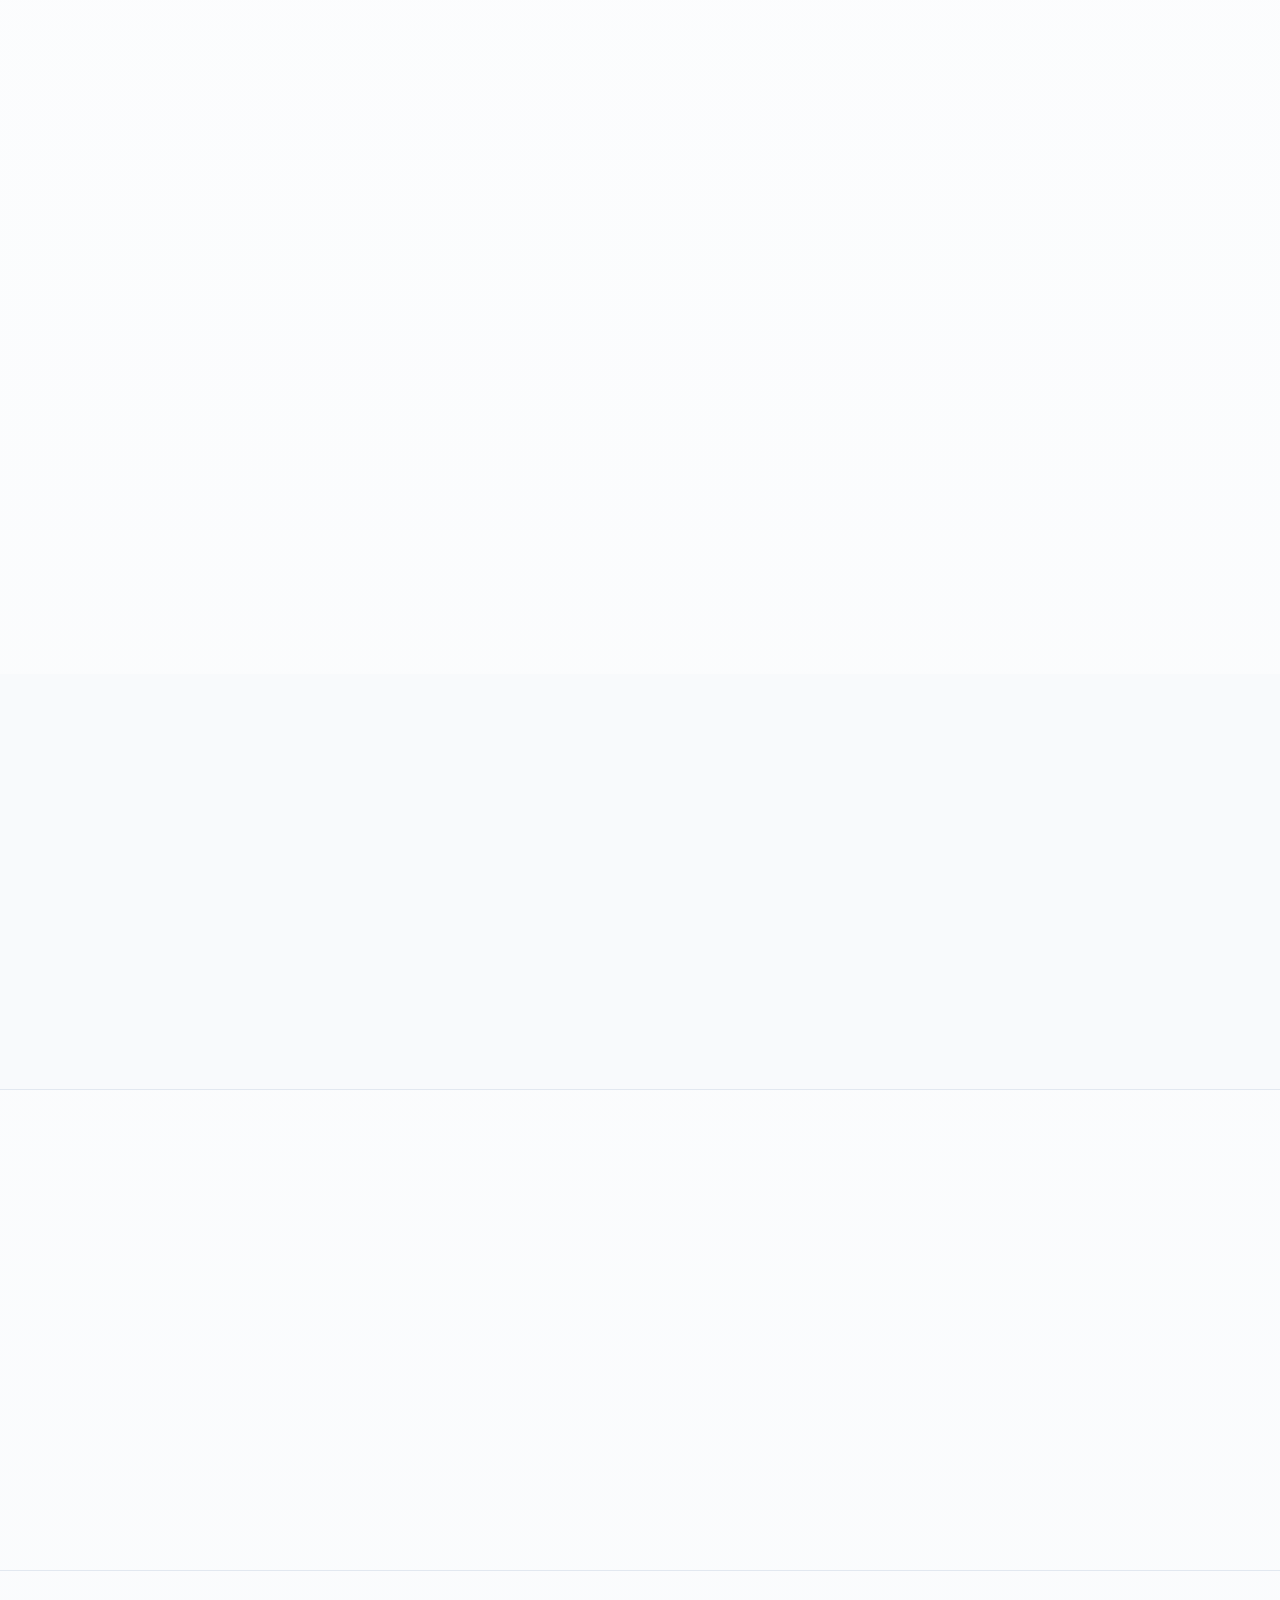
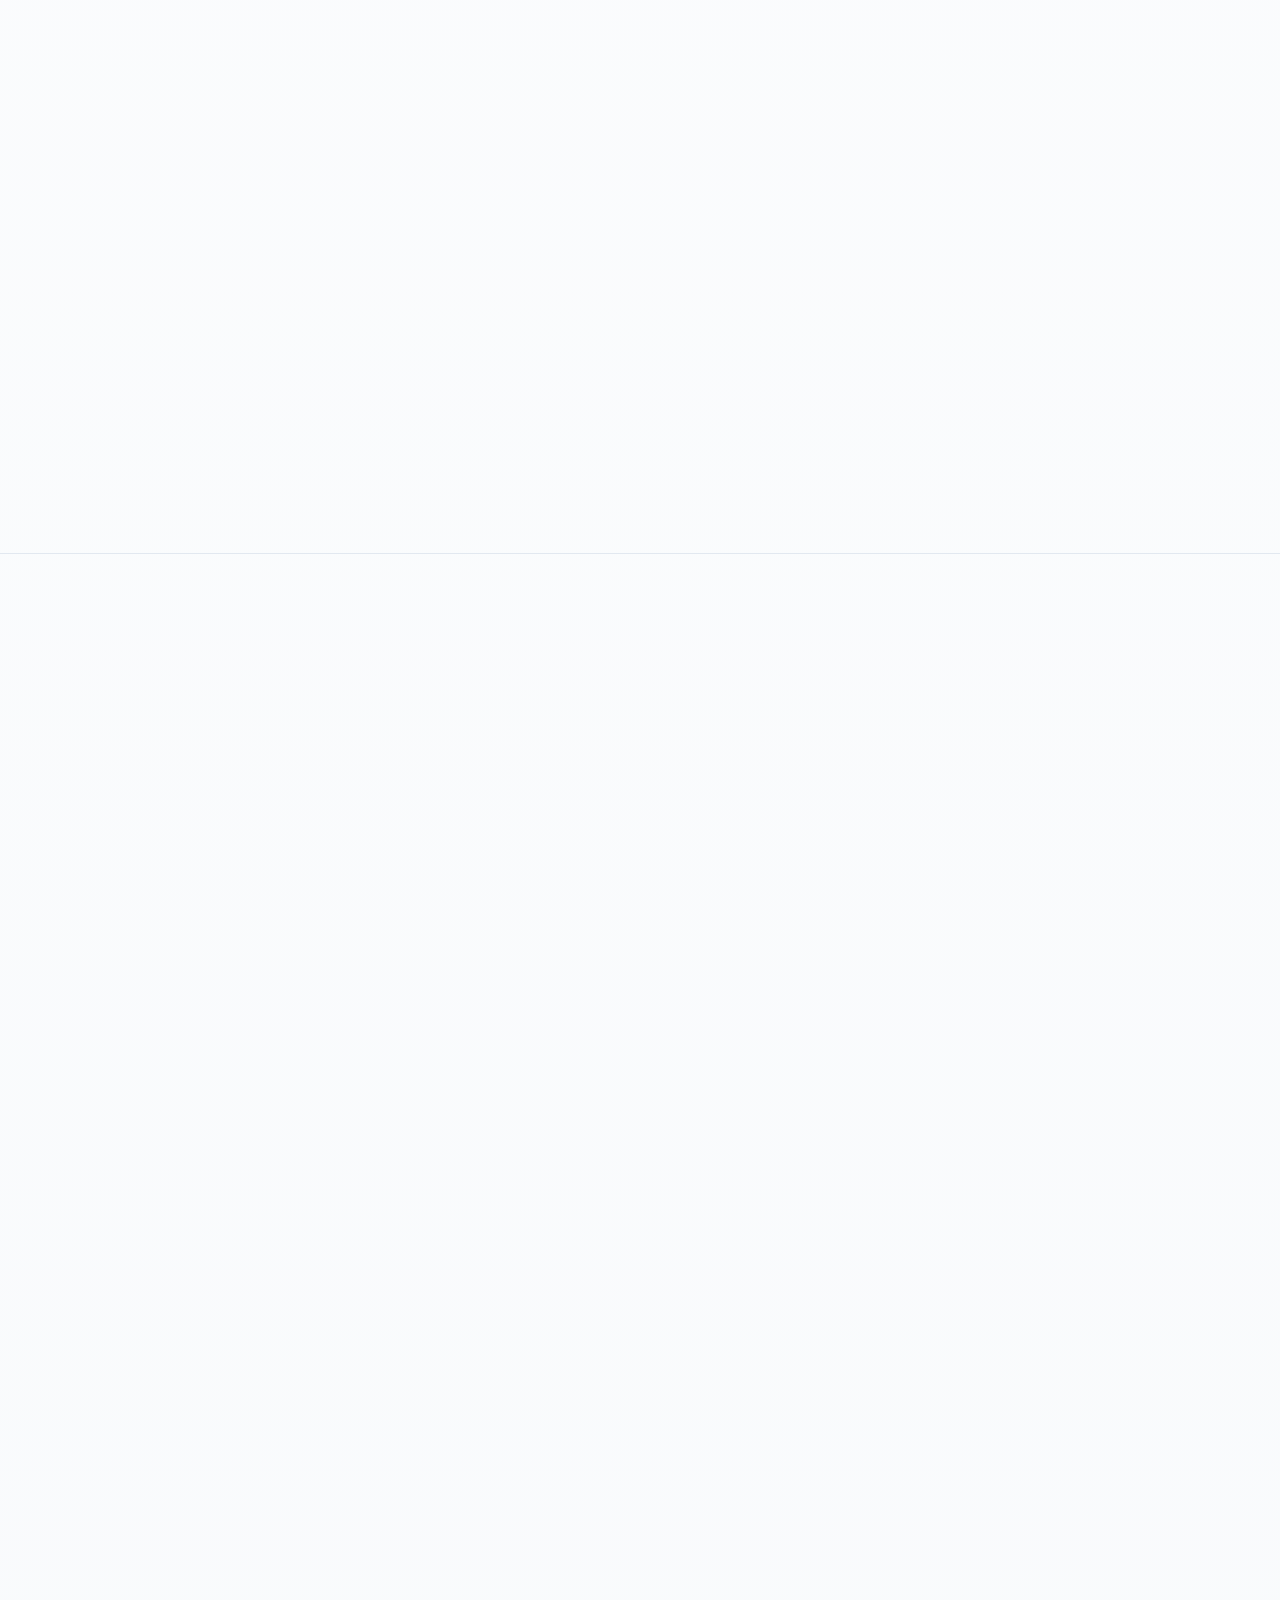
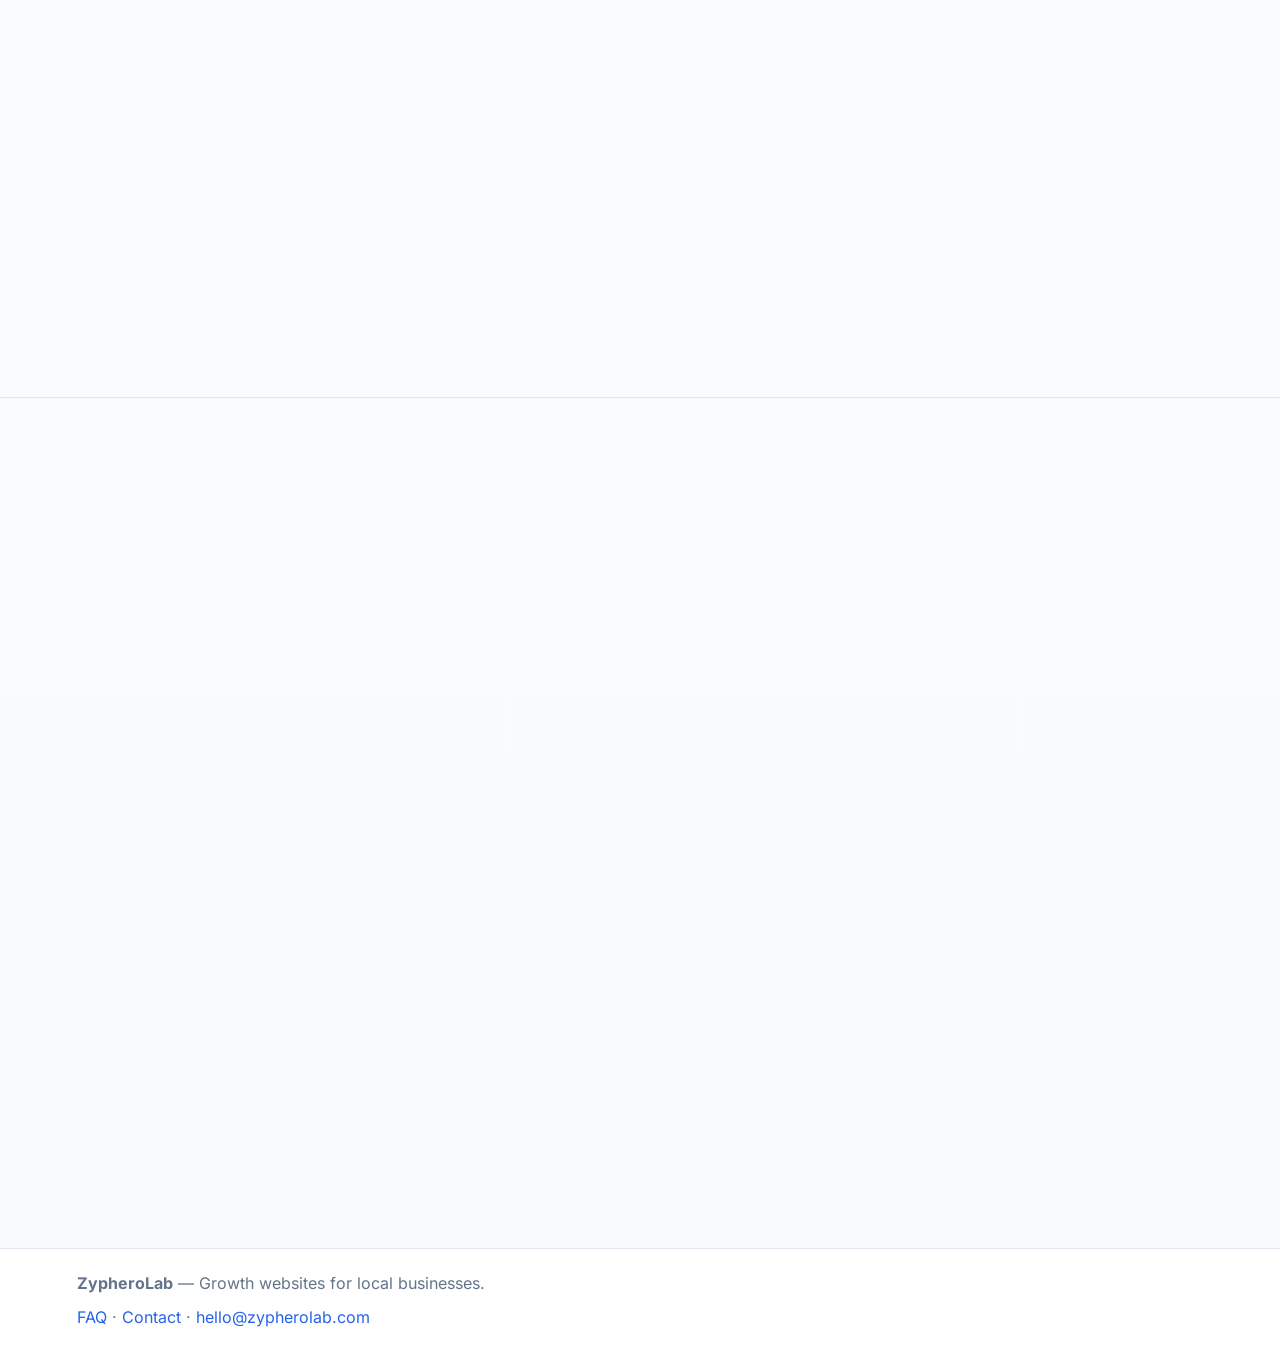
==== commit eaa24503: "Restore blocking homepage font stylesheet loading to eliminate font-swap layout shifts. This reverts" ====
--- a/en/index.html
+++ b/en/index.html
@@ -31,8 +31,7 @@
 <meta name="twitter:title" content="ZypheroLab | Premium websites for business">
 <meta name="twitter:description" content="Fast, SEO-ready websites designed to generate leads.">
 <meta name="twitter:image" content="https://zypherolab.com/img/brand/og-image.png">
-<link rel="preload" href="/css/fonts.css?v=20260424b" as="style" onload="this.onload=null;this.rel='stylesheet'">
-<noscript><link rel="stylesheet" href="/css/fonts.css?v=20260424b"></noscript>
+<link rel="stylesheet" href="/css/fonts.css?v=20260424b">
 <link rel="preload" href="/css/style.css?v=20260424b" as="style" onload="this.onload=null;this.rel='stylesheet'">
 <noscript><link rel="stylesheet" href="/css/style.css?v=20260424b"></noscript>
 <link rel="alternate" type="text/plain" href="/llms.txt" title="LLMs summary">
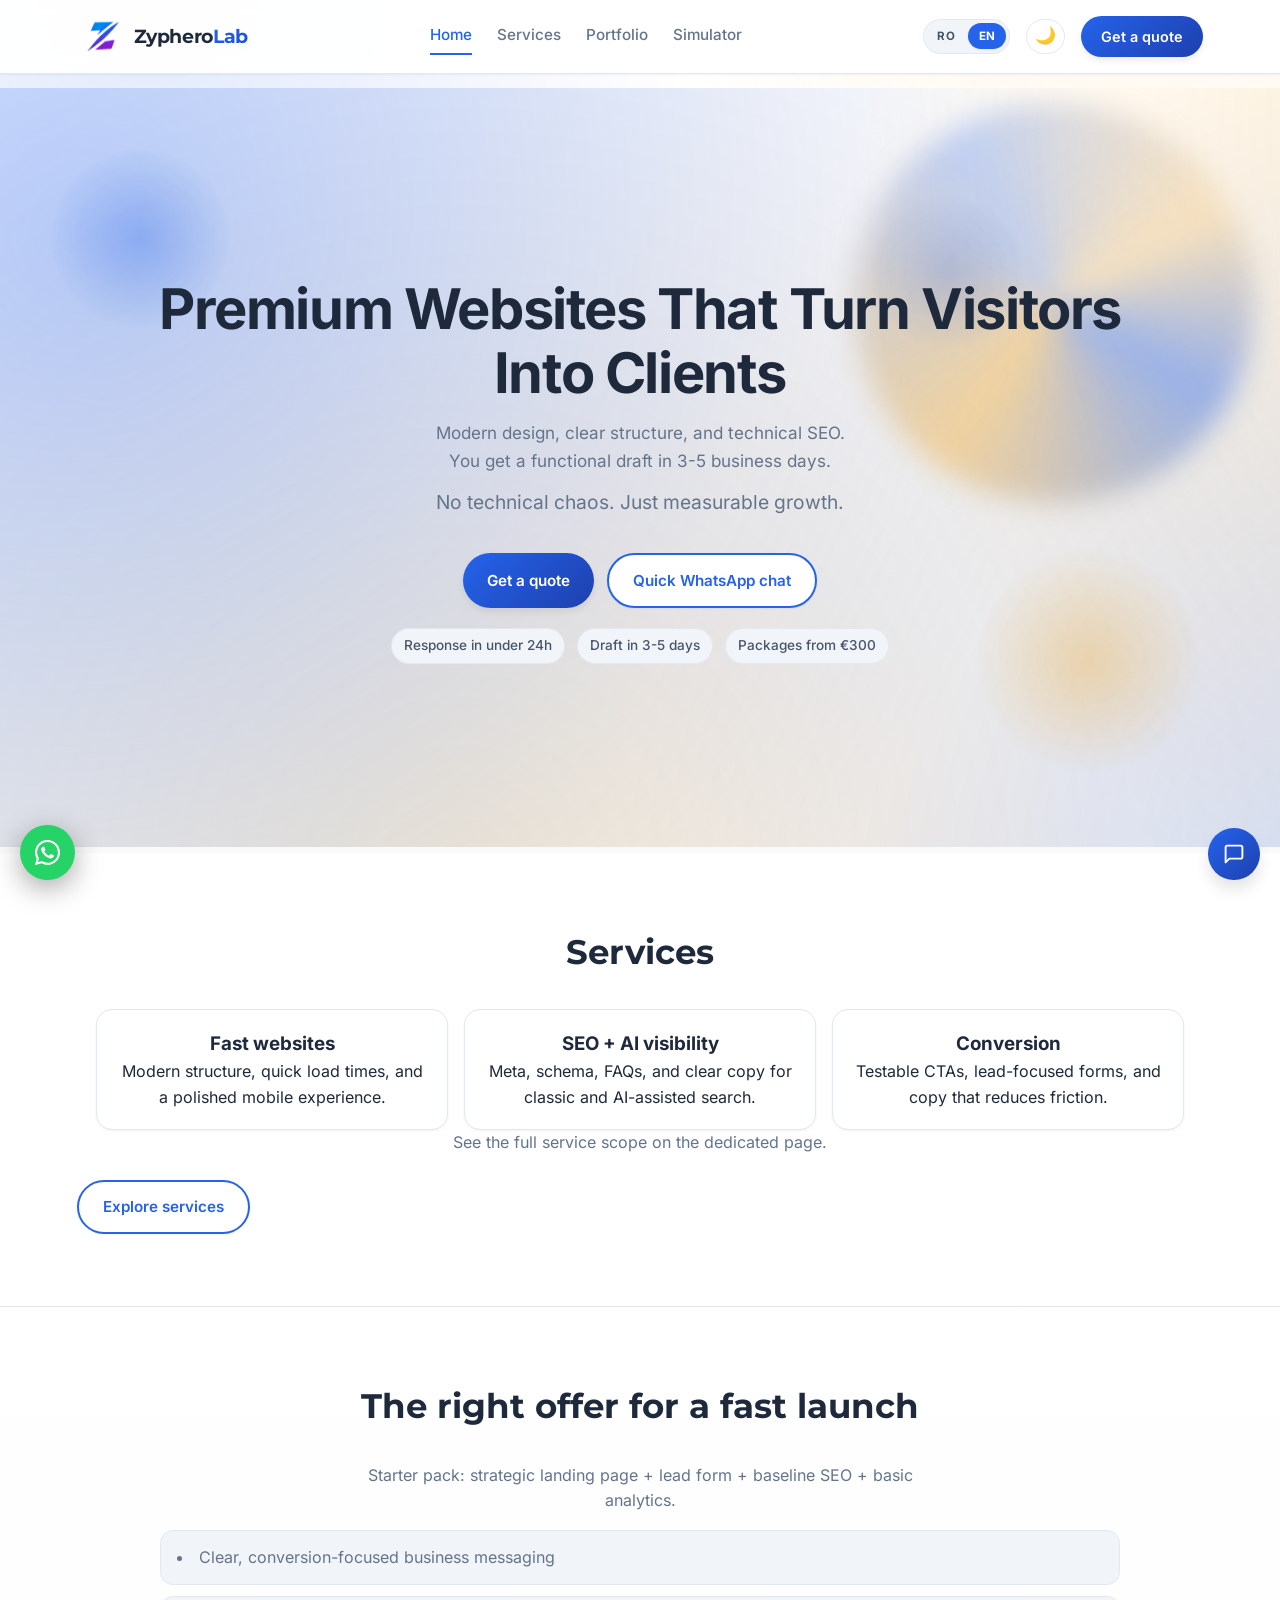
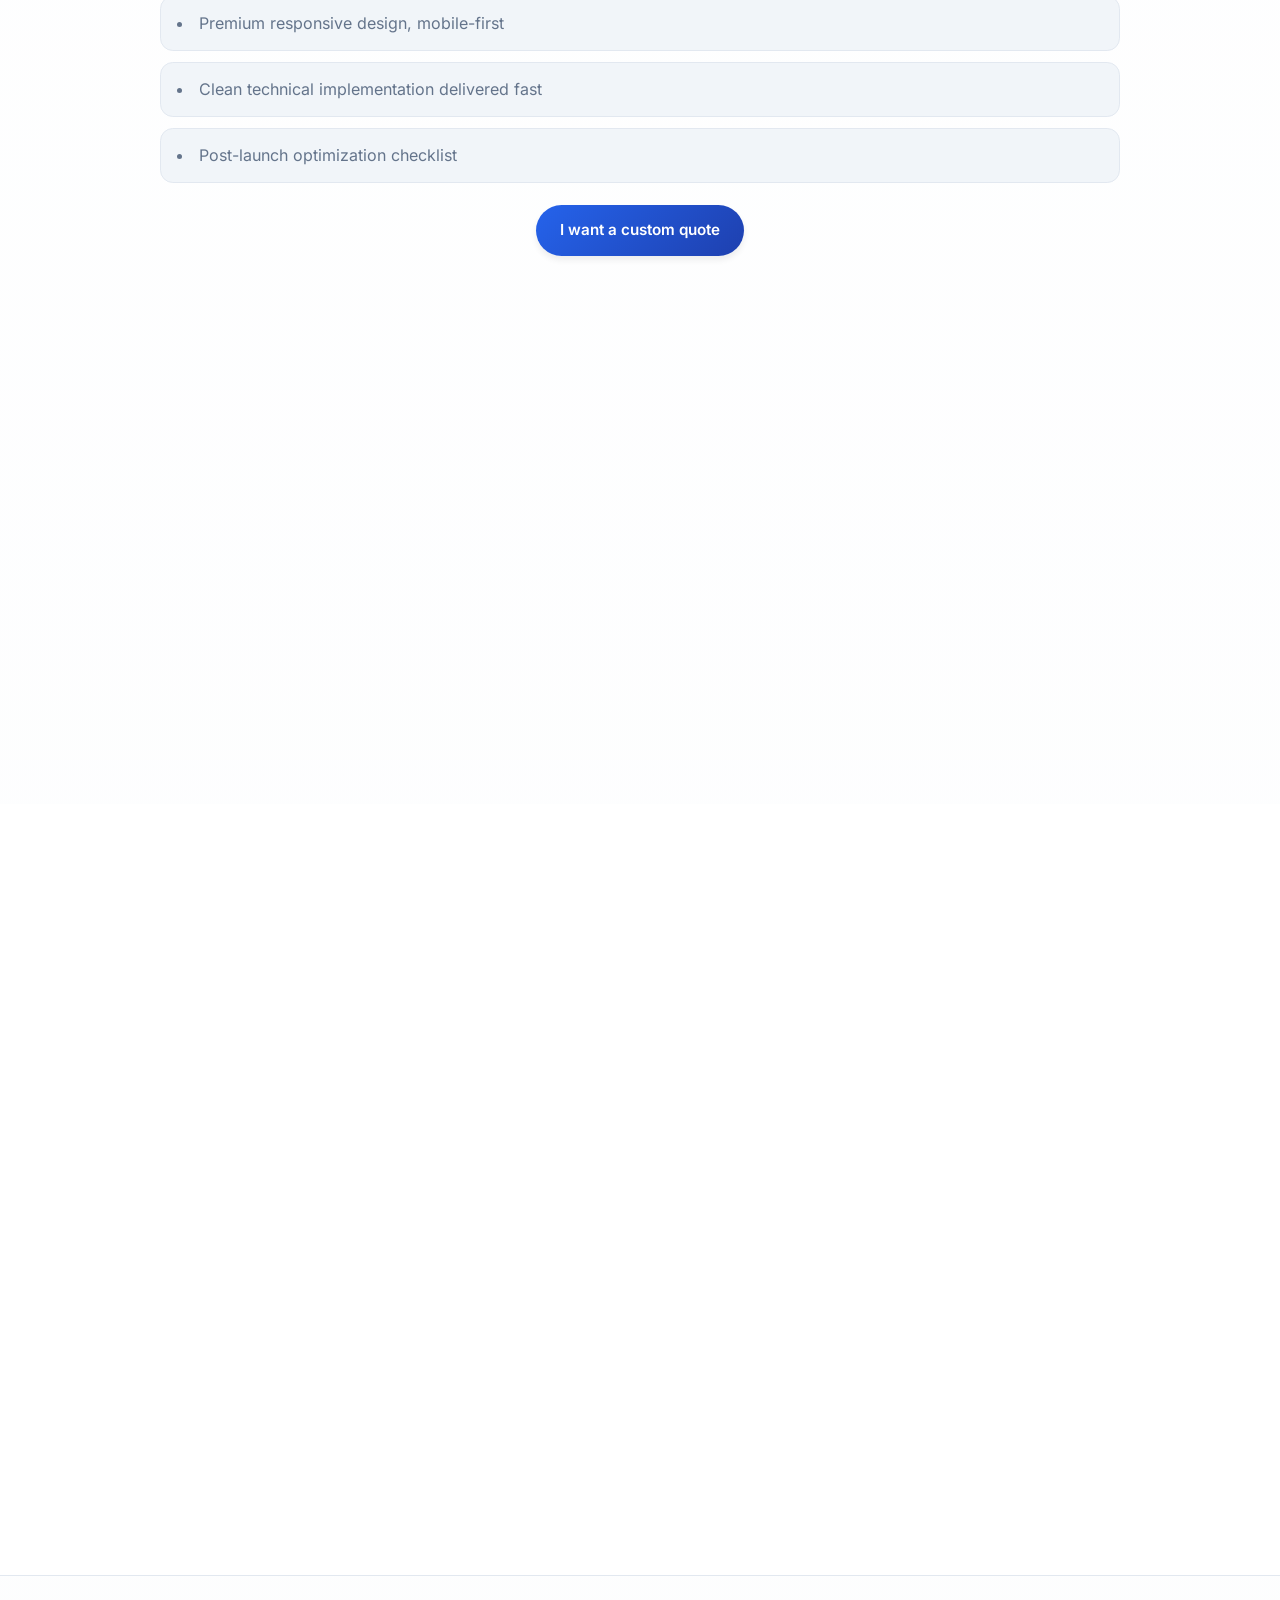
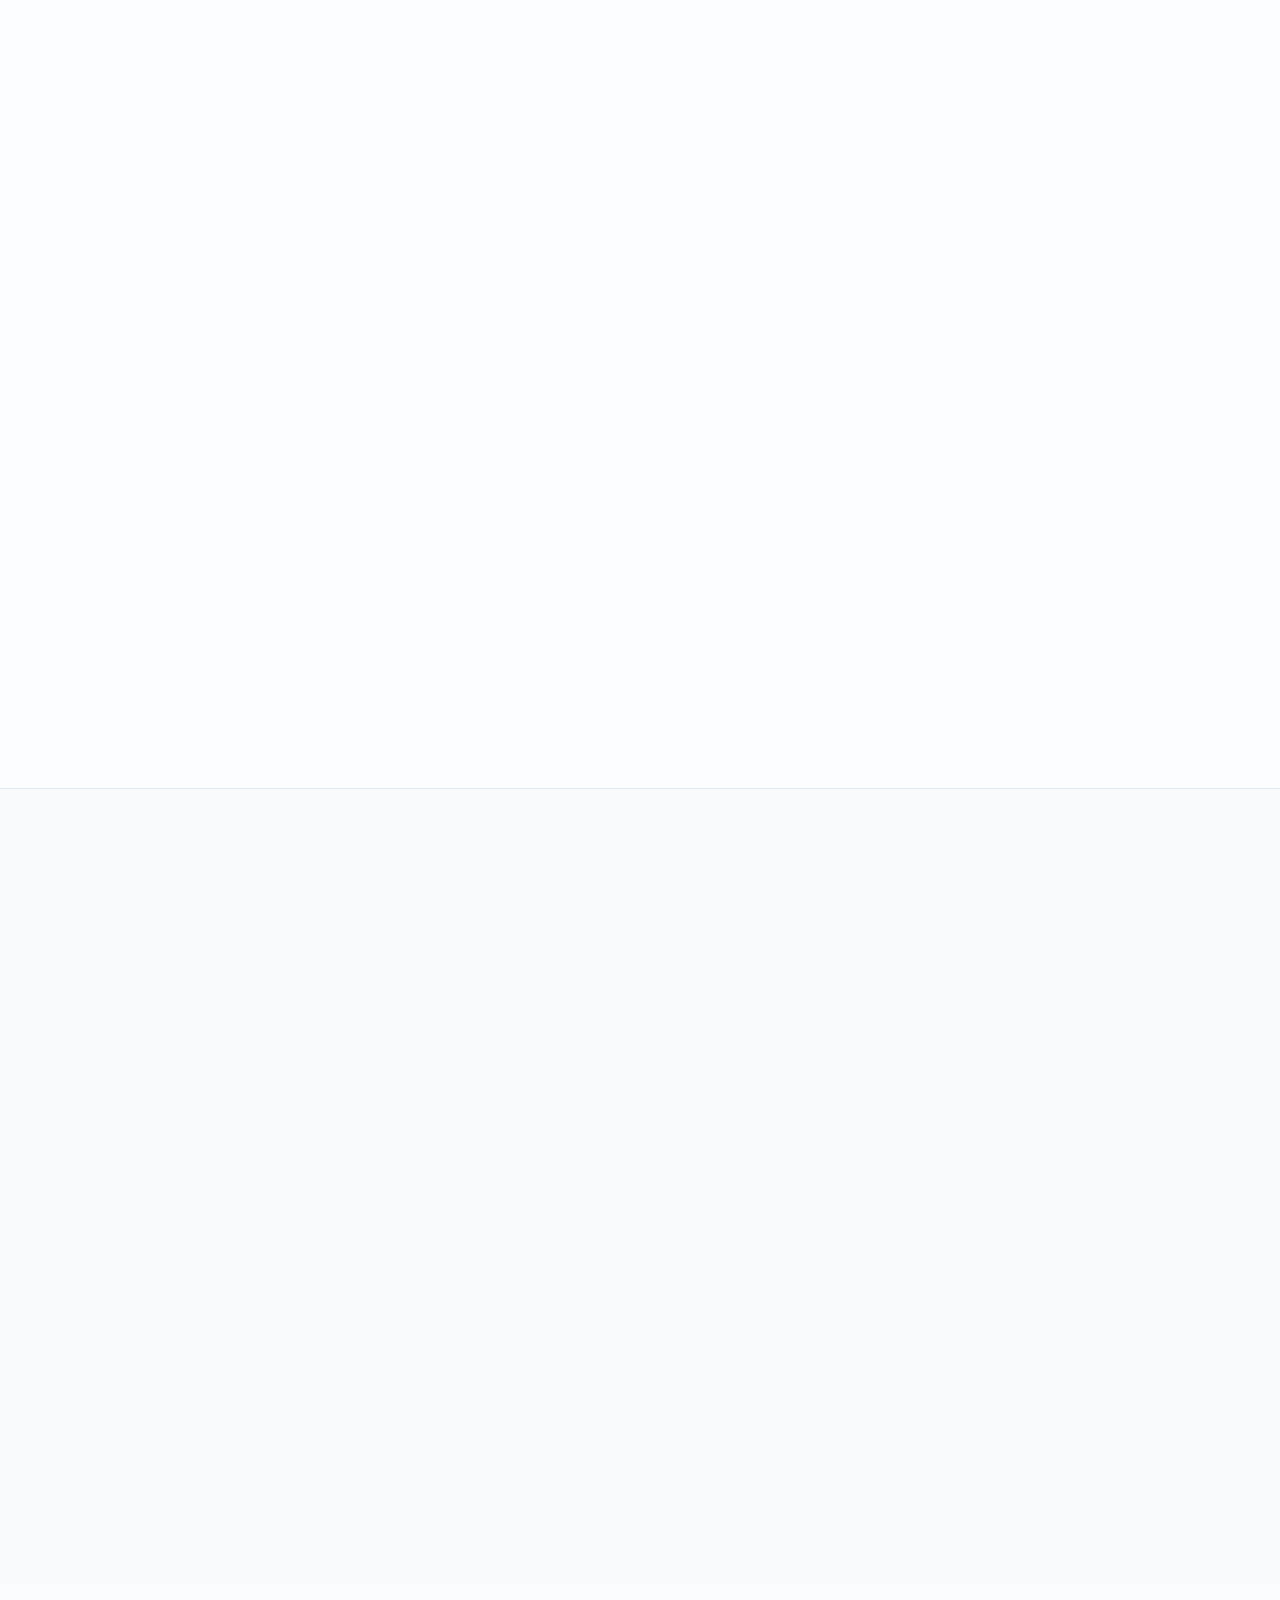
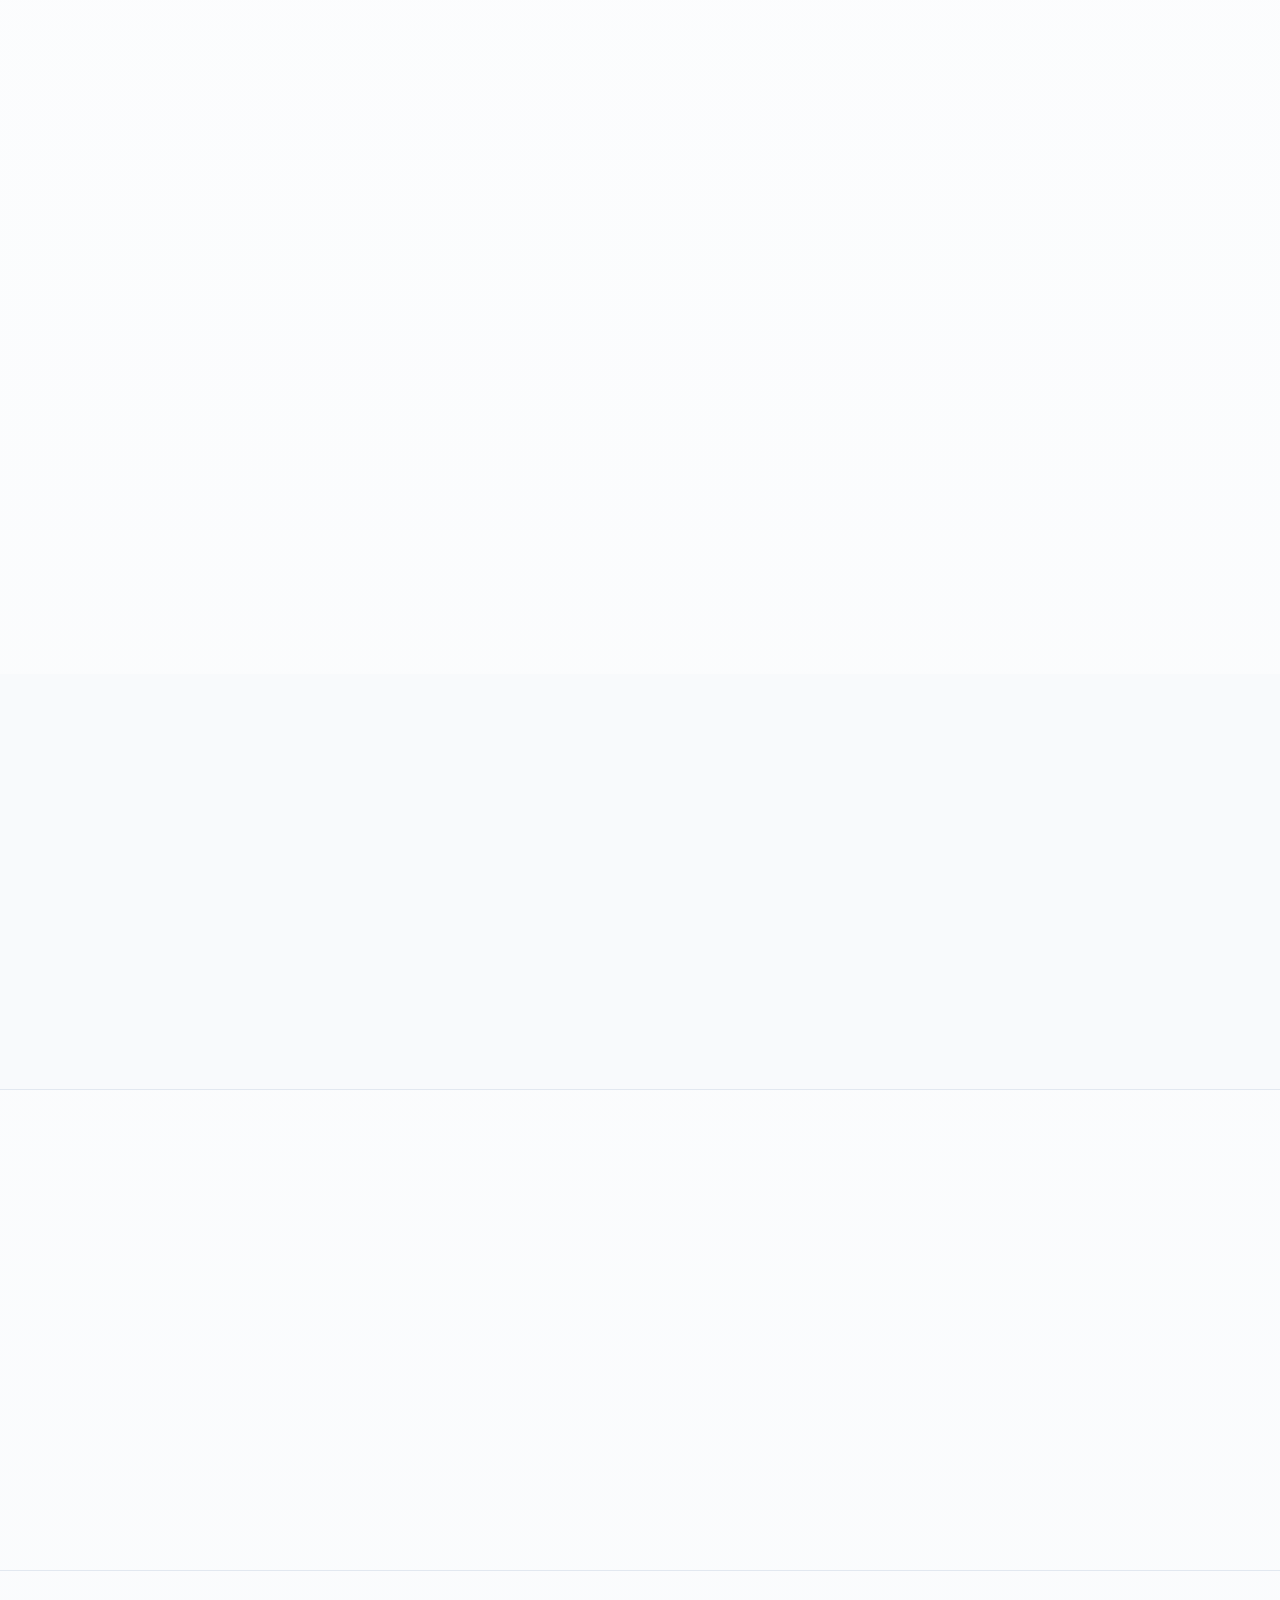
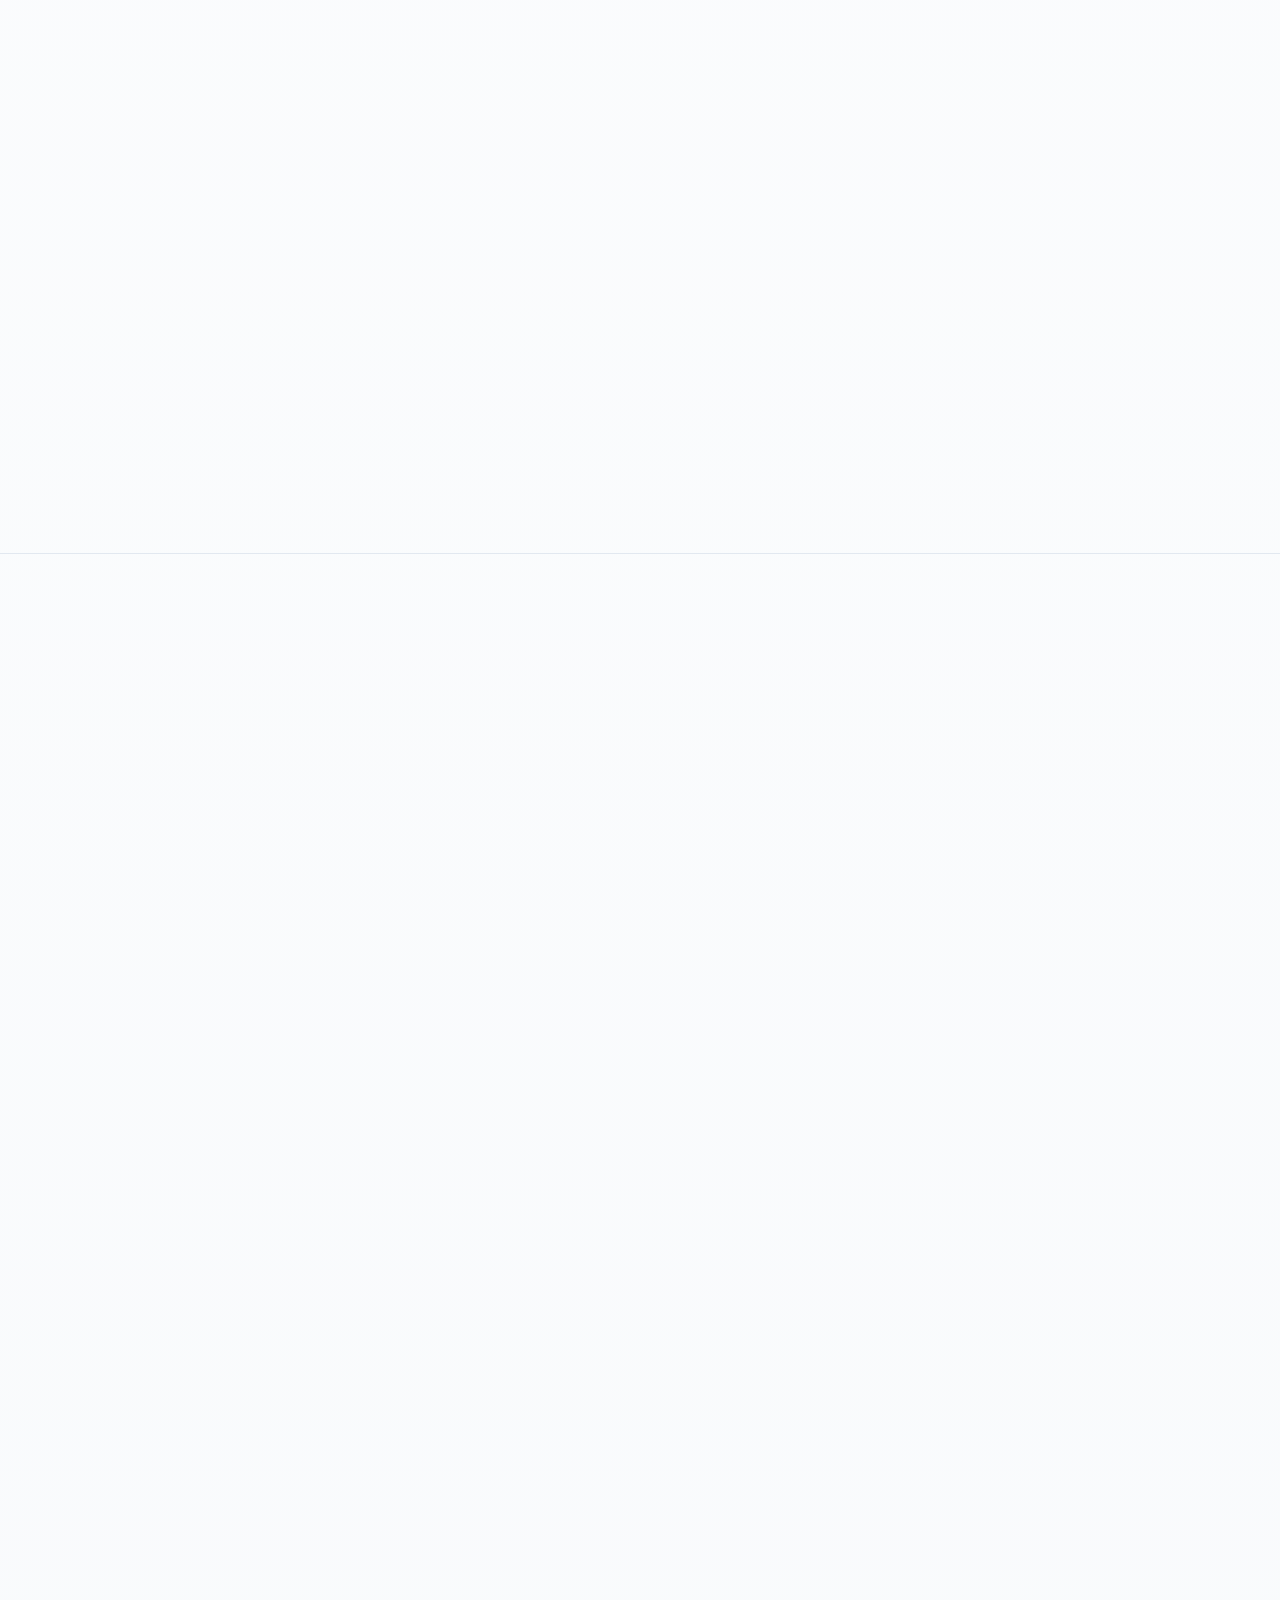
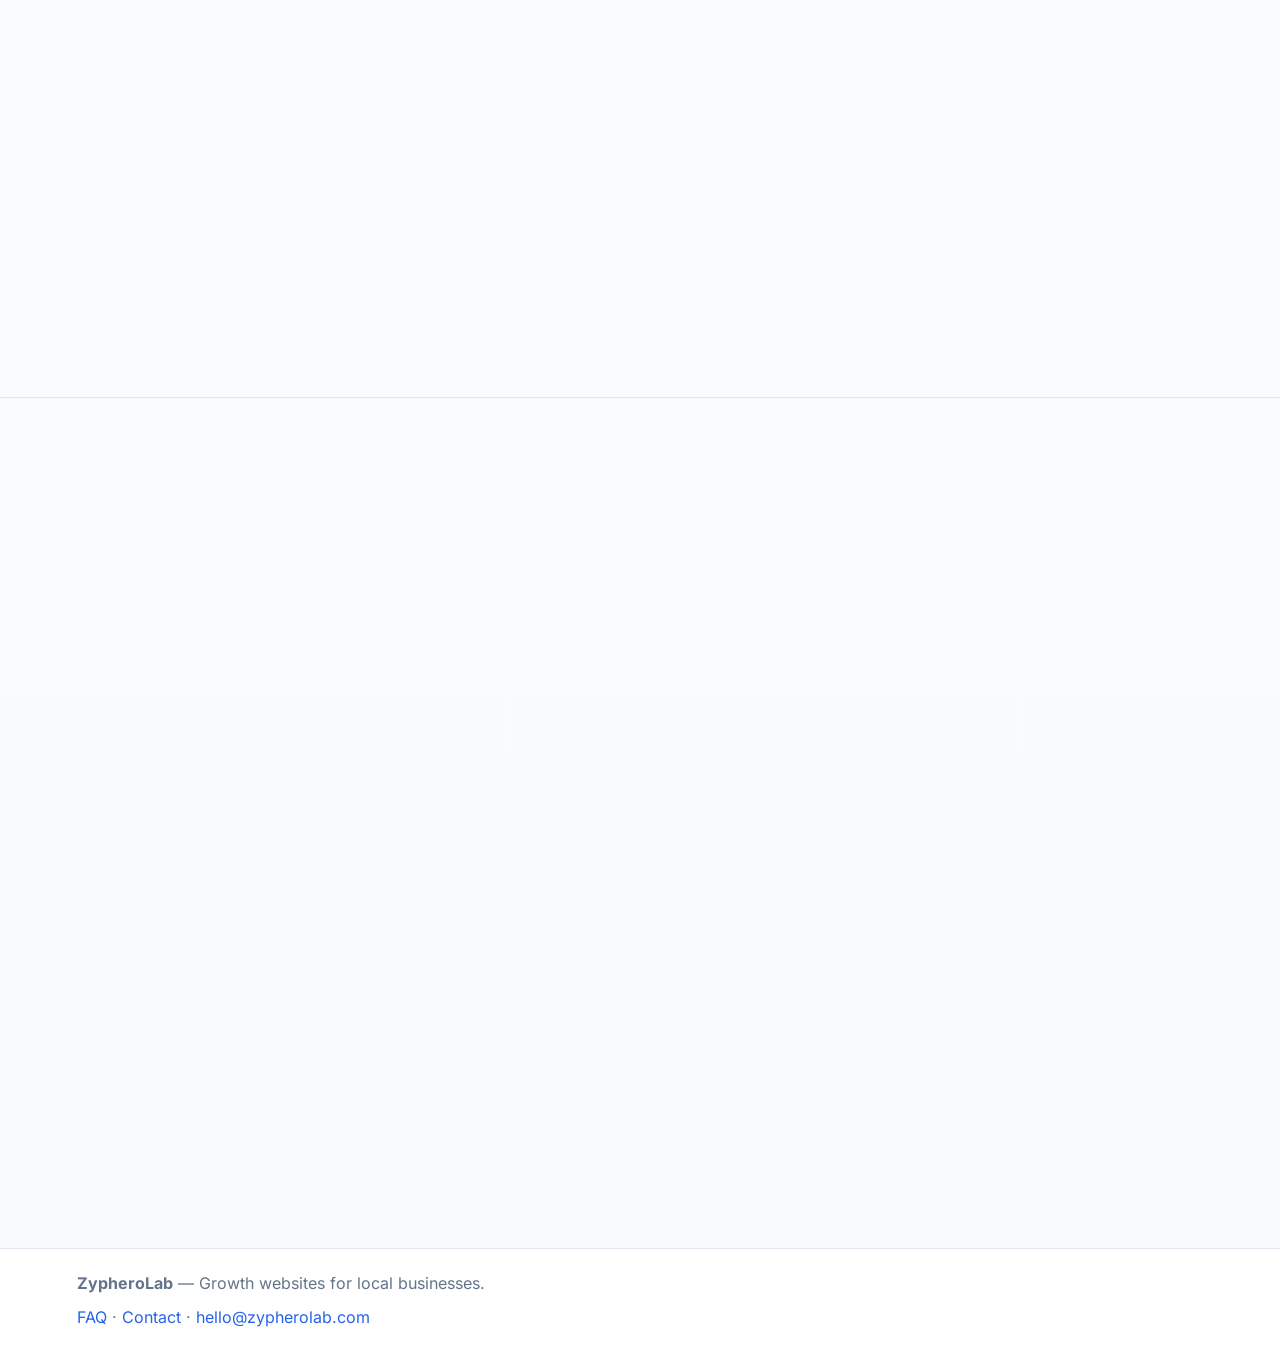
==== commit 3fb2092e: "Make homepage CSS loading blocking to improve LCP stability. This removes async stylesheet swapping " ====
--- a/en/index.html
+++ b/en/index.html
@@ -32,8 +32,7 @@
 <meta name="twitter:description" content="Fast, SEO-ready websites designed to generate leads.">
 <meta name="twitter:image" content="https://zypherolab.com/img/brand/og-image.png">
 <link rel="stylesheet" href="/css/fonts.css?v=20260424b">
-<link rel="preload" href="/css/style.css?v=20260424b" as="style" onload="this.onload=null;this.rel='stylesheet'">
-<noscript><link rel="stylesheet" href="/css/style.css?v=20260424b"></noscript>
+<link rel="stylesheet" href="/css/style.css?v=20260424b">
 <link rel="alternate" type="text/plain" href="/llms.txt" title="LLMs summary">
 <noscript>
   <style>
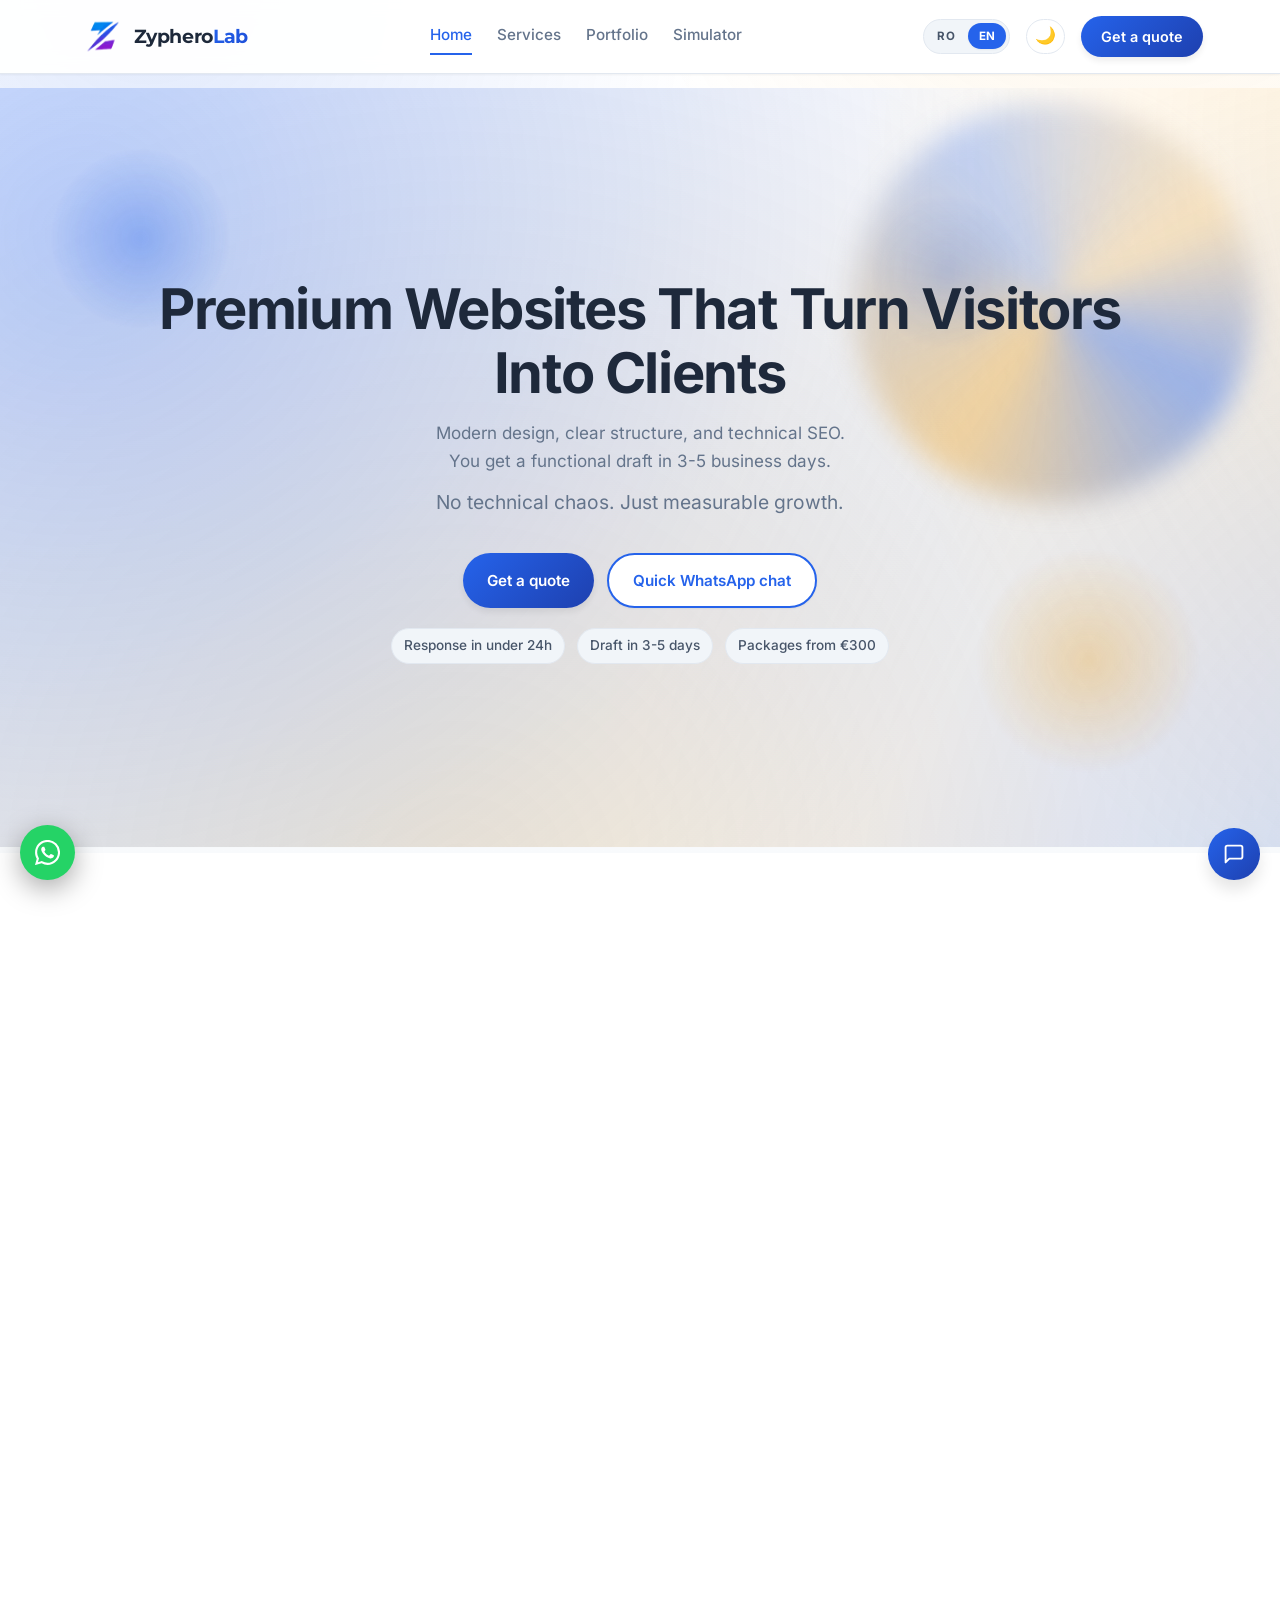
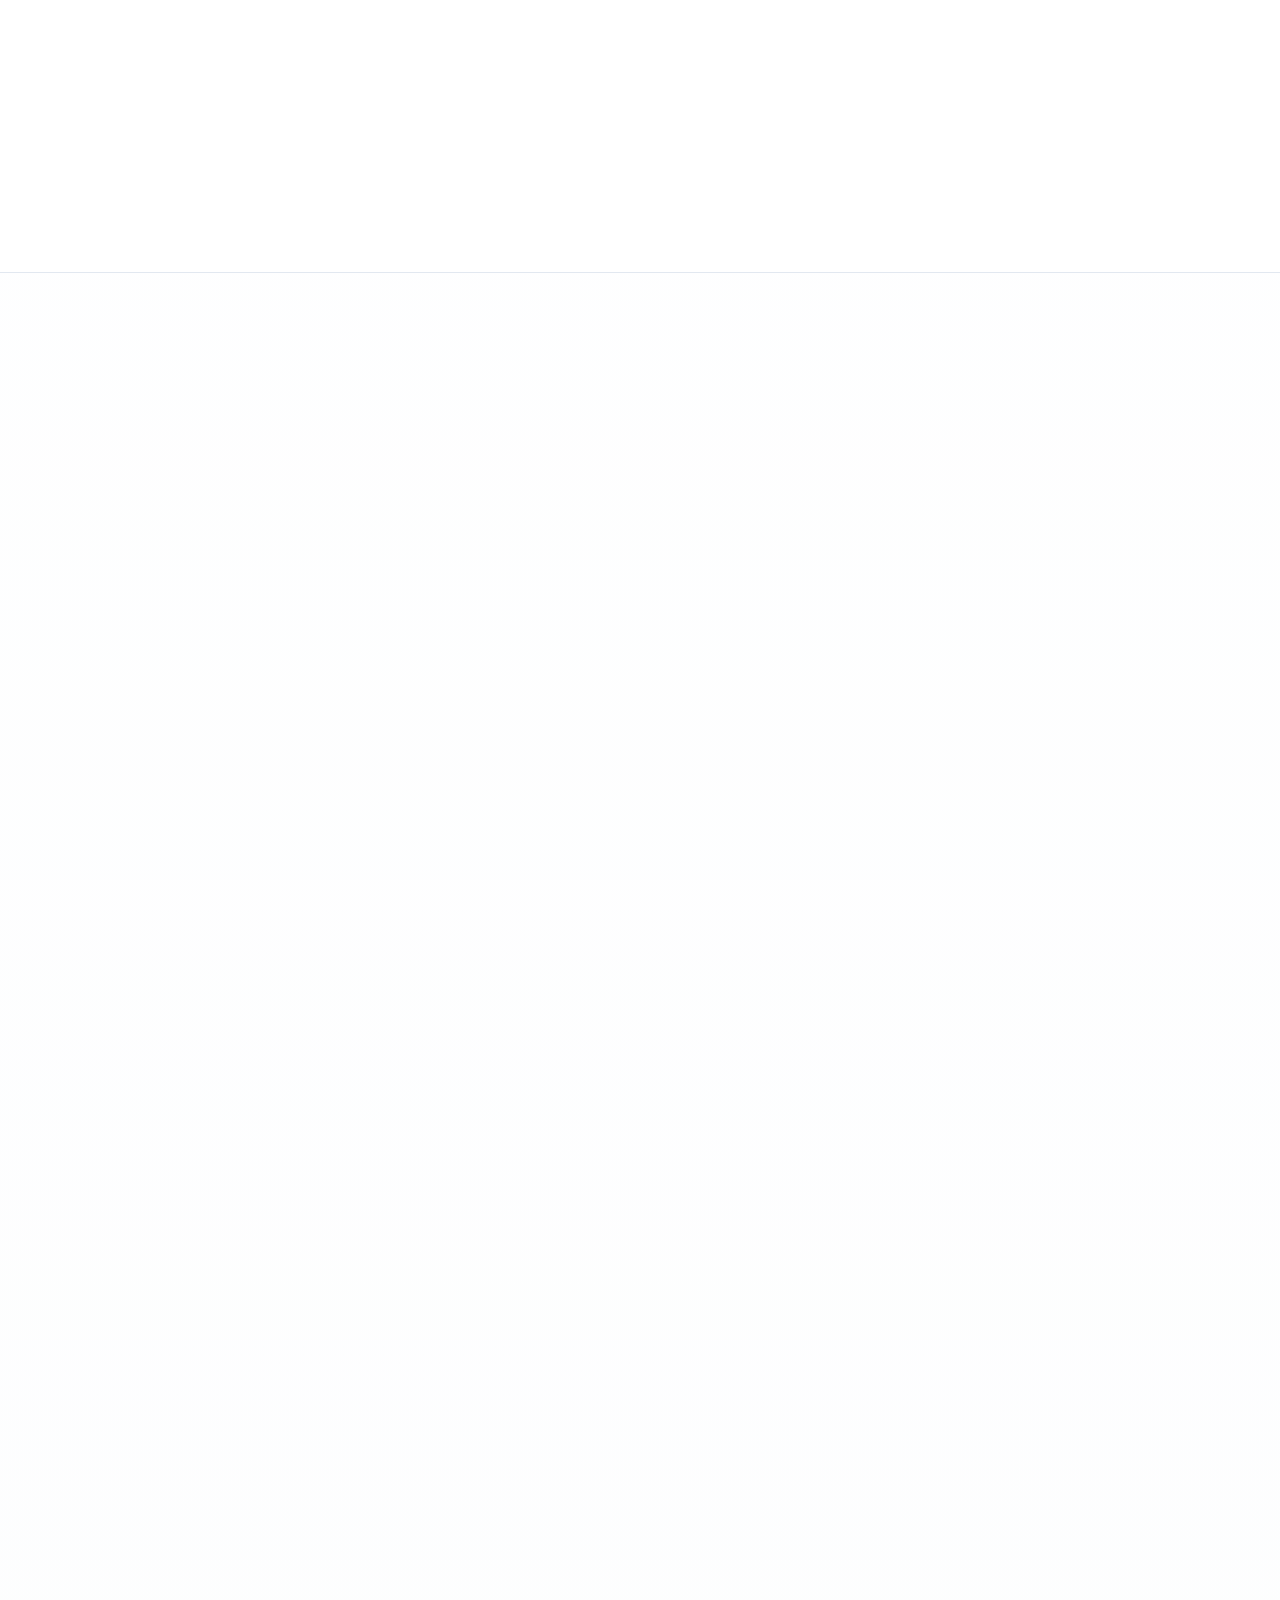
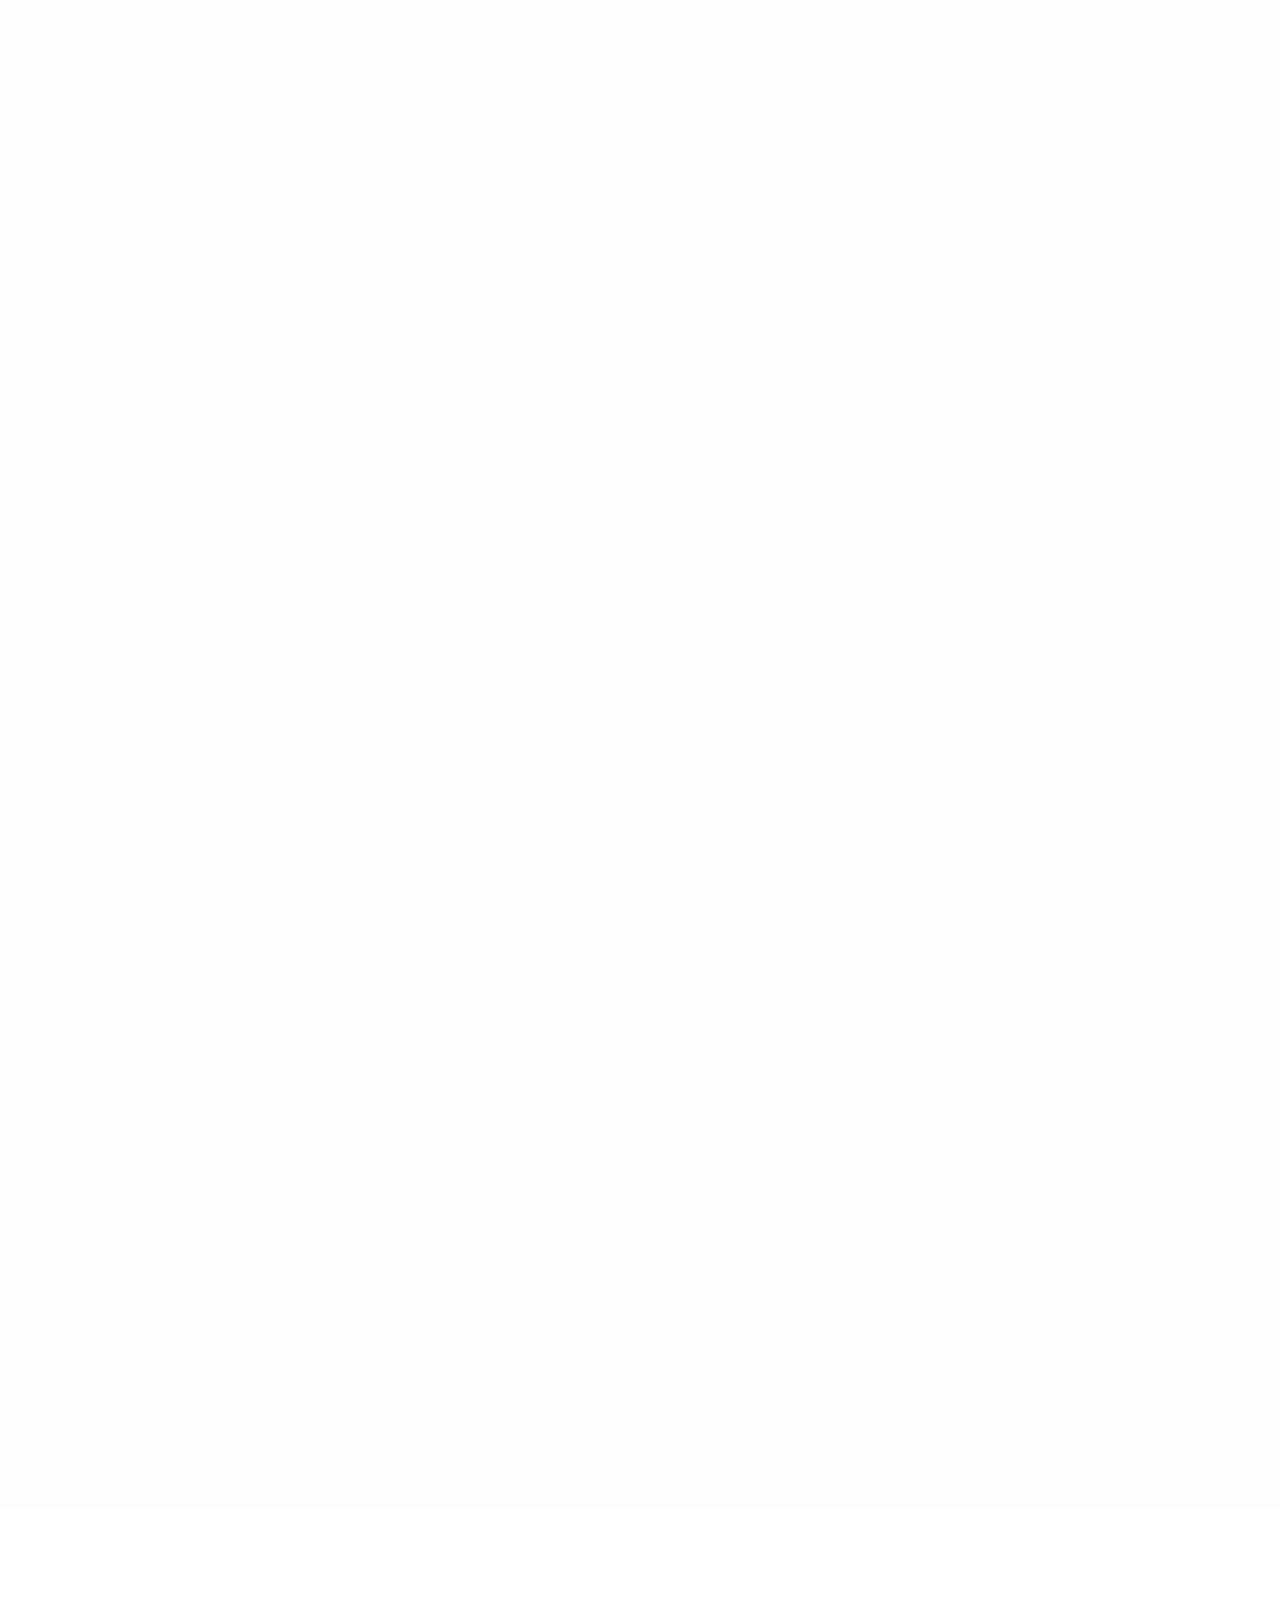
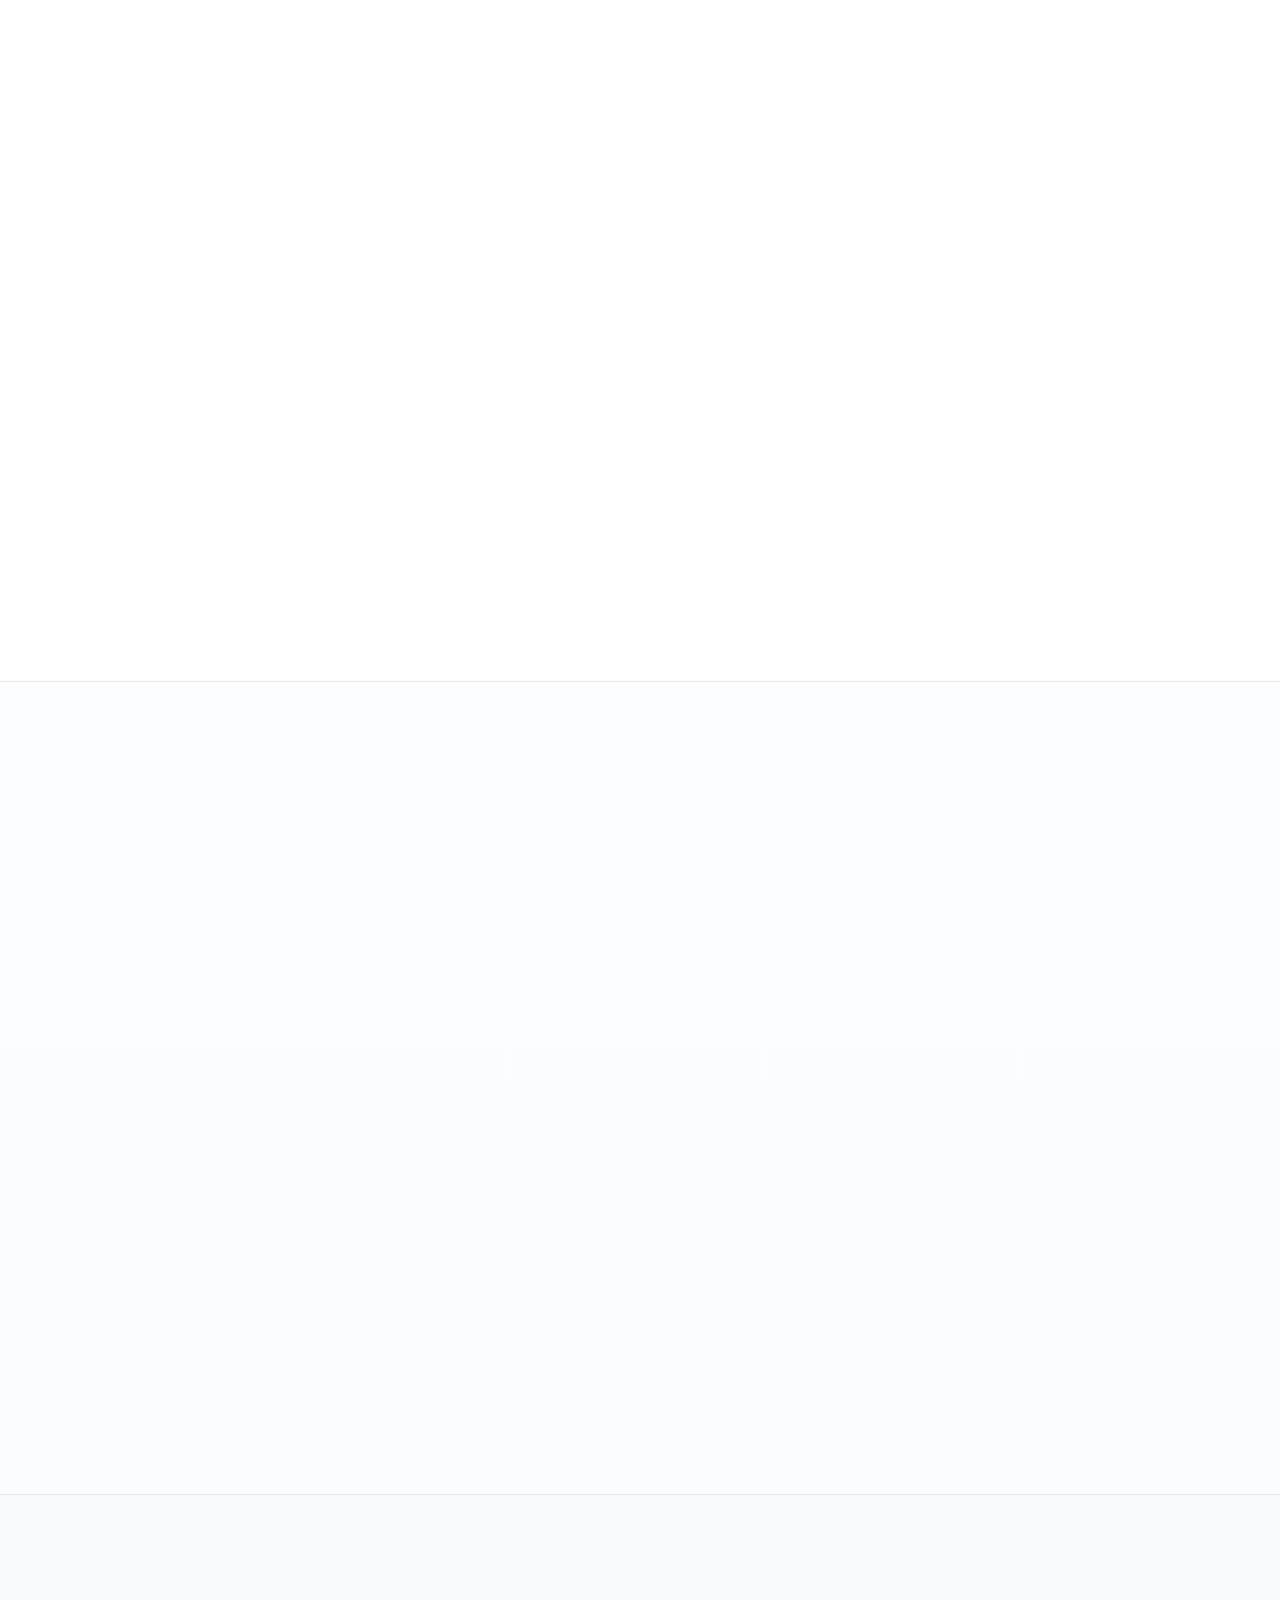
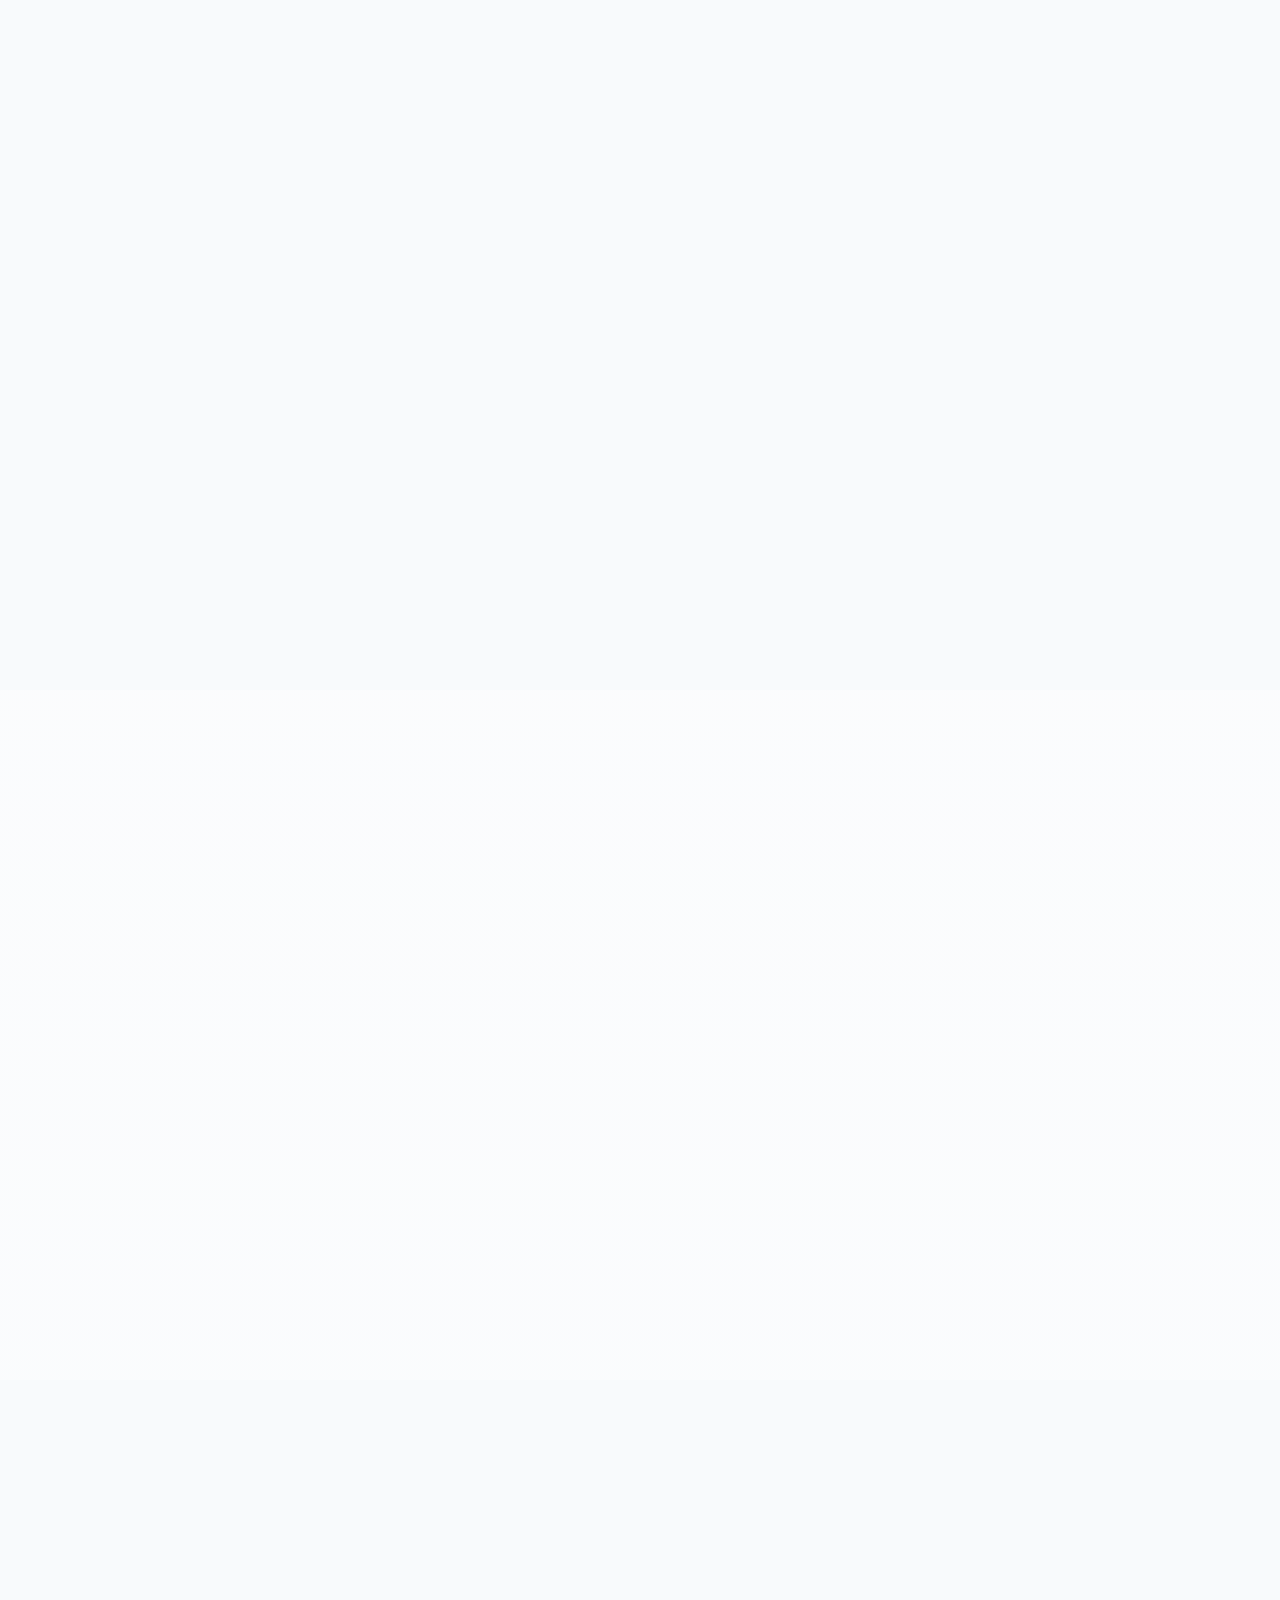
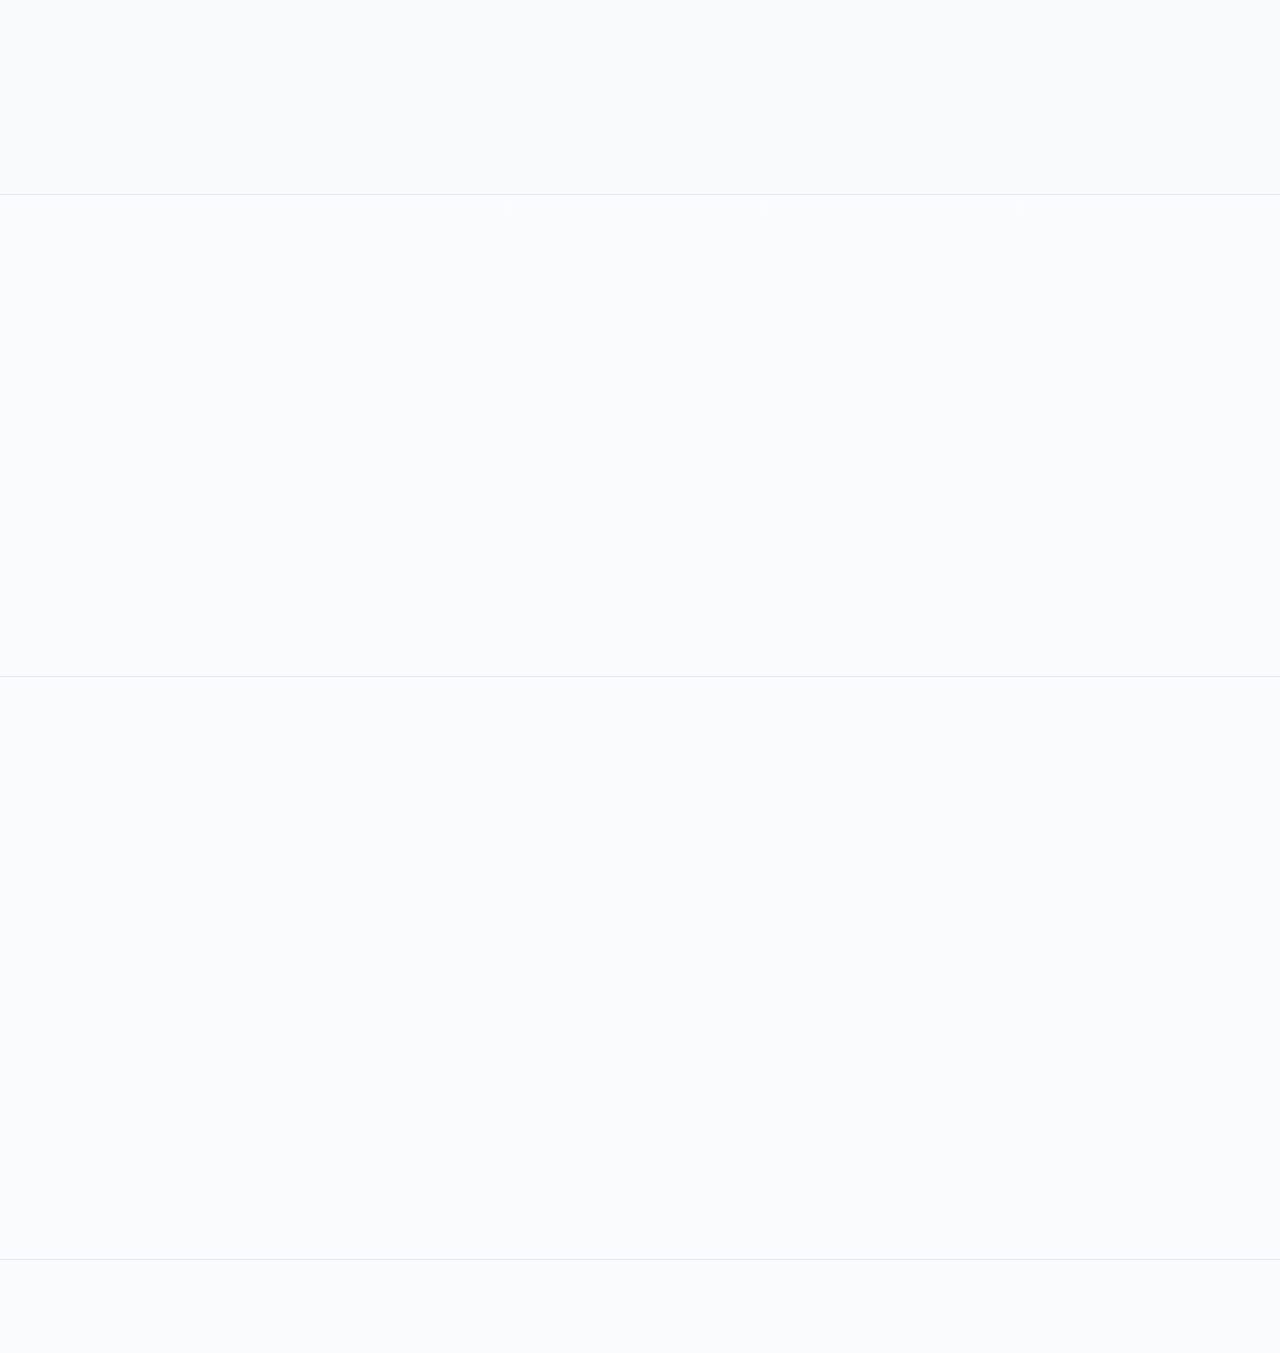
==== commit d0826ac4: "Defer homepage font stylesheet loading to reduce render-blocking requests. Made-with: Cursor" ====
--- a/en/index.html
+++ b/en/index.html
@@ -31,7 +31,8 @@
 <meta name="twitter:title" content="ZypheroLab | Premium websites for business">
 <meta name="twitter:description" content="Fast, SEO-ready websites designed to generate leads.">
 <meta name="twitter:image" content="https://zypherolab.com/img/brand/og-image.png">
-<link rel="stylesheet" href="/css/fonts.css?v=20260424b">
+<link rel="preload" href="/css/fonts.css?v=20260424c" as="style" onload="this.onload=null;this.rel='stylesheet'">
+<noscript><link rel="stylesheet" href="/css/fonts.css?v=20260424c"></noscript>
 <link rel="stylesheet" href="/css/style.css?v=20260424b">
 <link rel="alternate" type="text/plain" href="/llms.txt" title="LLMs summary">
 <noscript>
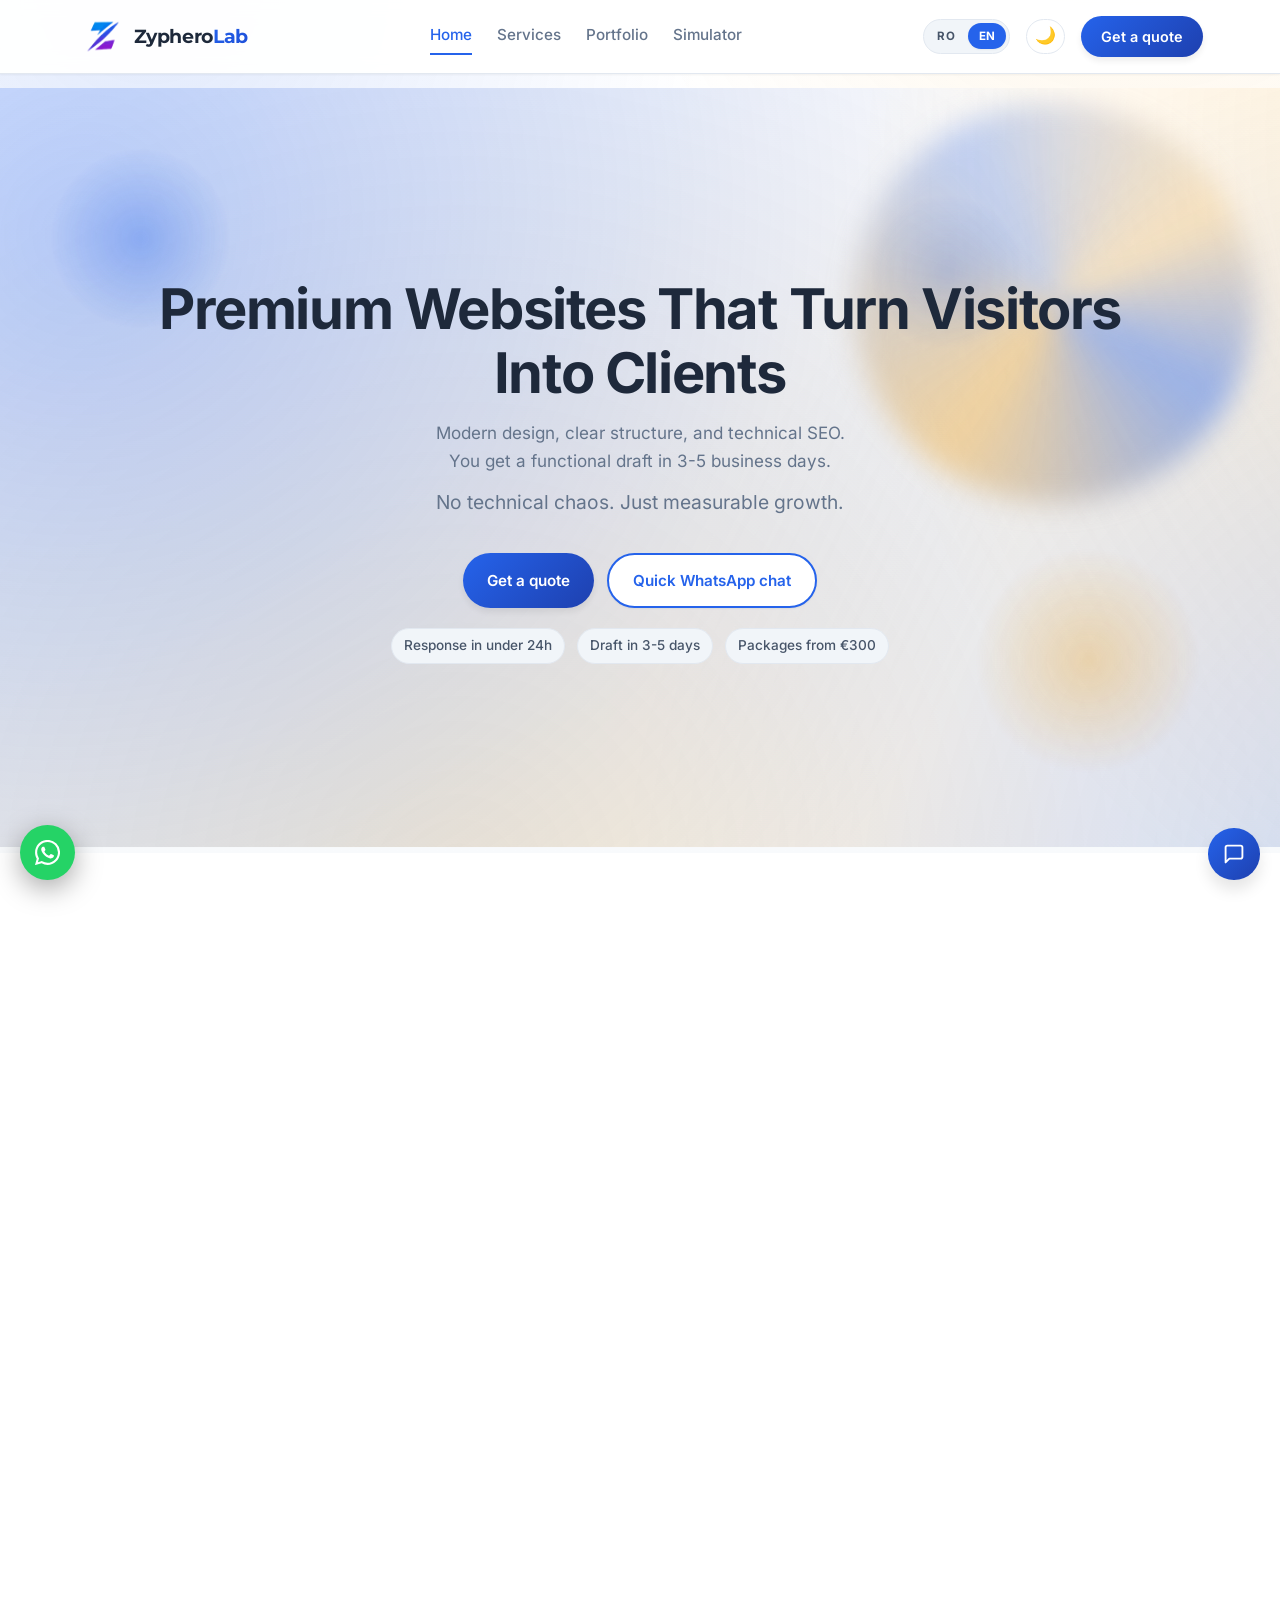
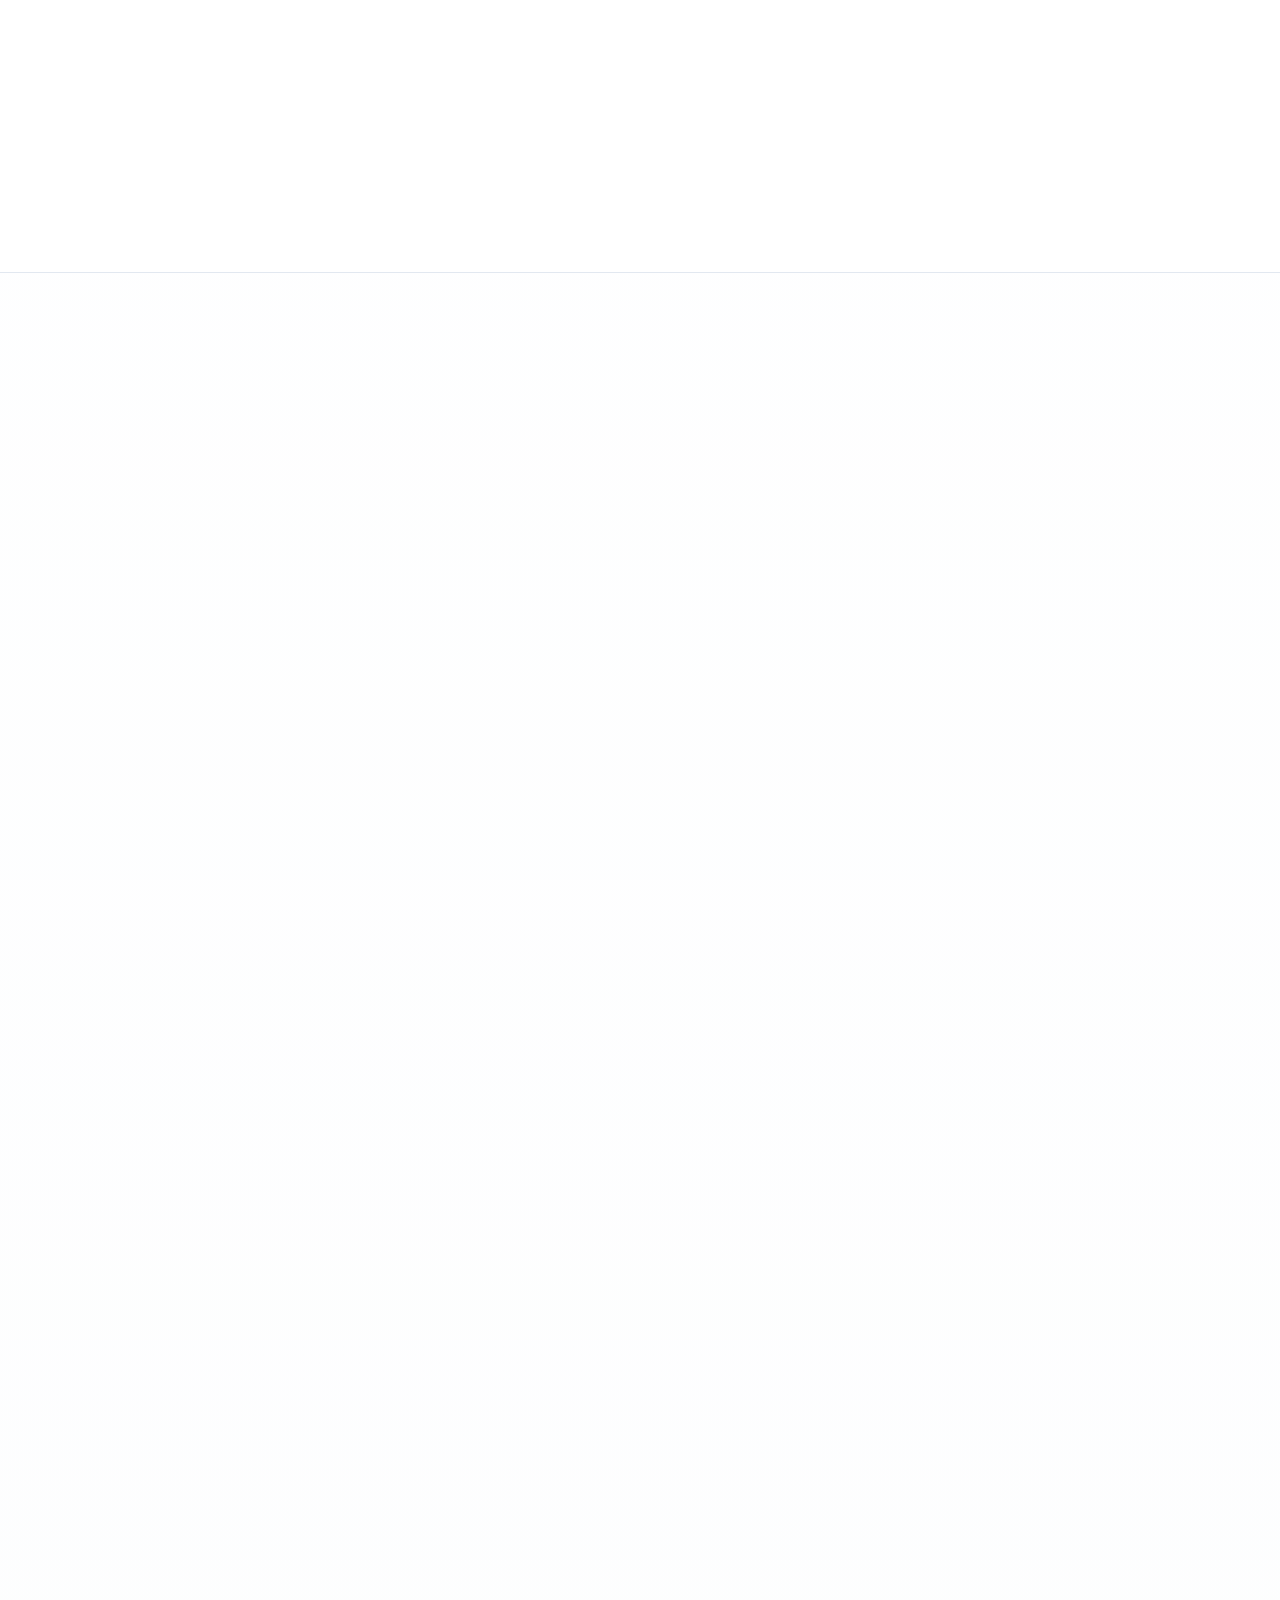
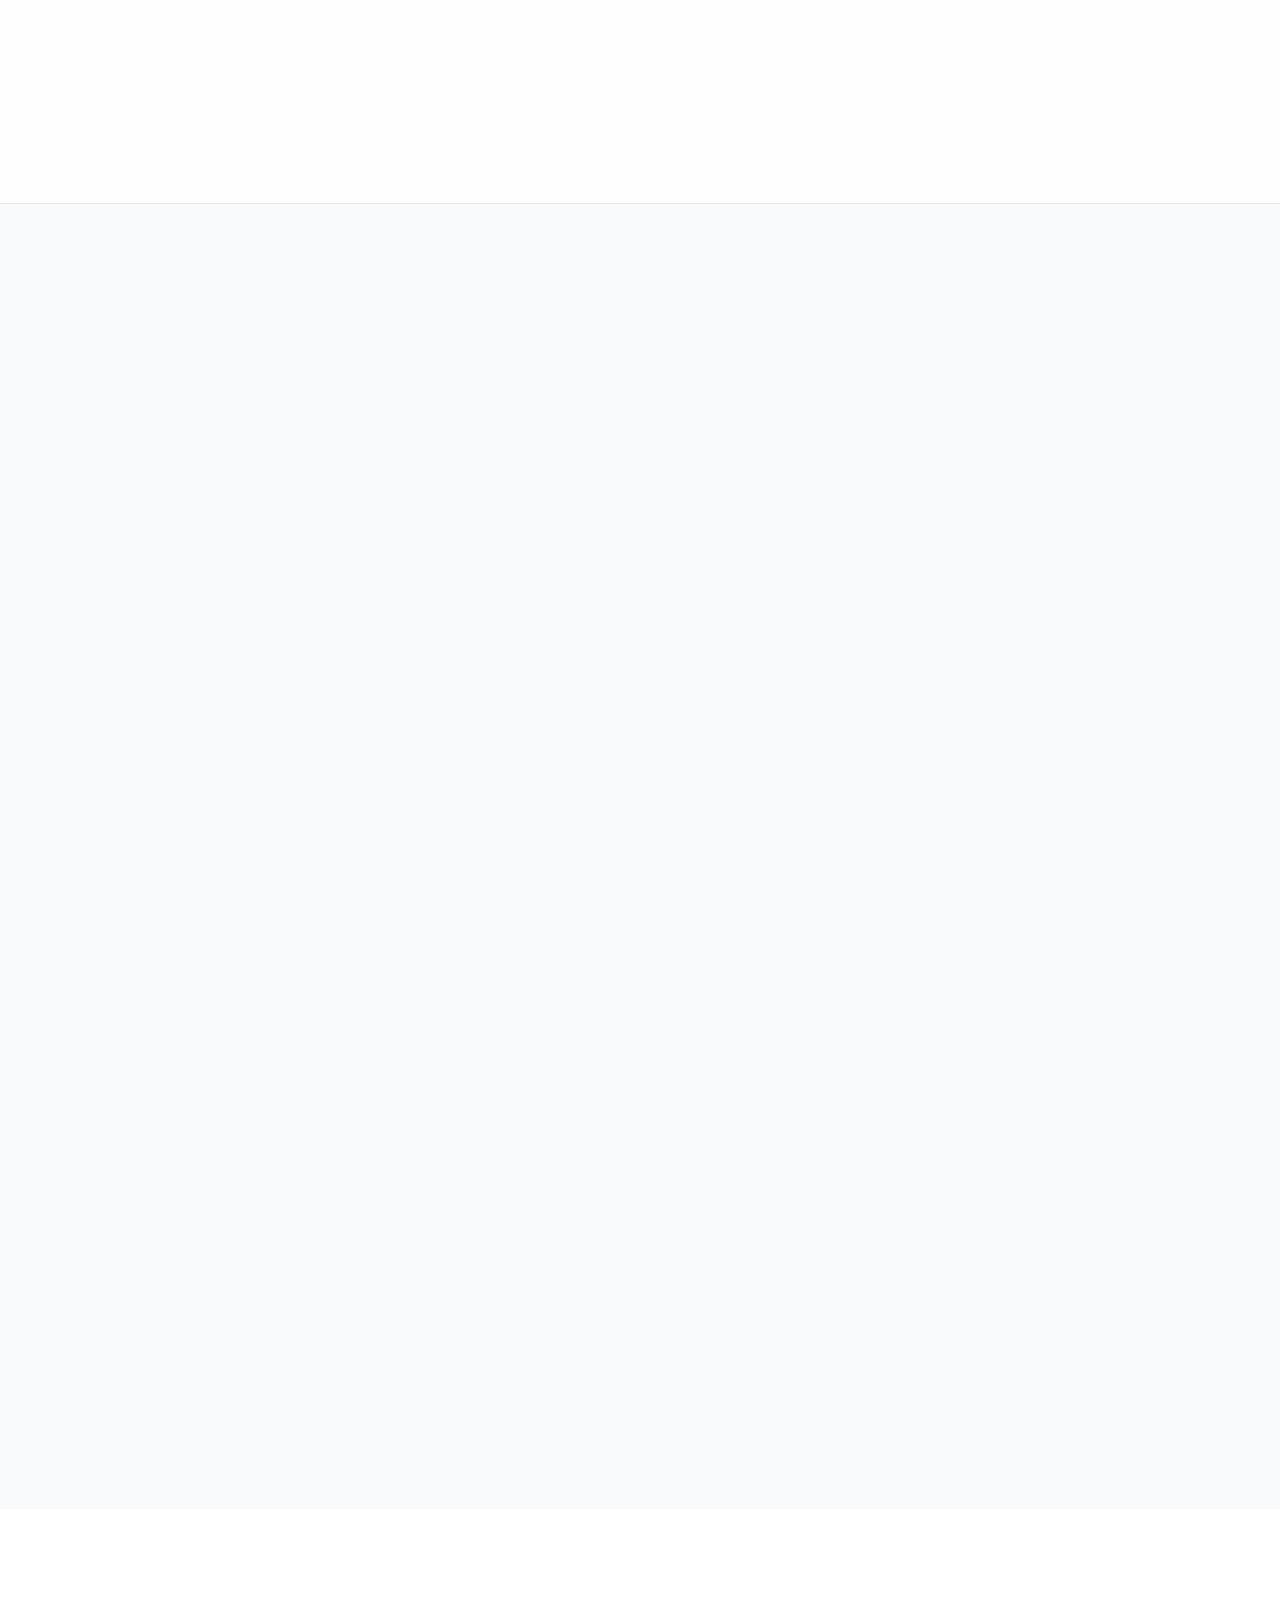
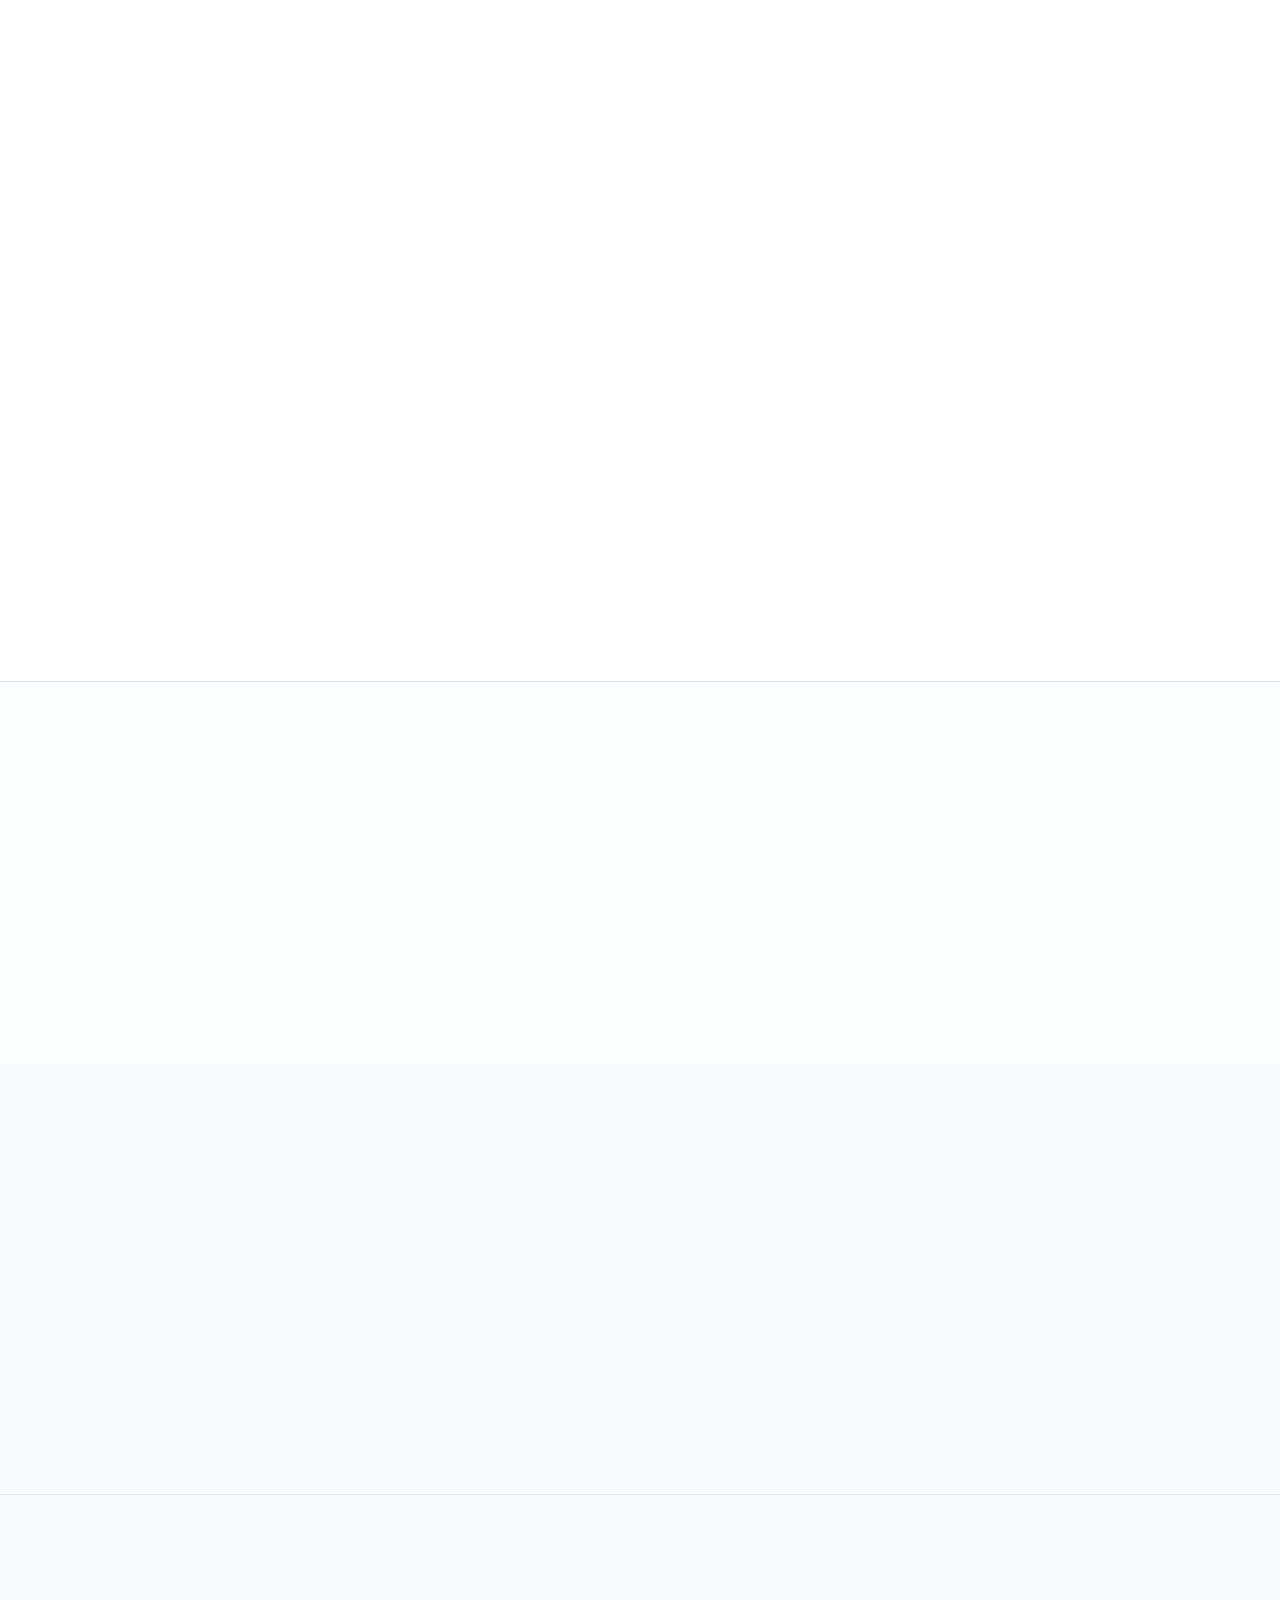
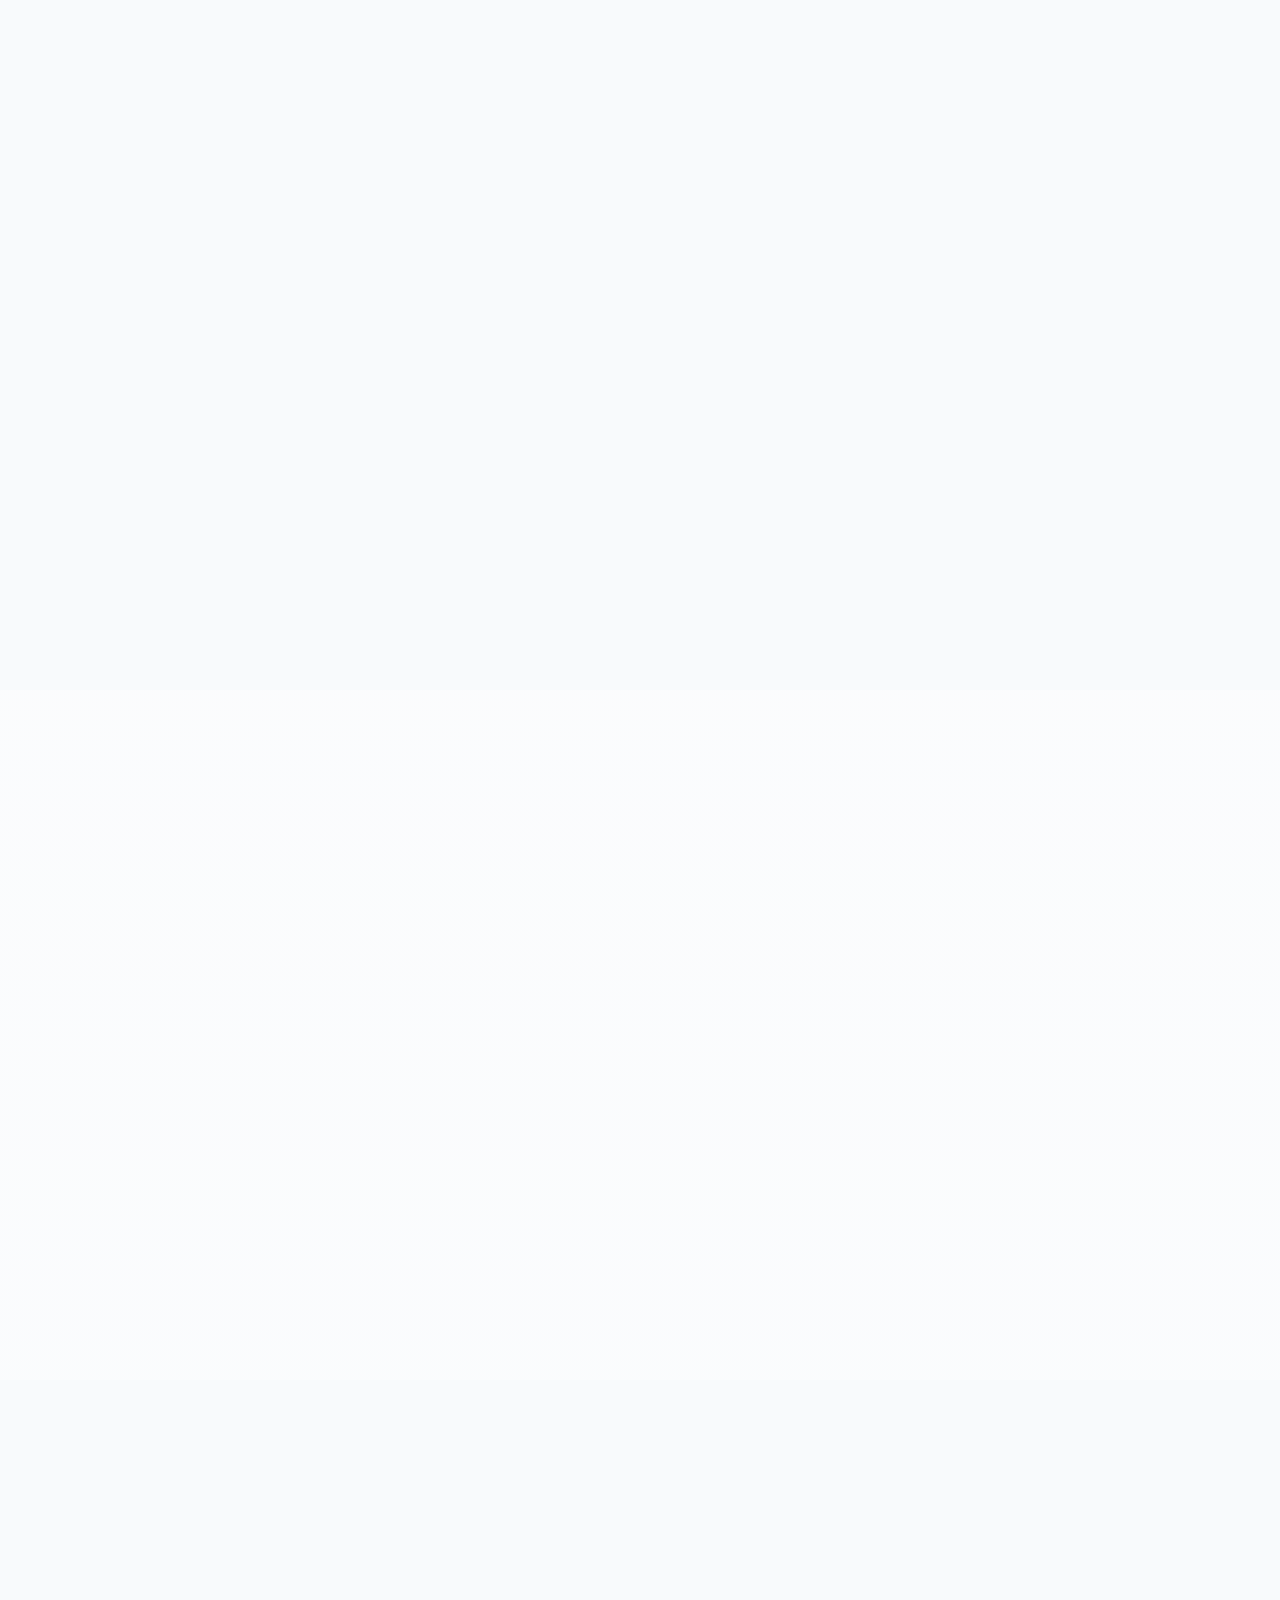
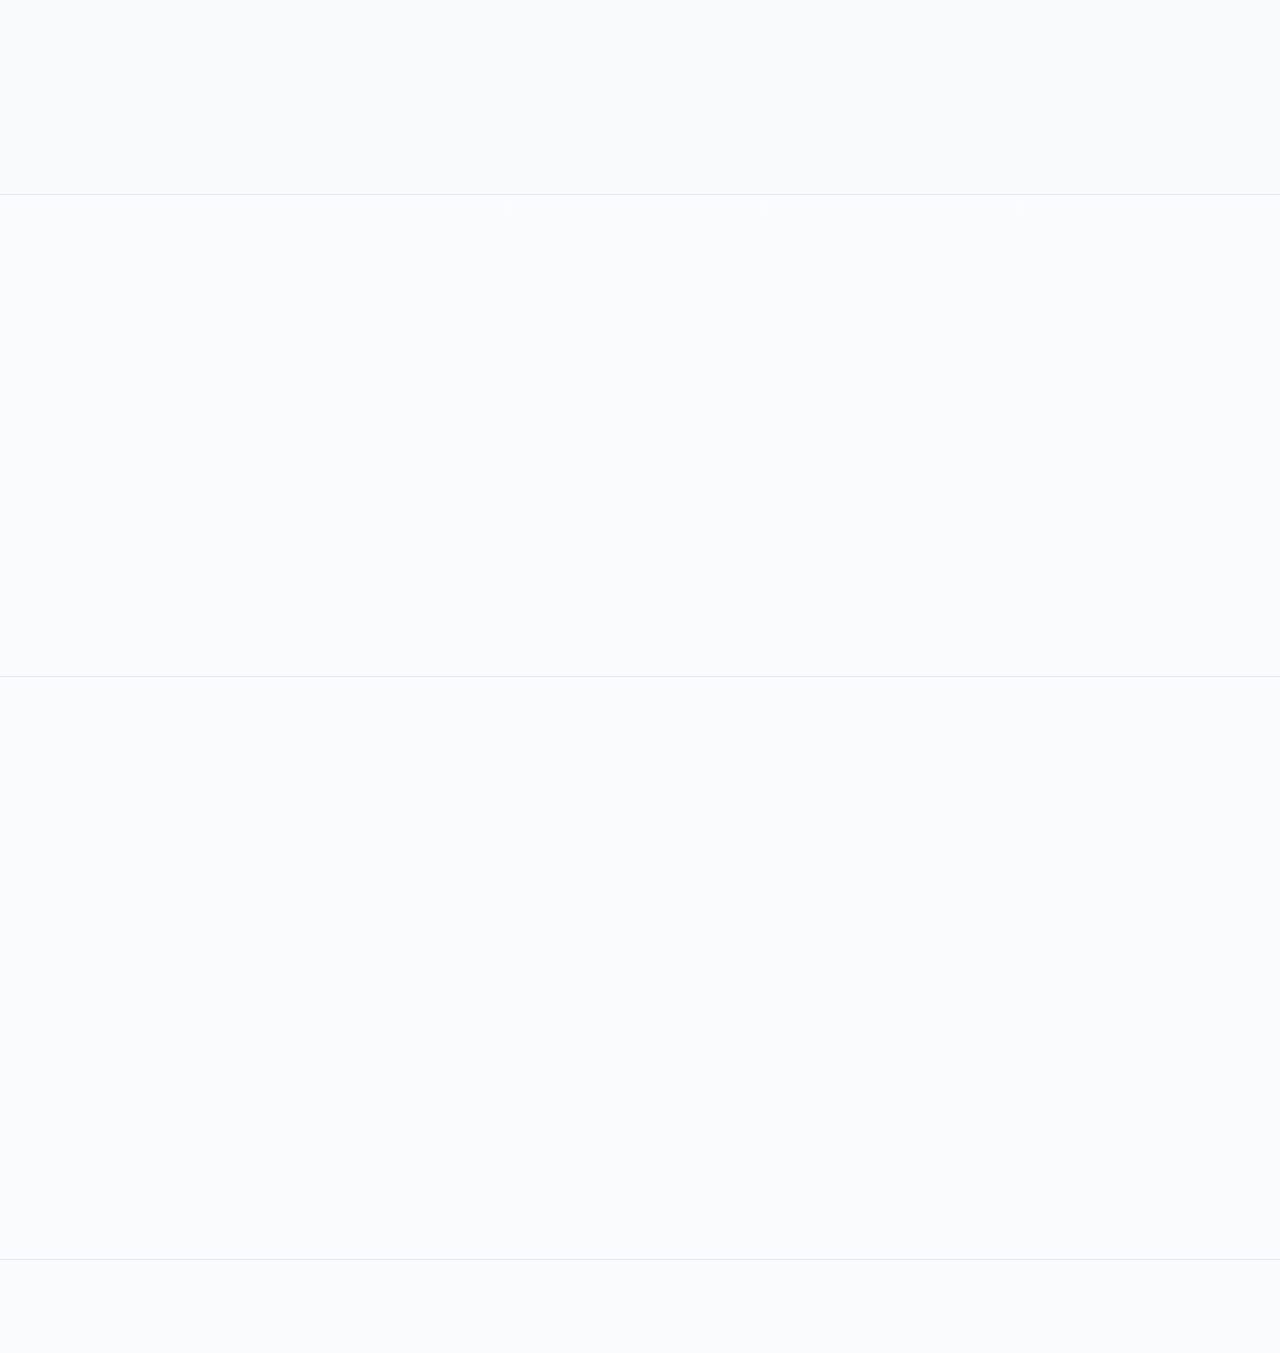
==== commit 18153153: "Prioritize homepage critical fonts to stabilize paint metrics. Preload the primary Inter and Montser" ====
--- a/en/index.html
+++ b/en/index.html
@@ -31,8 +31,9 @@
 <meta name="twitter:title" content="ZypheroLab | Premium websites for business">
 <meta name="twitter:description" content="Fast, SEO-ready websites designed to generate leads.">
 <meta name="twitter:image" content="https://zypherolab.com/img/brand/og-image.png">
-<link rel="preload" href="/css/fonts.css?v=20260424c" as="style" onload="this.onload=null;this.rel='stylesheet'">
-<noscript><link rel="stylesheet" href="/css/fonts.css?v=20260424c"></noscript>
+<link rel="preload" href="/fonts/inter-latin.woff2" as="font" type="font/woff2" crossorigin>
+<link rel="preload" href="/fonts/montserrat-latin.woff2" as="font" type="font/woff2" crossorigin>
+<link rel="stylesheet" href="/css/fonts.css?v=20260424c">
 <link rel="stylesheet" href="/css/style.css?v=20260424b">
 <link rel="alternate" type="text/plain" href="/llms.txt" title="LLMs summary">
 <noscript>
--- a/css/fonts.css
+++ b/css/fonts.css
@@ -3,7 +3,7 @@
   font-family: "Inter";
   font-style: normal;
   font-weight: 400;
-  font-display: swap;
+  font-display: optional;
   src: url("/fonts/inter-latin.woff2") format("woff2");
   unicode-range: U+0000-00FF, U+0131, U+0152-0153, U+02BB-02BC, U+02C6, U+02DA, U+02DC, U+0304, U+0308, U+0329, U+2000-206F, U+20AC, U+2122, U+2191, U+2193, U+2212, U+2215, U+FEFF, U+FFFD;
 }
@@ -12,7 +12,7 @@
   font-family: "Inter";
   font-style: normal;
   font-weight: 400;
-  font-display: swap;
+  font-display: optional;
   src: url("/fonts/inter-latin-ext.woff2") format("woff2");
   unicode-range: U+0100-02BA, U+02BD-02C5, U+02C7-02CC, U+02CE-02D7, U+02DD-02FF, U+0304, U+0308, U+0329, U+1D00-1DBF, U+1E00-1E9F, U+1EF2-1EFF, U+2020, U+20A0-20AB, U+20AD-20C0, U+2113, U+2C60-2C7F, U+A720-A7FF;
 }
@@ -21,7 +21,7 @@
   font-family: "Inter";
   font-style: normal;
   font-weight: 500;
-  font-display: swap;
+  font-display: optional;
   src: url("/fonts/inter-latin.woff2") format("woff2");
   unicode-range: U+0000-00FF, U+0131, U+0152-0153, U+02BB-02BC, U+02C6, U+02DA, U+02DC, U+0304, U+0308, U+0329, U+2000-206F, U+20AC, U+2122, U+2191, U+2193, U+2212, U+2215, U+FEFF, U+FFFD;
 }
@@ -30,7 +30,7 @@
   font-family: "Inter";
   font-style: normal;
   font-weight: 500;
-  font-display: swap;
+  font-display: optional;
   src: url("/fonts/inter-latin-ext.woff2") format("woff2");
   unicode-range: U+0100-02BA, U+02BD-02C5, U+02C7-02CC, U+02CE-02D7, U+02DD-02FF, U+0304, U+0308, U+0329, U+1D00-1DBF, U+1E00-1E9F, U+1EF2-1EFF, U+2020, U+20A0-20AB, U+20AD-20C0, U+2113, U+2C60-2C7F, U+A720-A7FF;
 }
@@ -39,7 +39,7 @@
   font-family: "Inter";
   font-style: normal;
   font-weight: 600;
-  font-display: swap;
+  font-display: optional;
   src: url("/fonts/inter-latin.woff2") format("woff2");
   unicode-range: U+0000-00FF, U+0131, U+0152-0153, U+02BB-02BC, U+02C6, U+02DA, U+02DC, U+0304, U+0308, U+0329, U+2000-206F, U+20AC, U+2122, U+2191, U+2193, U+2212, U+2215, U+FEFF, U+FFFD;
 }
@@ -48,7 +48,7 @@
   font-family: "Inter";
   font-style: normal;
   font-weight: 600;
-  font-display: swap;
+  font-display: optional;
   src: url("/fonts/inter-latin-ext.woff2") format("woff2");
   unicode-range: U+0100-02BA, U+02BD-02C5, U+02C7-02CC, U+02CE-02D7, U+02DD-02FF, U+0304, U+0308, U+0329, U+1D00-1DBF, U+1E00-1E9F, U+1EF2-1EFF, U+2020, U+20A0-20AB, U+20AD-20C0, U+2113, U+2C60-2C7F, U+A720-A7FF;
 }
@@ -57,7 +57,7 @@
   font-family: "Inter";
   font-style: normal;
   font-weight: 700;
-  font-display: swap;
+  font-display: optional;
   src: url("/fonts/inter-latin.woff2") format("woff2");
   unicode-range: U+0000-00FF, U+0131, U+0152-0153, U+02BB-02BC, U+02C6, U+02DA, U+02DC, U+0304, U+0308, U+0329, U+2000-206F, U+20AC, U+2122, U+2191, U+2193, U+2212, U+2215, U+FEFF, U+FFFD;
 }
@@ -66,7 +66,7 @@
   font-family: "Inter";
   font-style: normal;
   font-weight: 700;
-  font-display: swap;
+  font-display: optional;
   src: url("/fonts/inter-latin-ext.woff2") format("woff2");
   unicode-range: U+0100-02BA, U+02BD-02C5, U+02C7-02CC, U+02CE-02D7, U+02DD-02FF, U+0304, U+0308, U+0329, U+1D00-1DBF, U+1E00-1E9F, U+1EF2-1EFF, U+2020, U+20A0-20AB, U+20AD-20C0, U+2113, U+2C60-2C7F, U+A720-A7FF;
 }
@@ -75,7 +75,7 @@
   font-family: "Montserrat";
   font-style: normal;
   font-weight: 600;
-  font-display: swap;
+  font-display: optional;
   src: url("/fonts/montserrat-latin.woff2") format("woff2");
   unicode-range: U+0000-00FF, U+0131, U+0152-0153, U+02BB-02BC, U+02C6, U+02DA, U+02DC, U+0304, U+0308, U+0329, U+2000-206F, U+20AC, U+2122, U+2191, U+2193, U+2212, U+2215, U+FEFF, U+FFFD;
 }
@@ -84,7 +84,7 @@
   font-family: "Montserrat";
   font-style: normal;
   font-weight: 600;
-  font-display: swap;
+  font-display: optional;
   src: url("/fonts/montserrat-latin-ext.woff2") format("woff2");
   unicode-range: U+0100-02BA, U+02BD-02C5, U+02C7-02CC, U+02CE-02D7, U+02DD-02FF, U+0304, U+0308, U+0329, U+1D00-1DBF, U+1E00-1E9F, U+1EF2-1EFF, U+2020, U+20A0-20AB, U+20AD-20C0, U+2113, U+2C60-2C7F, U+A720-A7FF;
 }
@@ -93,7 +93,7 @@
   font-family: "Montserrat";
   font-style: normal;
   font-weight: 700;
-  font-display: swap;
+  font-display: optional;
   src: url("/fonts/montserrat-latin.woff2") format("woff2");
   unicode-range: U+0000-00FF, U+0131, U+0152-0153, U+02BB-02BC, U+02C6, U+02DA, U+02DC, U+0304, U+0308, U+0329, U+2000-206F, U+20AC, U+2122, U+2191, U+2193, U+2212, U+2215, U+FEFF, U+FFFD;
 }
@@ -102,7 +102,7 @@
   font-family: "Montserrat";
   font-style: normal;
   font-weight: 700;
-  font-display: swap;
+  font-display: optional;
   src: url("/fonts/montserrat-latin-ext.woff2") format("woff2");
   unicode-range: U+0100-02BA, U+02BD-02C5, U+02C7-02CC, U+02CE-02D7, U+02DD-02FF, U+0304, U+0308, U+0329, U+1D00-1DBF, U+1E00-1E9F, U+1EF2-1EFF, U+2020, U+20A0-20AB, U+20AD-20C0, U+2113, U+2C60-2C7F, U+A720-A7FF;
 }
@@ -111,7 +111,7 @@
   font-family: "Montserrat";
   font-style: normal;
   font-weight: 800;
-  font-display: swap;
+  font-display: optional;
   src: url("/fonts/montserrat-latin.woff2") format("woff2");
   unicode-range: U+0000-00FF, U+0131, U+0152-0153, U+02BB-02BC, U+02C6, U+02DA, U+02DC, U+0304, U+0308, U+0329, U+2000-206F, U+20AC, U+2122, U+2191, U+2193, U+2212, U+2215, U+FEFF, U+FFFD;
 }
@@ -120,7 +120,7 @@
   font-family: "Montserrat";
   font-style: normal;
   font-weight: 800;
-  font-display: swap;
+  font-display: optional;
   src: url("/fonts/montserrat-latin-ext.woff2") format("woff2");
   unicode-range: U+0100-02BA, U+02BD-02C5, U+02C7-02CC, U+02CE-02D7, U+02DD-02FF, U+0304, U+0308, U+0329, U+1D00-1DBF, U+1E00-1E9F, U+1EF2-1EFF, U+2020, U+20A0-20AB, U+20AD-20C0, U+2113, U+2C60-2C7F, U+A720-A7FF;
 }
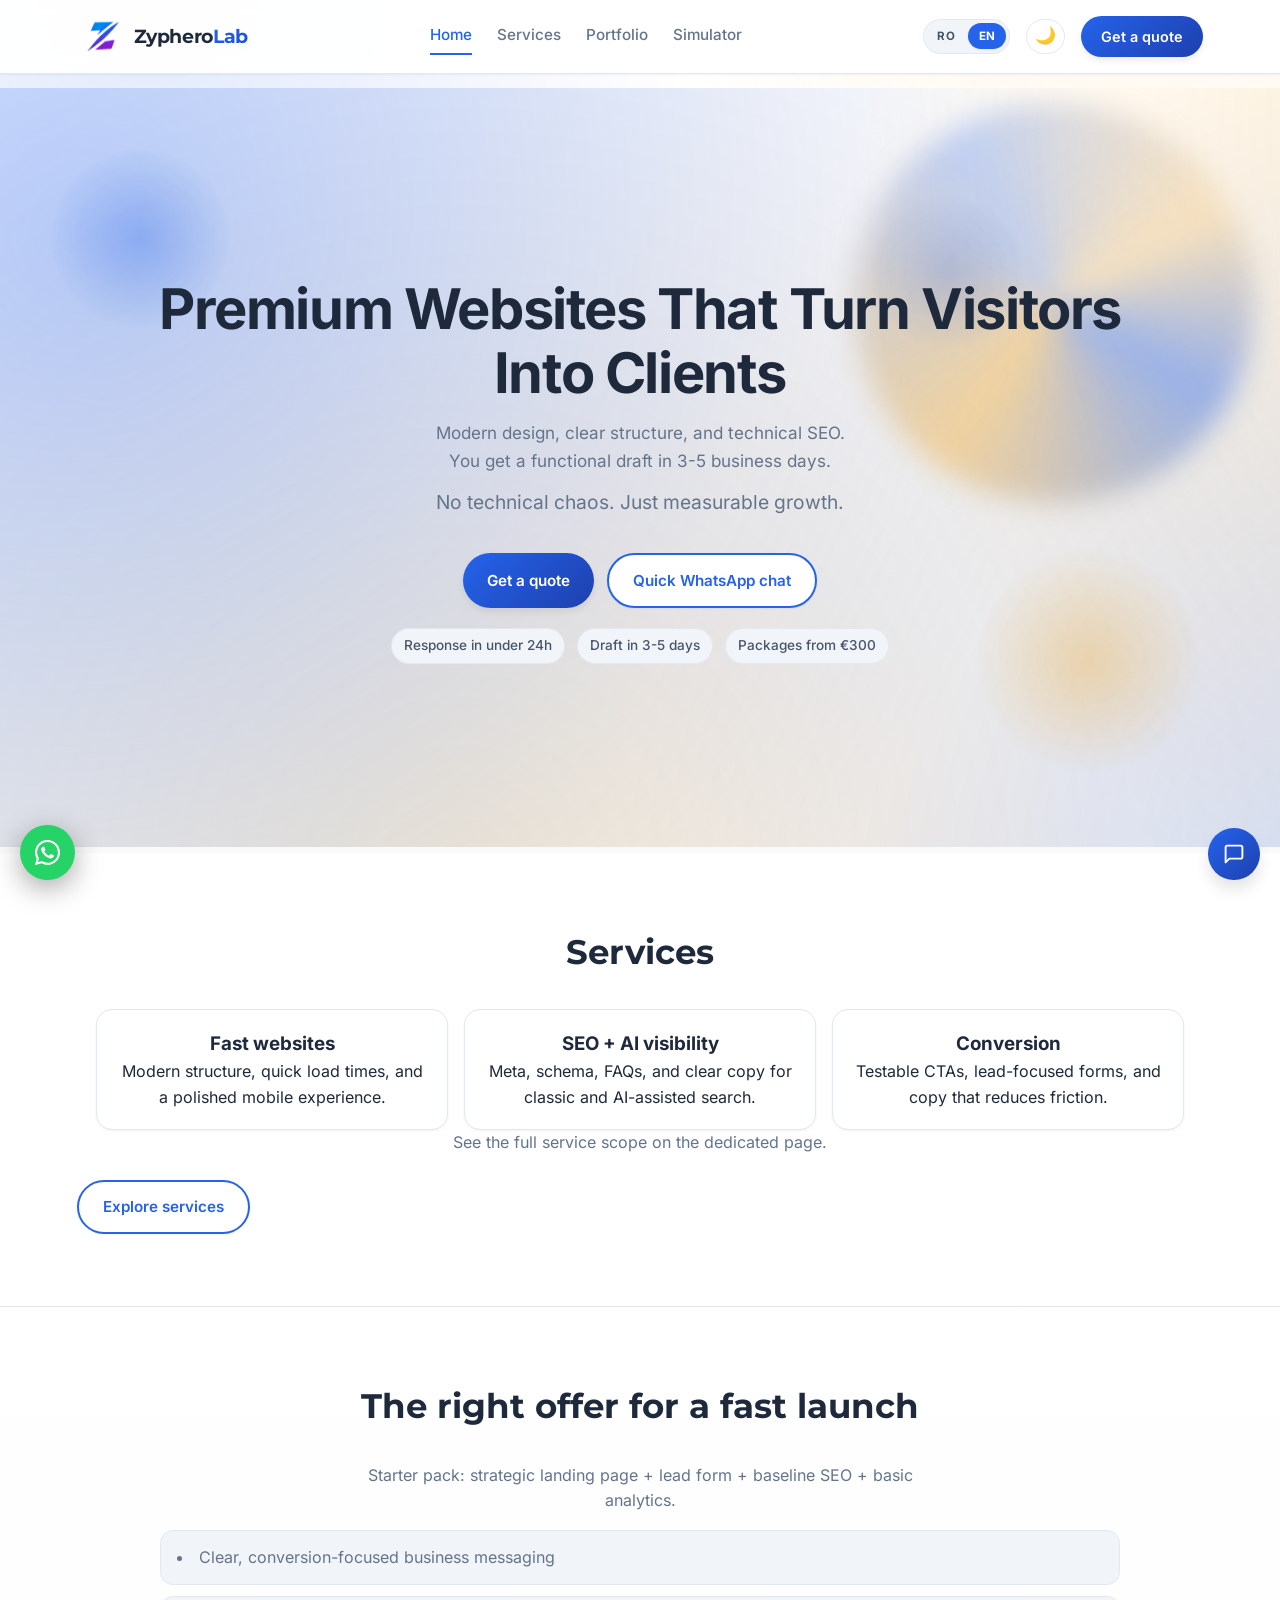
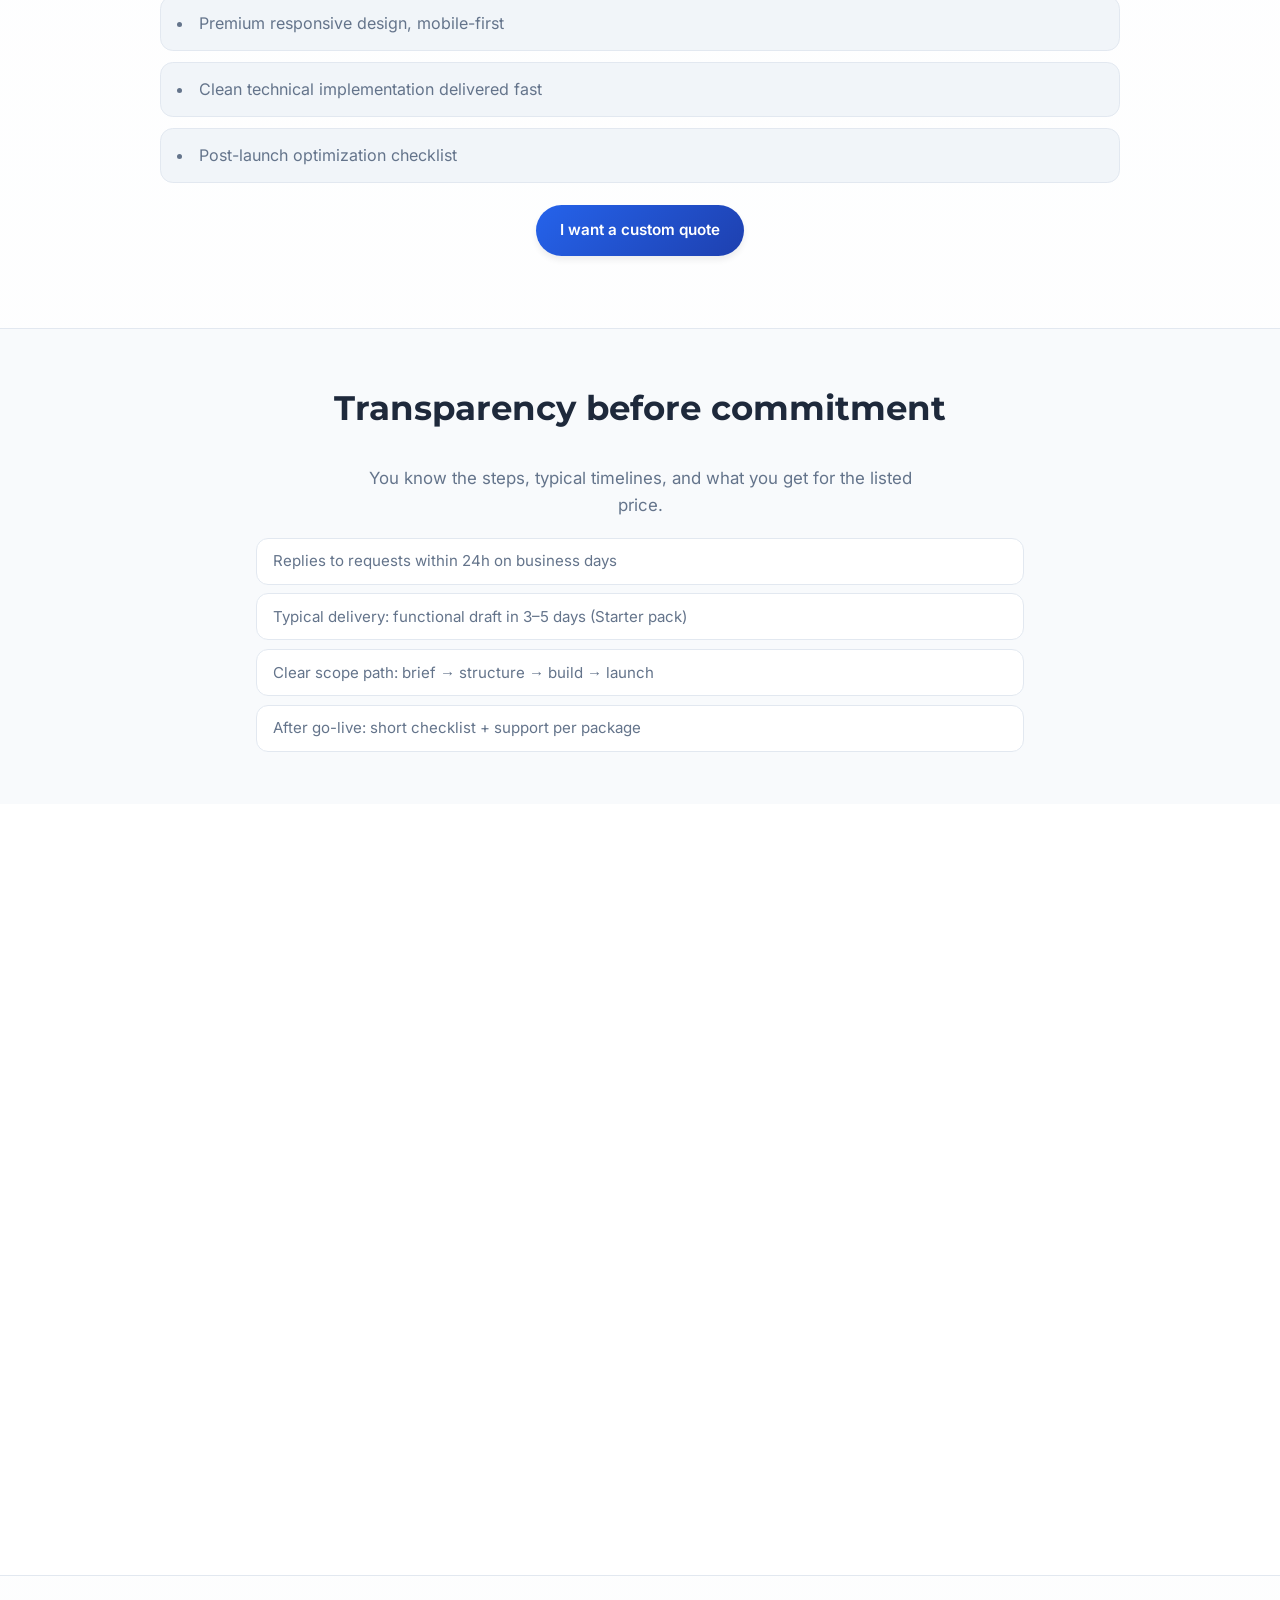
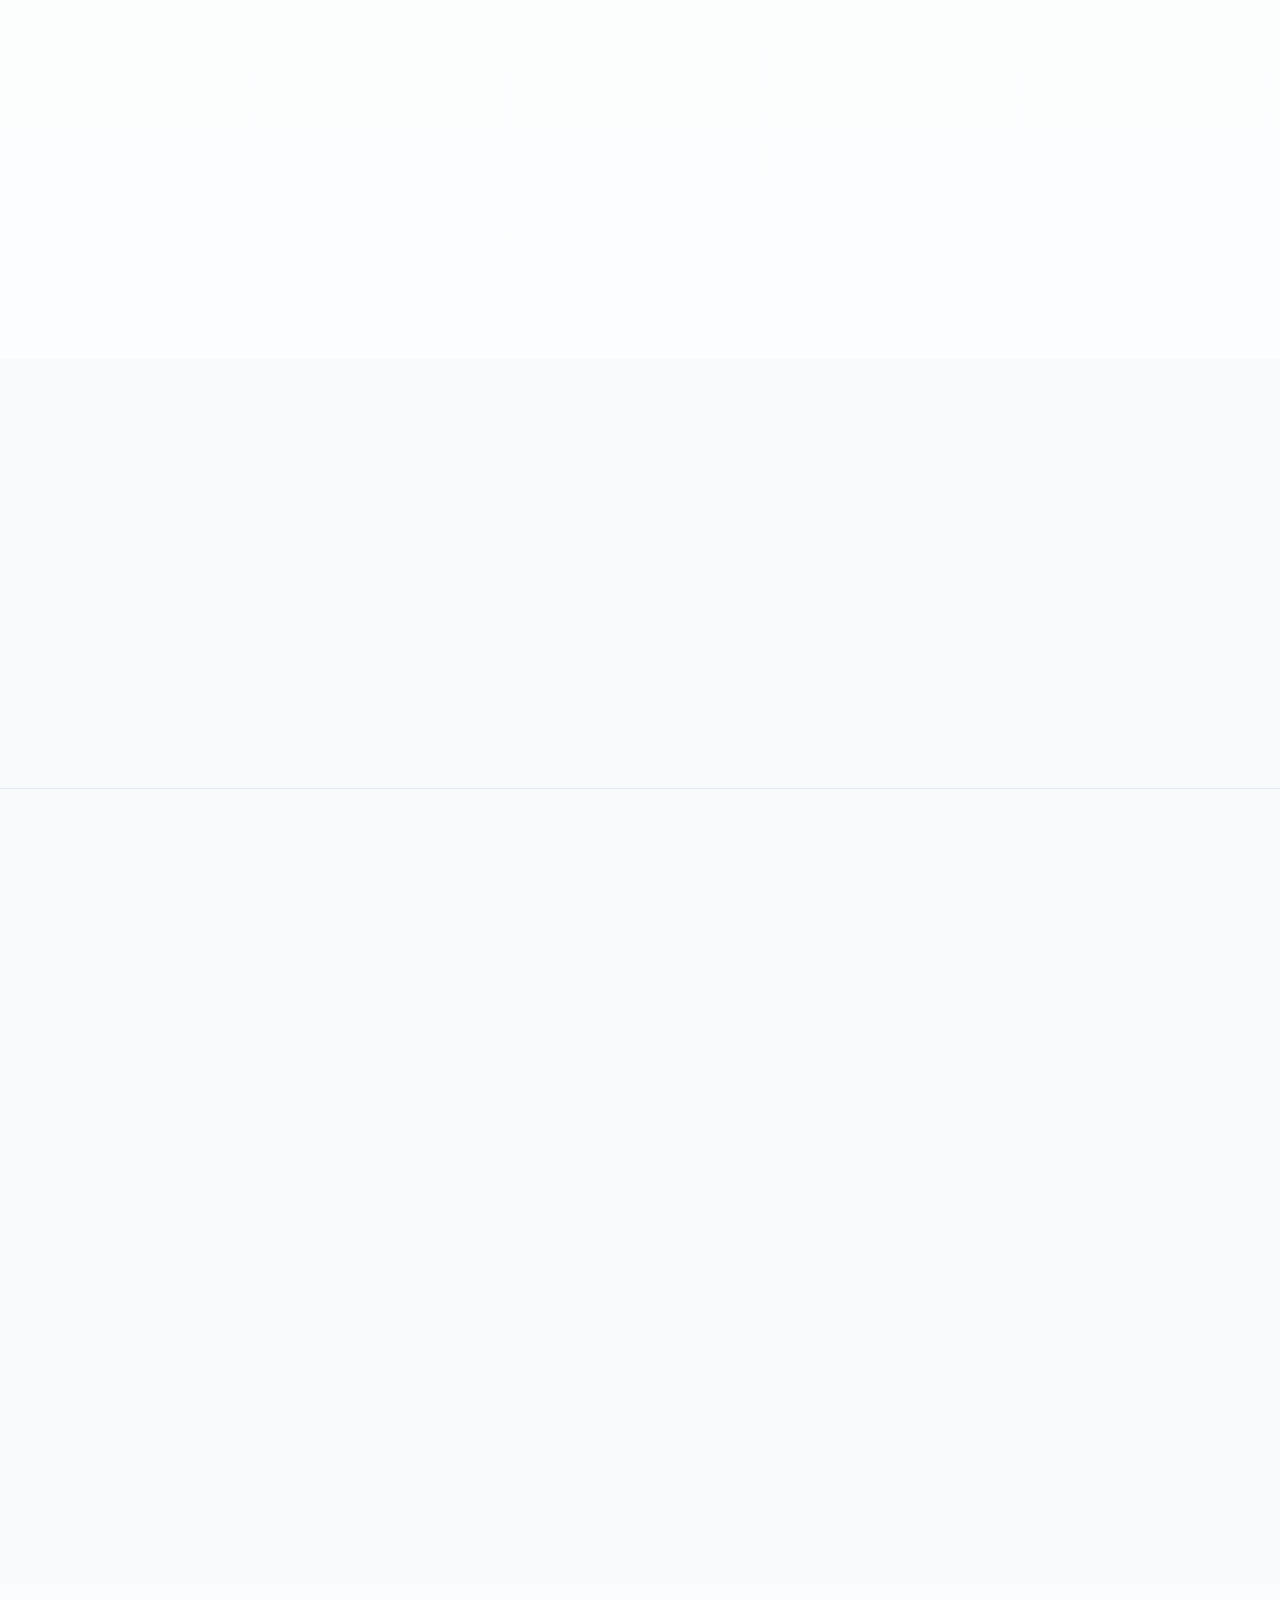
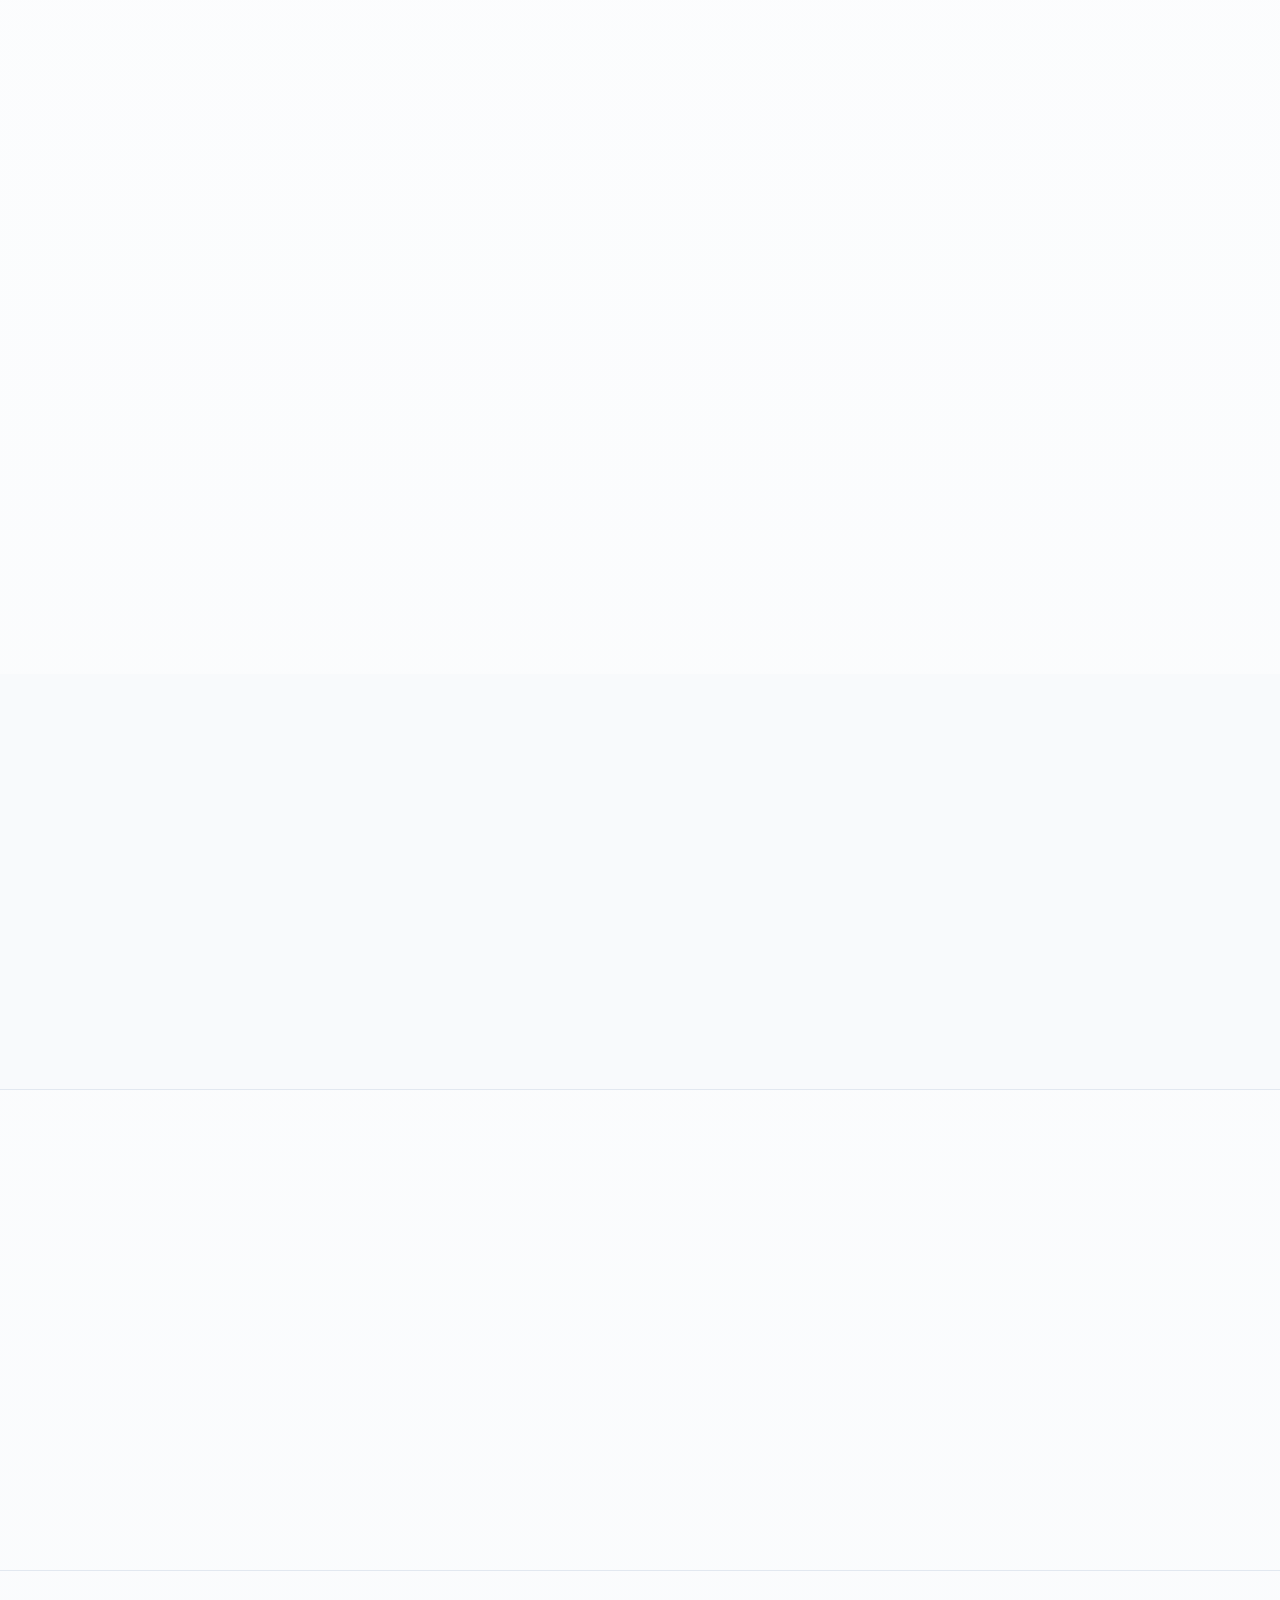
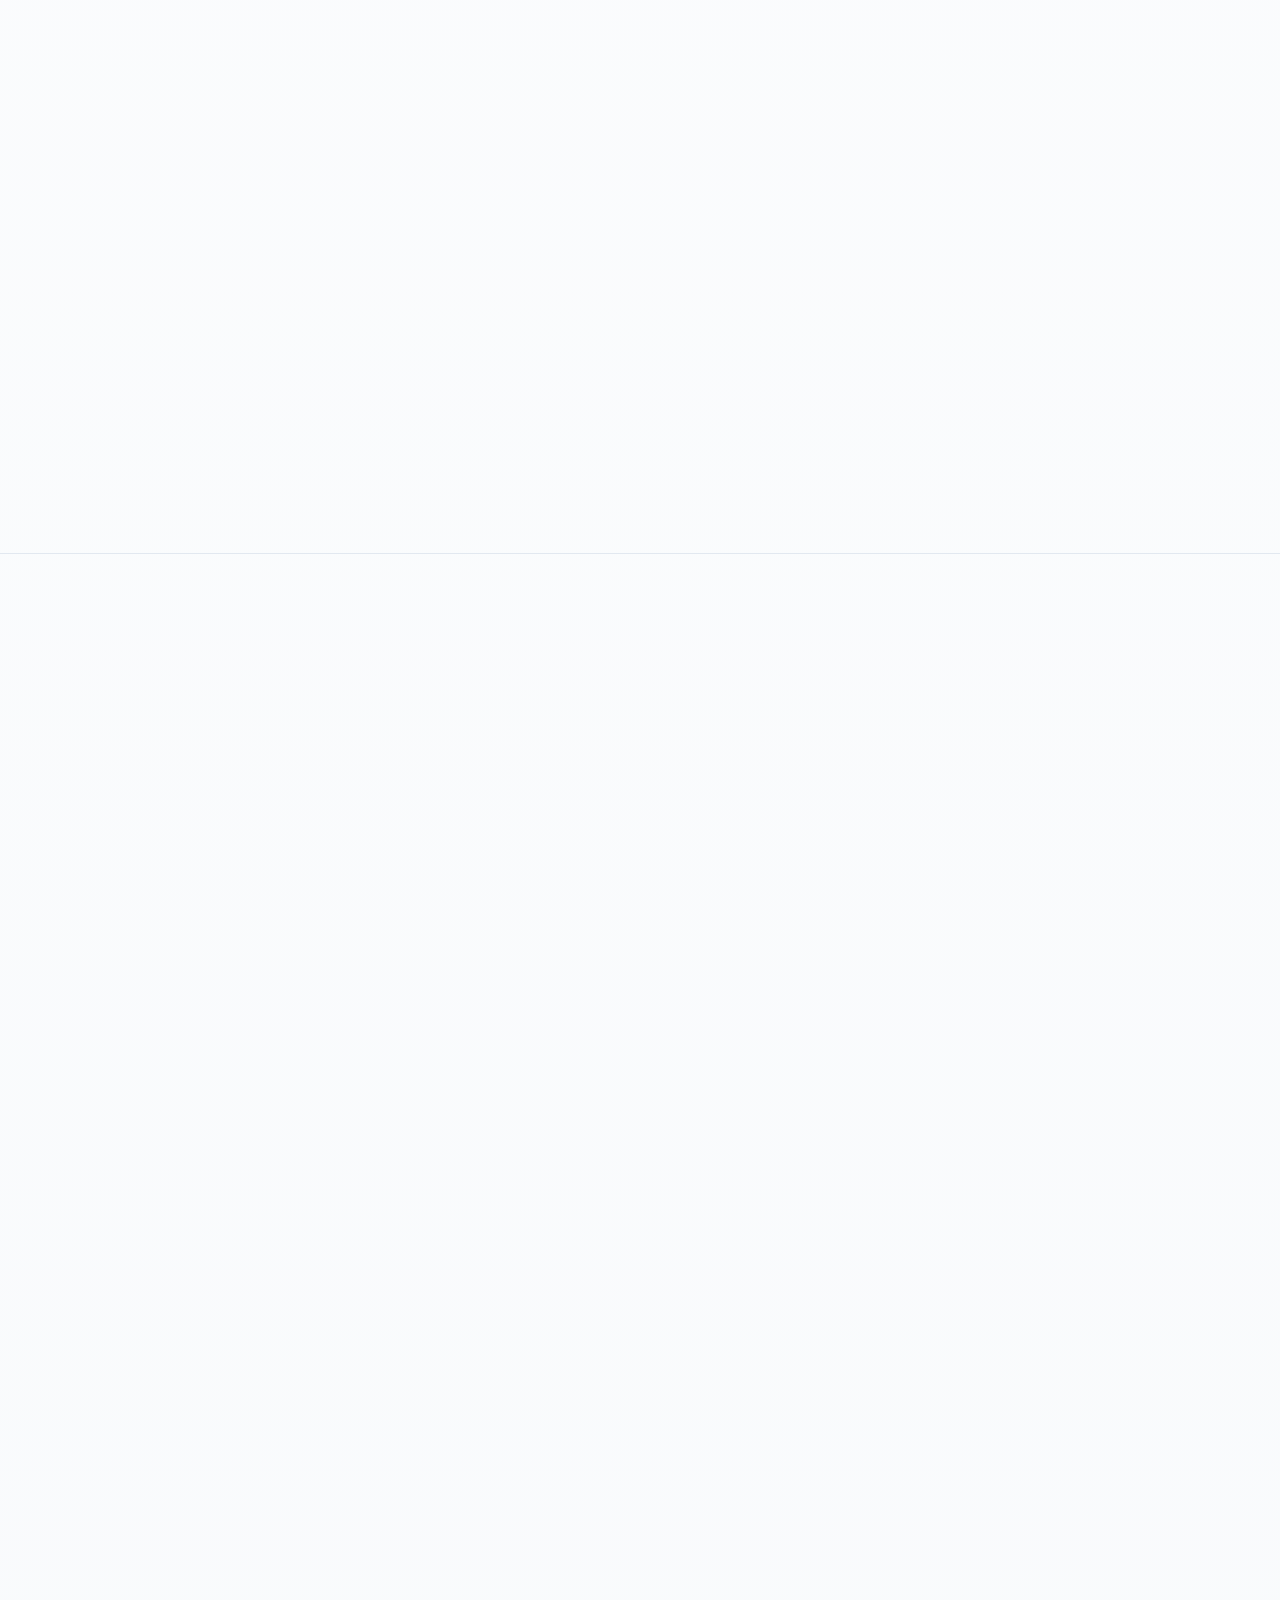
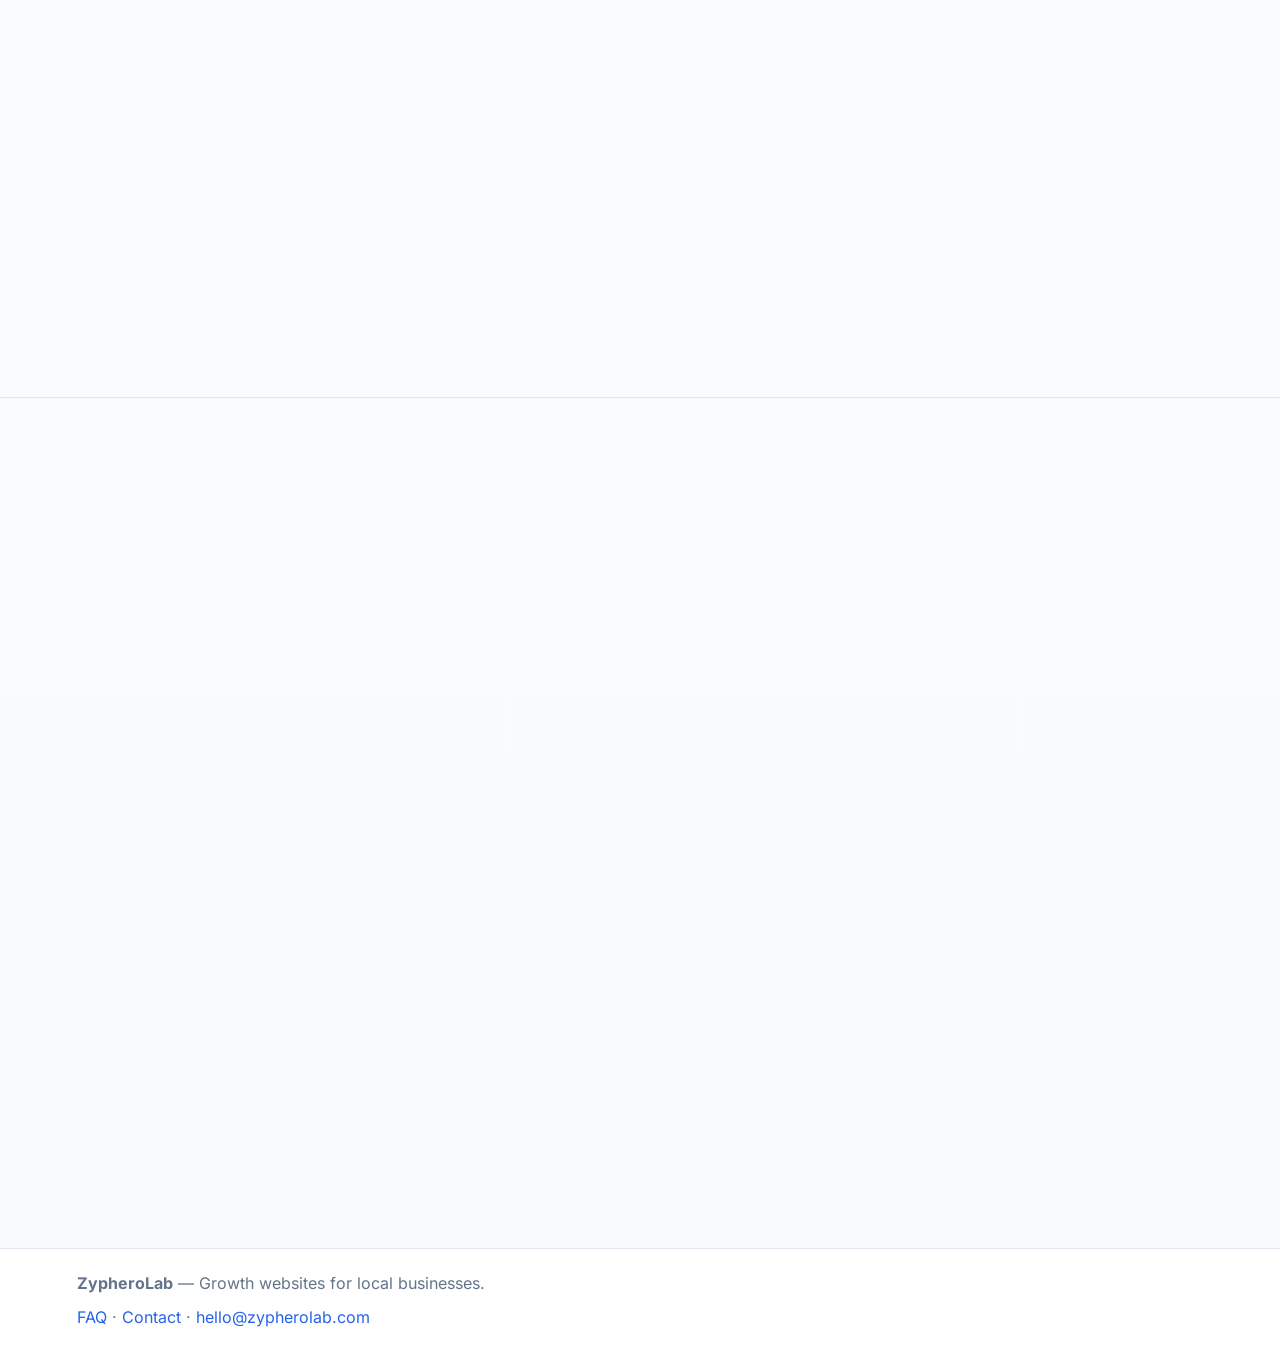
==== commit 8593ffe7: "Split homepage critical CSS from non-critical styles to cut render-blocking time. This keeps above-t" ====
--- a/en/index.html
+++ b/en/index.html
@@ -34,7 +34,9 @@
 <link rel="preload" href="/fonts/inter-latin.woff2" as="font" type="font/woff2" crossorigin>
 <link rel="preload" href="/fonts/montserrat-latin.woff2" as="font" type="font/woff2" crossorigin>
 <link rel="stylesheet" href="/css/fonts.css?v=20260424c">
-<link rel="stylesheet" href="/css/style.css?v=20260424b">
+<link rel="stylesheet" href="/css/home-critical.css?v=20260424a">
+<link rel="preload" href="/css/style.css?v=20260424c" as="style" onload="this.onload=null;this.rel='stylesheet'">
+<noscript><link rel="stylesheet" href="/css/style.css?v=20260424c"></noscript>
 <link rel="alternate" type="text/plain" href="/llms.txt" title="LLMs summary">
 <noscript>
   <style>
--- a/css/home-critical.css
+++ b/css/home-critical.css
@@ -0,0 +1,435 @@
+/* Critical CSS for homepage first paint (header + hero). */
+* {
+  margin: 0;
+  padding: 0;
+  box-sizing: border-box;
+}
+
+:root {
+  --bg-primary: #ffffff;
+  --bg-secondary: #f8fafc;
+  --bg-tertiary: #f1f5f9;
+  --bg-dark: #0f172a;
+  --primary: #2563eb;
+  --primary-dark: #1d4ed8;
+  --text-main: #1e293b;
+  --text-secondary: #64748b;
+  --text-muted: #94a3b8;
+  --border: #e2e8f0;
+  --shadow-sm: 0 1px 2px rgba(0, 0, 0, 0.05);
+  --shadow-md: 0 4px 6px rgba(0, 0, 0, 0.07);
+  --shadow-lg: 0 10px 15px rgba(0, 0, 0, 0.1);
+  --gradient-cta: linear-gradient(135deg, #2563eb 0%, #1e40af 100%);
+  --font-display: "Montserrat", "Inter", system-ui, sans-serif;
+  --header-offset: 5.5rem;
+}
+
+html {
+  scroll-padding-top: var(--header-offset);
+}
+
+body {
+  font-family: "Inter", sans-serif;
+  color: var(--text-main);
+  line-height: 1.6;
+  min-height: 100vh;
+  background-color: var(--bg-primary);
+  background-image: linear-gradient(180deg, var(--bg-primary) 0%, var(--bg-secondary) 100%);
+}
+
+a {
+  color: inherit;
+}
+
+.skip-link {
+  position: absolute;
+  left: -9999px;
+  top: 0;
+  background: var(--bg-dark);
+  color: #fff;
+  padding: 0.6rem 0.8rem;
+  border-radius: 0.5rem;
+  z-index: 9999;
+}
+
+.skip-link:focus-visible {
+  left: 1rem;
+  top: 1rem;
+}
+
+header {
+  position: fixed;
+  top: 0;
+  left: 0;
+  width: 100%;
+  z-index: 1000;
+  padding: 16px 6%;
+  display: flex;
+  justify-content: center;
+  align-items: center;
+  background: rgba(255, 255, 255, 0.95);
+  border-bottom: 1px solid var(--border);
+  box-shadow: var(--shadow-sm);
+}
+
+.header-inner {
+  width: 100%;
+  max-width: 1200px;
+  margin: 0 auto;
+  display: flex;
+  align-items: center;
+  justify-content: space-between;
+  gap: 1rem;
+  position: relative;
+}
+
+.brand {
+  display: inline-flex;
+  align-items: center;
+  gap: 0.42rem;
+  text-decoration: none;
+  color: var(--text-main);
+  flex-shrink: 0;
+  border-radius: 0.65rem;
+}
+
+.brand-mark-hex {
+  display: inline-flex;
+  align-items: center;
+  justify-content: center;
+  width: 50px;
+  height: 36px;
+  flex-shrink: 0;
+}
+
+.brand-mark-img,
+.brand-mark-img img {
+  display: block;
+  width: 100%;
+  height: 100%;
+  object-fit: contain;
+}
+
+.brand-wordmark {
+  font-family: var(--font-display);
+  font-weight: 700;
+  font-size: clamp(1.05rem, 2.8vw, 1.2rem);
+  letter-spacing: -0.02em;
+  line-height: 1;
+  color: var(--text-main);
+  white-space: nowrap;
+}
+
+.brand-wordmark-accent {
+  margin-left: 0.02em;
+  background: linear-gradient(135deg, var(--primary) 0%, var(--primary-dark) 100%);
+  -webkit-background-clip: text;
+  background-clip: text;
+  color: transparent;
+}
+
+.nav-main {
+  display: flex;
+  flex-wrap: wrap;
+  align-items: center;
+  justify-content: center;
+  flex: 1;
+}
+
+.nav-main a {
+  text-decoration: none;
+  color: var(--text-secondary);
+  font-weight: 500;
+  font-size: 0.95rem;
+  padding: 0.35rem 0;
+  margin-left: 25px;
+  border-bottom: 2px solid transparent;
+}
+
+.nav-main a:first-child {
+  margin-left: 0;
+}
+
+.nav-main a.is-active {
+  color: var(--primary);
+  border-bottom-color: var(--primary);
+}
+
+.header-cta {
+  flex-shrink: 0;
+  padding: 0.55rem 1.25rem;
+  border-radius: 999px;
+  font-weight: 600;
+  font-size: 0.9rem;
+  text-decoration: none;
+  color: #fff;
+  background: var(--gradient-cta);
+  box-shadow: var(--shadow-md);
+}
+
+.lang-switch {
+  display: inline-flex;
+  align-items: center;
+  gap: 0.2rem;
+  padding: 0.2rem;
+  border-radius: 999px;
+  background: var(--bg-tertiary);
+  border: 1px solid var(--border);
+  flex-shrink: 0;
+}
+
+.lang-btn {
+  min-width: 2.35rem;
+  padding: 0.38rem 0.5rem;
+  border: none;
+  border-radius: 999px;
+  font-family: inherit;
+  font-size: 0.72rem;
+  font-weight: 700;
+  letter-spacing: 0.04em;
+  color: #475569;
+  background: transparent;
+}
+
+.lang-btn.is-active {
+  color: #fff;
+  background: var(--primary);
+}
+
+.dark-mode-toggle {
+  padding: 0.5rem;
+  border: 1px solid var(--border);
+  border-radius: 999px;
+  background: #fff;
+  display: flex;
+  align-items: center;
+  justify-content: center;
+}
+
+.dark-mode-toggle-icon {
+  font-size: 1.05rem;
+  line-height: 1;
+}
+
+.hamburger,
+.mobile-menu,
+.mobile-menu-overlay {
+  display: none;
+}
+
+main {
+  overflow-x: clip;
+  position: relative;
+  z-index: 1;
+  padding-top: var(--header-offset);
+}
+
+.hero {
+  position: relative;
+  padding: 120px 10%;
+  min-height: min(85vh, 48rem);
+  display: flex;
+  align-items: center;
+  background: linear-gradient(180deg, var(--bg-primary) 0%, var(--bg-secondary) 100%);
+  overflow: hidden;
+}
+
+.hero-inner {
+  max-width: 1200px;
+  margin: 0 auto;
+  width: 100%;
+  display: grid;
+  grid-template-columns: 1fr;
+  gap: clamp(1.2rem, 3vw, 2rem);
+  align-items: center;
+  justify-items: center;
+}
+
+.hero-copy {
+  display: flex;
+  flex-direction: column;
+  align-items: center;
+  text-align: center;
+  position: relative;
+  z-index: 1;
+}
+
+.hero h1 {
+  font-family: "Inter", system-ui, sans-serif;
+  font-size: clamp(2.25rem, 5.5vw, 3.5rem);
+  font-weight: 700;
+  line-height: 1.15;
+  letter-spacing: -0.025em;
+  color: var(--text-main);
+}
+
+.hero p {
+  margin-top: 15px;
+  color: var(--text-secondary);
+  font-size: 17px;
+}
+
+.hero-subtitle,
+.hero-lead {
+  max-width: 42ch;
+  margin-inline: auto;
+}
+
+.hero .hero-tagline {
+  margin-top: 0.75rem;
+  color: var(--text-secondary);
+  font-size: clamp(1.05rem, 2.2vw, 1.2rem);
+  font-weight: 400;
+}
+
+.hero-actions {
+  display: flex;
+  flex-wrap: wrap;
+  justify-content: center;
+  gap: 0.85rem;
+  margin-top: 1.75rem;
+  min-height: 2.75rem;
+}
+
+.btn {
+  display: inline-flex;
+  align-items: center;
+  justify-content: center;
+  gap: 0.4rem;
+  margin-top: 0.5rem;
+  padding: 0.82rem 1.5rem;
+  border-radius: 999px;
+  border: none;
+  font-weight: 600;
+  font-size: 0.95rem;
+  text-decoration: none;
+  background: var(--gradient-cta);
+  color: #fff;
+  box-shadow: var(--shadow-md);
+}
+
+.btn-secondary {
+  background: #fff;
+  border: 2px solid var(--primary);
+  color: var(--primary);
+  box-shadow: var(--shadow-sm);
+}
+
+.trust-badges {
+  display: flex;
+  flex-wrap: wrap;
+  justify-content: center;
+  gap: 0.75rem;
+  margin-top: 1.25rem;
+}
+
+.trust-badge {
+  display: inline-flex;
+  align-items: center;
+  gap: 0.35rem;
+  padding: 0.4rem 0.75rem;
+  background: var(--bg-tertiary);
+  border: 1px solid var(--border);
+  border-radius: 999px;
+  font-size: 0.85rem;
+  font-weight: 500;
+  color: #475569;
+}
+
+.floating-shape {
+  display: none;
+}
+
+@media (max-width: 900px) {
+  :root {
+    --header-offset: 5rem;
+  }
+
+  header {
+    padding: 16px 5%;
+  }
+
+  .nav-main a {
+    margin-left: 18px;
+  }
+
+  .hero {
+    padding: 100px 6%;
+  }
+
+  .hero h1 {
+    font-size: clamp(2rem, 7vw, 2.75rem);
+  }
+}
+
+@media (max-width: 768px) {
+  :root {
+    --header-offset: 4.2rem;
+  }
+
+  .nav-main {
+    display: none !important;
+  }
+
+  .hamburger {
+    display: flex;
+    flex-direction: column;
+    justify-content: center;
+    align-items: center;
+    width: 40px;
+    height: 40px;
+    padding: 0;
+    border: none;
+    background: transparent;
+    gap: 5px;
+  }
+
+  .hamburger-line {
+    width: 24px;
+    height: 2px;
+    background: var(--text-main);
+    border-radius: 2px;
+  }
+
+  .header-cta,
+  .header-inner > .lang-switch,
+  .header-inner > .dark-mode-toggle {
+    display: none;
+  }
+
+  .header-inner {
+    padding: 12px 6%;
+    gap: 0.5rem;
+  }
+
+  .hero {
+    padding: 100px 6%;
+  }
+}
+
+@media (max-width: 650px) {
+  .hero-actions {
+    flex-direction: column;
+    align-items: stretch;
+    min-height: 8rem;
+  }
+
+  .btn {
+    justify-content: center;
+  }
+}
+
+@media (max-width: 520px) {
+  .hero {
+    padding: 72px 5%;
+  }
+
+  .brand-wordmark {
+    font-size: clamp(0.92rem, 4.2vw, 1.05rem);
+  }
+
+  .brand-mark-hex {
+    width: 44px;
+    height: 31px;
+  }
+}
